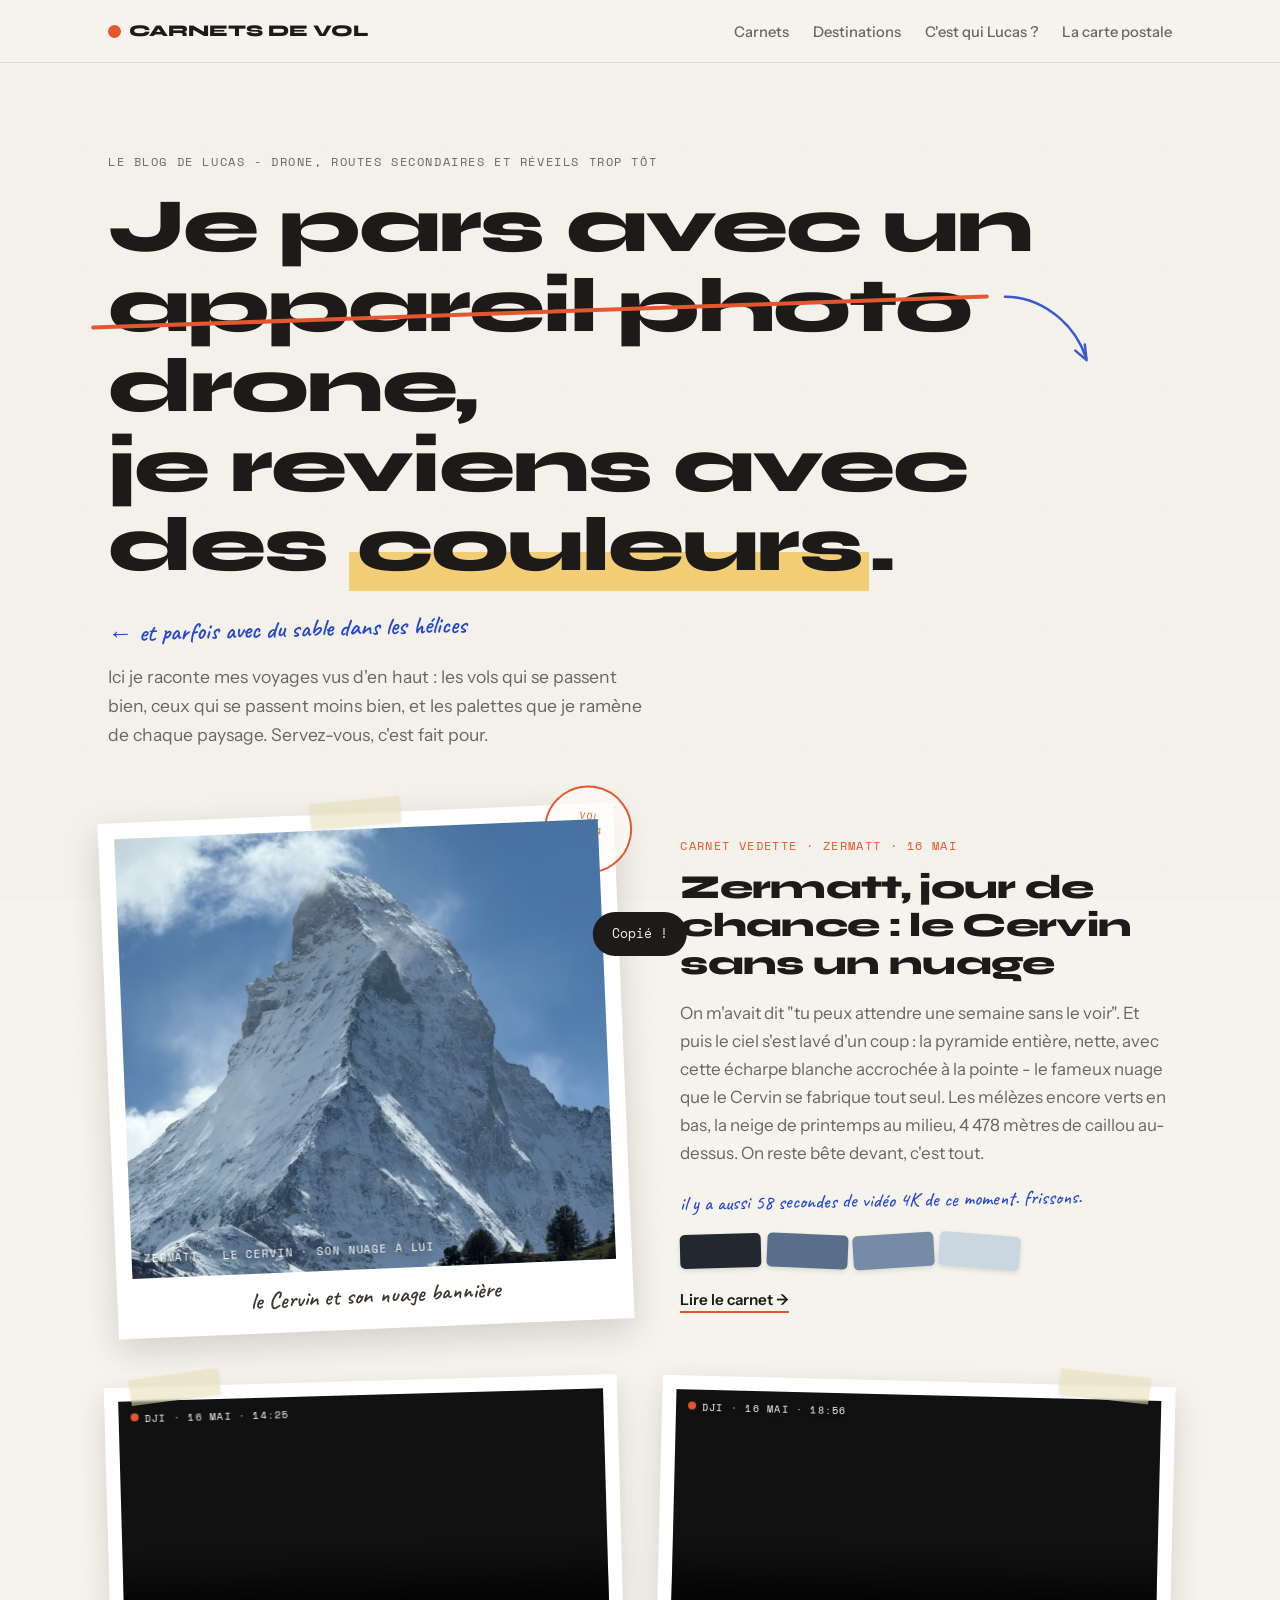
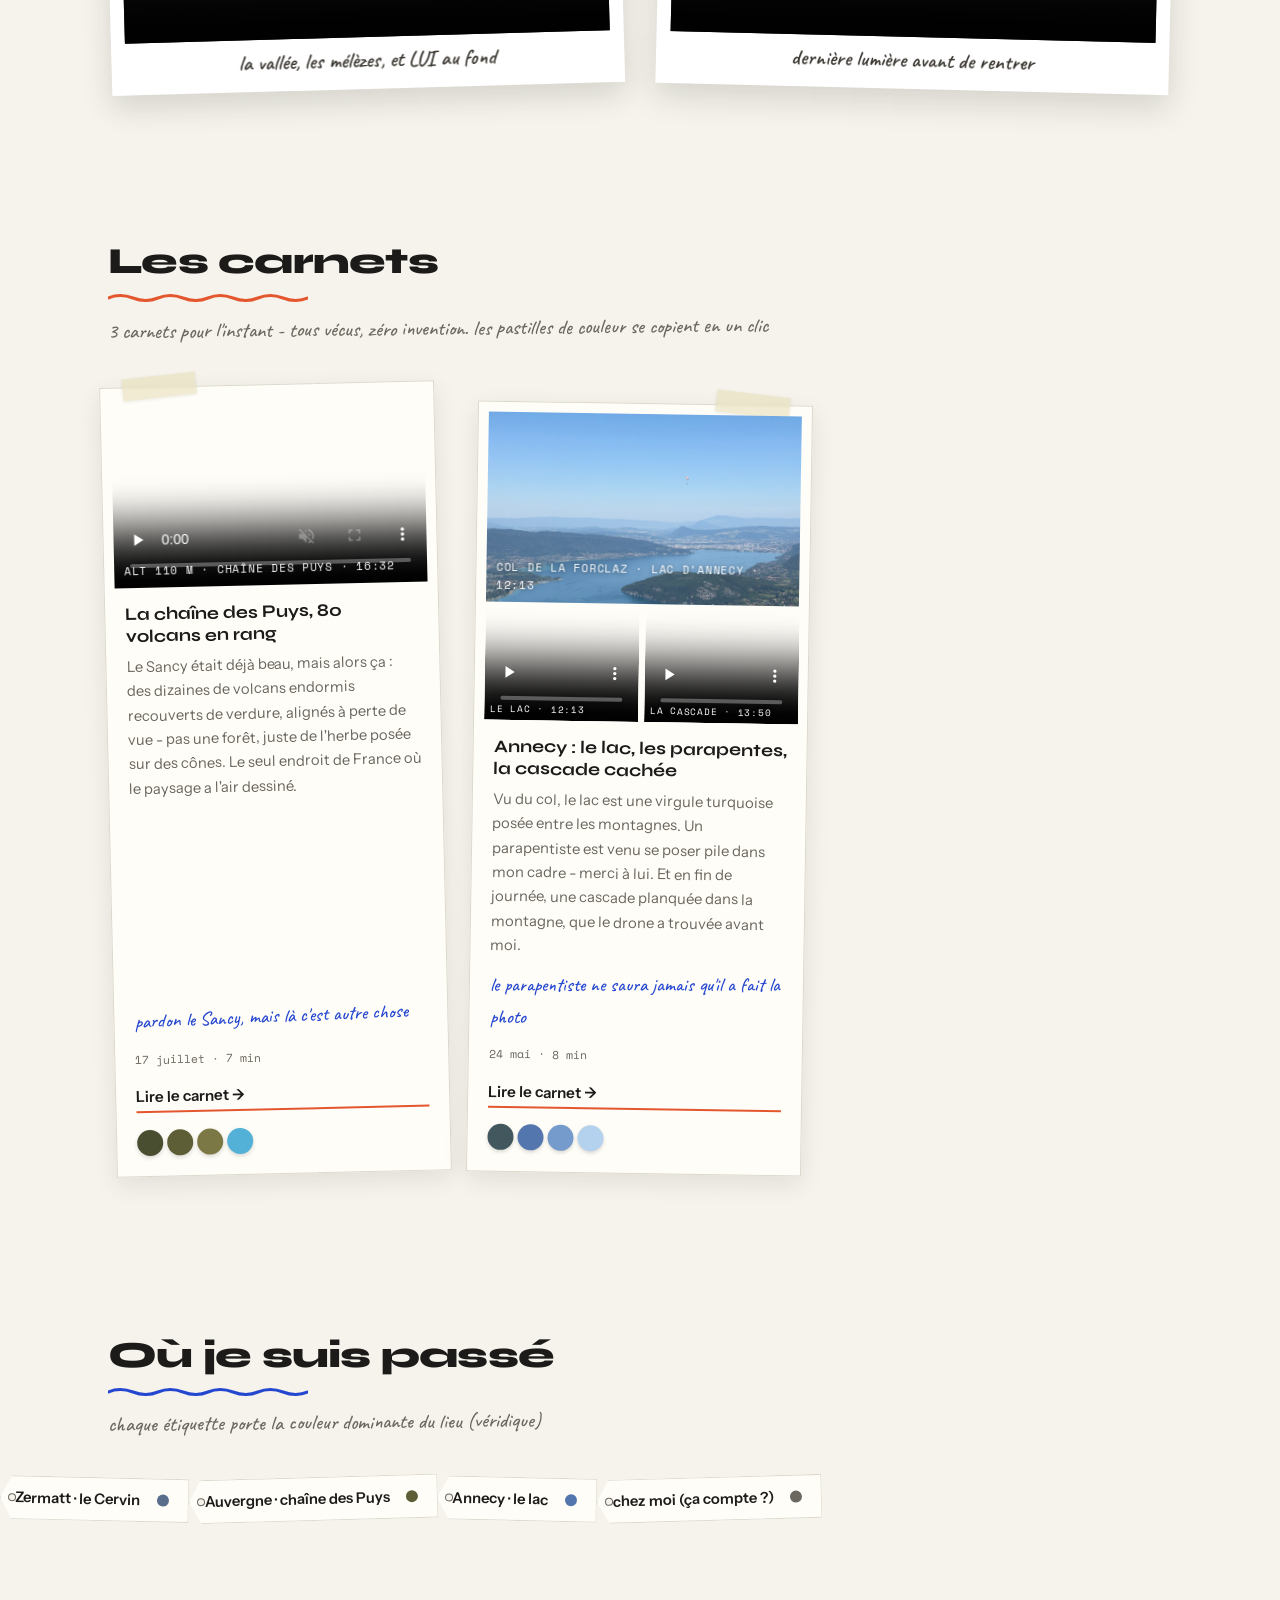
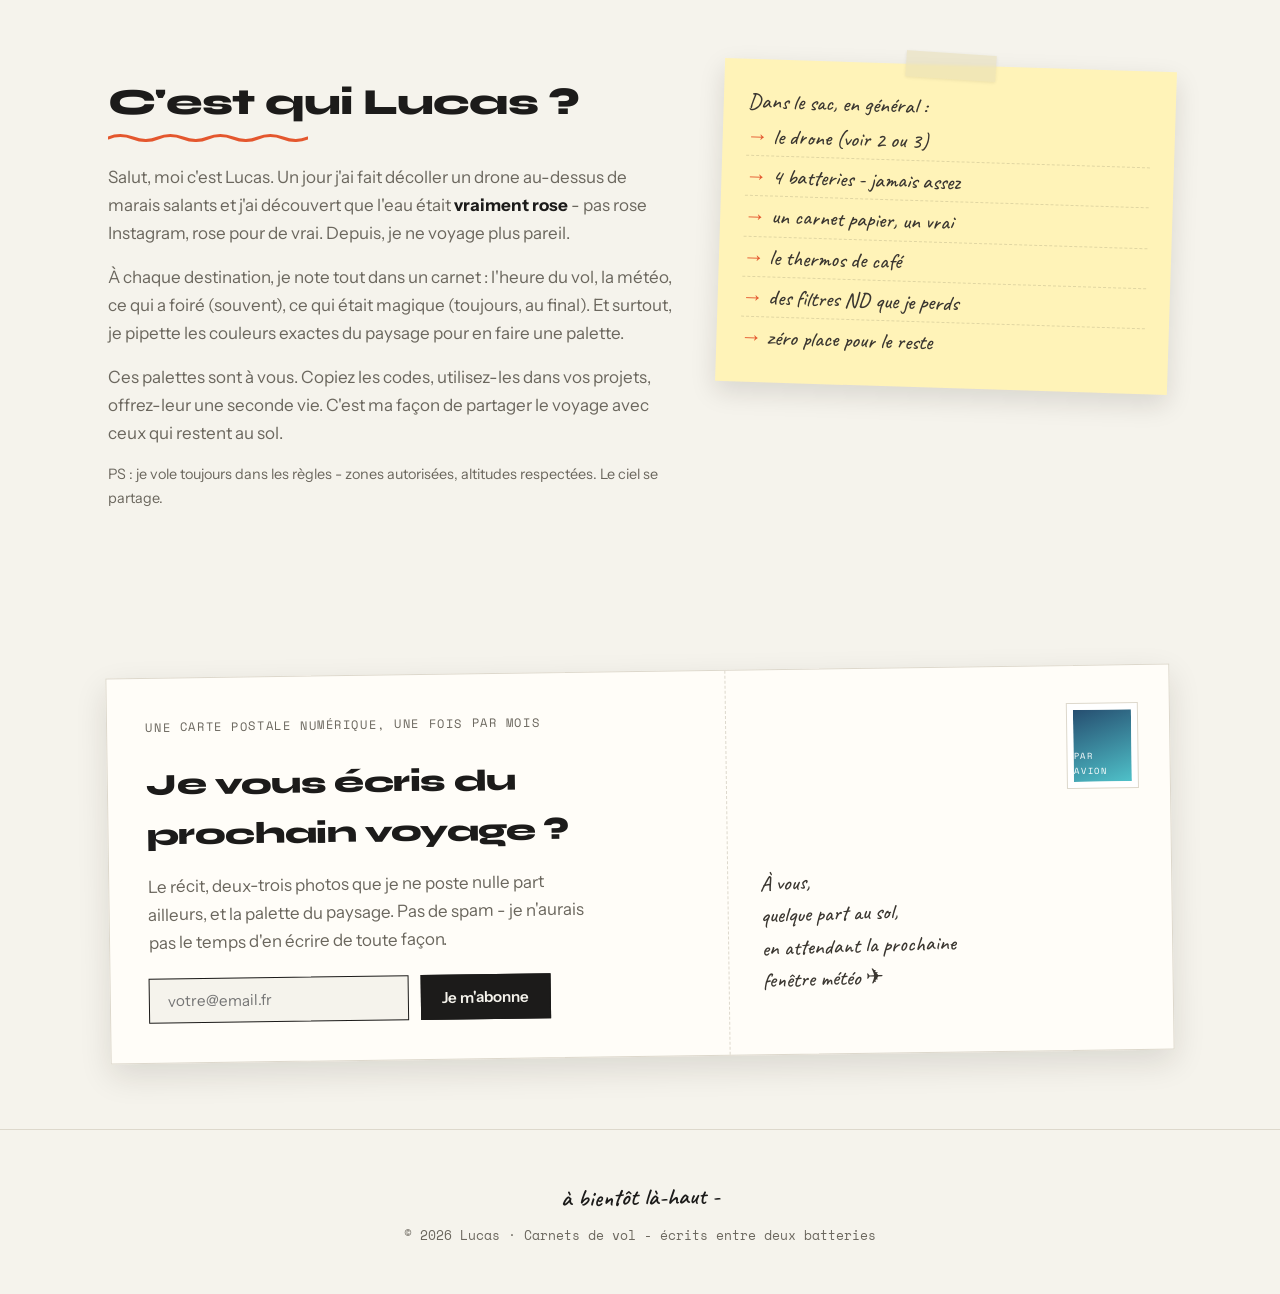
==== index.html @ 752a93aa "Modification des textes" ====
<!DOCTYPE html>
<html lang="fr">
<head>
<meta charset="UTF-8">
<meta name="viewport" content="width=device-width, initial-scale=1.0">
<title>Carnets de vol - Lucas</title>
<link rel="preconnect" href="https://fonts.googleapis.com">
<link rel="preconnect" href="https://fonts.gstatic.com" crossorigin>
<link href="https://fonts.googleapis.com/css2?family=Syne:wght@600;700;800&family=Instrument+Sans:wght@400;500;600&family=Space+Mono:wght@400;700&family=Caveat:wght@500;600&display=swap" rel="stylesheet">
<style>
  :root{
    --paper:#F5F3EC;
    --ink:#1C1B1A;
    --ink-soft:#6B675E;
    --line:#DDD8CC;
    --card:#FFFDF8;
    --accent:#E4572E;
    --blue:#2547D0;
    --maxw:1120px;
  }
  *{margin:0;padding:0;box-sizing:border-box}
  html{scroll-behavior:smooth}
  body{
    background:var(--paper);color:var(--ink);
    font-family:'Instrument Sans',system-ui,sans-serif;
    font-size:17px;line-height:1.65;-webkit-font-smoothing:antialiased;
    overflow-x:hidden;
  }
  /* grain papier */
  body::before{
    content:"";position:fixed;inset:0;pointer-events:none;z-index:1;opacity:.5;
    background-image:url("data:image/svg+xml,%3Csvg xmlns='http://www.w3.org/2000/svg' width='120' height='120'%3E%3Cfilter id='n'%3E%3CfeTurbulence type='fractalNoise' baseFrequency='0.9' numOctaves='2'/%3E%3CfeColorMatrix values='0 0 0 0 0 0 0 0 0 0 0 0 0 0 0 0 0 0 0.03 0'/%3E%3C/filter%3E%3Crect width='120' height='120' filter='url(%23n)'/%3E%3C/svg%3E");
  }
  ::selection{background:var(--ink);color:var(--paper)}
  a{color:inherit}
  .wrap{max-width:var(--maxw);margin:0 auto;padding:0 28px;position:relative;z-index:2}
  a:focus-visible,button:focus-visible{outline:2px solid var(--accent);outline-offset:3px;border-radius:4px}

  .hand{font-family:'Caveat',cursive;font-weight:600}
  .mono{font-family:'Space Mono',monospace}

  /* ---------- morceaux de scotch ---------- */
  .tape{
    position:absolute;width:90px;height:26px;
    background:rgba(230,220,180,.55);
    box-shadow:0 1px 3px rgba(0,0,0,.08);
    backdrop-filter:blur(1px);
  }

  /* ---------- Nav ---------- */
  nav{
    position:sticky;top:0;z-index:50;
    background:color-mix(in srgb, var(--paper) 90%, transparent);
    backdrop-filter:blur(10px);border-bottom:1px solid var(--line);
  }
  .nav-inner{display:flex;align-items:center;justify-content:space-between;height:62px}
  .logo{font-family:'Syne',sans-serif;font-weight:800;font-size:1.02rem;text-decoration:none;display:flex;align-items:center;gap:.5rem}
  .logo .dot{width:13px;height:13px;border-radius:50%;background:var(--accent)}
  .nav-links{display:flex;gap:1.5rem;list-style:none}
  .nav-links a{text-decoration:none;font-size:.92rem;font-weight:500;color:var(--ink-soft)}
  .nav-links a:hover{color:var(--ink)}
  @media(max-width:640px){.nav-links{display:none}}

  /* ---------- Hero ---------- */
  header{padding:5.5rem 0 4rem;position:relative}
  .eyebrow{font-family:'Space Mono',monospace;font-size:.76rem;letter-spacing:.13em;text-transform:uppercase;color:var(--ink-soft)}
  h1{
    font-family:'Syne',sans-serif;font-weight:800;
    font-size:clamp(2.5rem,6.8vw,4.8rem);line-height:1.04;letter-spacing:-.025em;
    margin:1rem 0 1.2rem;max-width:15ch;
  }
  h1 .strike{position:relative;white-space:nowrap}
  h1 .strike::after{
    content:"";position:absolute;left:-2%;right:-2%;top:54%;height:4px;
    background:var(--accent);transform:rotate(-2deg);border-radius:2px;
  }
  h1 .hl{
    background:linear-gradient(transparent 58%, rgba(242,193,78,.75) 58%);
    padding:0 .1em;
  }
  .hero-hand{
    font-family:'Caveat',cursive;font-weight:600;font-size:1.55rem;color:var(--blue);
    transform:rotate(-1.5deg);display:inline-block;margin-top:.2rem;
  }
  .lede{max-width:34rem;color:var(--ink-soft);font-size:1.1rem;margin-top:.8rem}
  .hero-arrow{
    position:absolute;right:8%;top:9rem;width:120px;opacity:.9;
    transform:rotate(12deg);
  }
  @media(max-width:900px){.hero-arrow{display:none}}

  /* ---------- Polaroid à la une ---------- */
  .featured-zone{margin-top:4rem;display:grid;grid-template-columns:1.05fr 1fr;gap:3.5rem;align-items:center}
  @media(max-width:880px){.featured-zone{grid-template-columns:1fr;gap:2.5rem}}
  .polaroid{
    background:#fff;padding:16px 16px 60px;
    box-shadow:0 12px 34px rgba(30,25,15,.16);
    transform:rotate(-2.4deg);position:relative;
    transition:transform .25s;
  }
  .polaroid:hover{transform:rotate(-1deg) scale(1.015)}
  .polaroid .ph{height:440px;background-size:cover;background-position:center;position:relative}
  .polaroid .ph .meta{
    position:absolute;left:12px;bottom:10px;
    font-family:'Space Mono',monospace;font-size:.68rem;letter-spacing:.08em;
    color:#fff;text-shadow:0 1px 6px rgba(0,0,0,.5);
  }
  .polaroid .caption{
    position:absolute;left:0;right:0;bottom:14px;text-align:center;
    font-family:'Caveat',cursive;font-weight:600;font-size:1.45rem;color:#3a3630;
    transform:rotate(-.5deg);
  }
  .polaroid .tape{top:-13px;left:50%;transform:translateX(-50%) rotate(-3deg)}
  .stamp{
    position:absolute;right:-18px;top:-18px;width:88px;height:88px;border-radius:50%;
    border:2.5px solid var(--accent);color:var(--accent);
    display:flex;align-items:center;justify-content:center;text-align:center;
    font-family:'Space Mono',monospace;font-size:.6rem;letter-spacing:.12em;text-transform:uppercase;
    transform:rotate(12deg);background:rgba(255,253,248,.7);
    line-height:1.4;
  }
  .featured-txt .kicker{font-family:'Space Mono',monospace;font-size:.72rem;letter-spacing:.12em;text-transform:uppercase;color:var(--accent)}
  .featured-txt h2{font-family:'Syne',sans-serif;font-weight:800;font-size:clamp(1.5rem,3vw,2.1rem);line-height:1.13;letter-spacing:-.02em;margin:.7rem 0 1rem}
  .featured-txt p{color:var(--ink-soft);margin-bottom:1rem}
  .margin-note{
    font-family:'Caveat',cursive;font-weight:500;font-size:1.25rem;color:var(--blue);
    transform:rotate(-1deg);display:block;margin:.4rem 0 1rem;
  }
  .readmore{text-decoration:none;font-weight:600;font-size:.95rem;border-bottom:2px solid var(--accent);padding-bottom:2px}
  .pal-row{display:flex;height:34px;margin:1.1rem 0;max-width:340px;gap:5px}
  .pal-row button{
    flex:1;border:none;cursor:pointer;border-radius:5px;
    transform:rotate(var(--r,0deg));transition:transform .2s;
    box-shadow:0 2px 5px rgba(0,0,0,.12);
  }
  .pal-row button:hover{transform:rotate(0deg) scale(1.12)}


  /* ---------- extraits de vol (vidéos) ---------- */
  .filmstrip{margin-top:3.2rem;display:grid;grid-template-columns:1fr 1fr;gap:2.4rem}
  @media(max-width:760px){.filmstrip{grid-template-columns:1fr}}
  .filmcard{
    background:#fff;padding:14px 14px 52px;position:relative;
    box-shadow:0 12px 30px rgba(30,25,15,.15);
    transform:rotate(var(--fr,1.4deg));transition:transform .25s;
  }
  .filmcard:hover{transform:rotate(0deg) scale(1.012)}
  .filmcard:first-child{--fr:-1.6deg}
  .filmcard video{display:block;width:100%;height:auto;background:#111}
  .filmcard .tape{top:-12px;right:26px;transform:rotate(5deg)}
  .filmcard:first-child .tape{right:auto;left:26px;transform:rotate(-6deg)}
  .filmcard .caption{
    position:absolute;left:0;right:0;bottom:12px;text-align:center;
    font-family:'Caveat',cursive;font-weight:600;font-size:1.35rem;color:#3a3630;
  }
  .filmcard .rec{
    position:absolute;top:24px;left:26px;
    font-family:'Space Mono',monospace;font-size:.64rem;letter-spacing:.12em;
    color:#fff;text-shadow:0 1px 4px rgba(0,0,0,.6);
  }
  .filmcard .rec::before{
    content:"";display:inline-block;width:8px;height:8px;border-radius:50%;
    background:#E4572E;margin-right:6px;vertical-align:1px;
  }

  /* ---------- Sections ---------- */
  section{padding:4.5rem 0;position:relative}
  .sec-title{
    font-family:'Syne',sans-serif;font-weight:800;
    font-size:clamp(1.7rem,3.4vw,2.3rem);letter-spacing:-.02em;
    margin:.4rem 0 .3rem;display:inline-block;position:relative;
  }
  .sec-title .squiggle{position:absolute;left:0;right:0;bottom:-10px;height:10px}
  .sec-note{font-family:'Caveat',cursive;font-weight:500;font-size:1.3rem;color:var(--ink-soft);margin:.9rem 0 2.4rem;transform:rotate(-.6deg);display:inline-block}

  /* ---------- Carnets : grille irrégulière ---------- */
  .posts{display:grid;grid-template-columns:repeat(auto-fill,minmax(300px,1fr));gap:2.2rem 1.8rem}
  .post{
    background:var(--card);border:1px solid var(--line);
    overflow:visible;display:flex;flex-direction:column;position:relative;
    box-shadow:0 8px 24px rgba(30,25,15,.09);
    transform:rotate(var(--tilt,0deg));
    transition:transform .22s, box-shadow .22s;
  }
  .post:hover{transform:rotate(0deg) translateY(-5px);box-shadow:0 16px 38px rgba(30,25,15,.14);z-index:5}
  .post:nth-child(3n+1){--tilt:-1.3deg}
  .post:nth-child(3n+2){--tilt:.9deg;margin-top:1.2rem}
  .post:nth-child(3n){--tilt:-.6deg;margin-top:.5rem}
  @media(max-width:700px){.post{margin-top:0!important}}
  .post .tape{top:-12px;left:22px;transform:rotate(-5deg);width:74px;height:22px}
  .post:nth-child(even) .tape{left:auto;right:22px;transform:rotate(6deg)}
  .post .shot{height:190px;position:relative;background-size:cover;background-position:center;margin:10px 10px 0}
  .post .shot .meta{
    position:absolute;left:10px;bottom:8px;
    font-family:'Space Mono',monospace;font-size:.66rem;letter-spacing:.07em;
    color:#fff;text-shadow:0 1px 5px rgba(0,0,0,.5);
  }
  .post .duo{display:flex;gap:6px;margin:6px 10px 0}
  .post .duo .cell{flex:1;position:relative}
  .post .duo video{width:100%;height:112px;object-fit:cover;display:block}
  .post .duo .cap{
    position:absolute;left:6px;bottom:4px;
    font-family:'Space Mono',monospace;font-size:.58rem;letter-spacing:.08em;
    color:#fff;text-shadow:0 1px 4px rgba(0,0,0,.6);
  }
  .post .body{padding:1rem 1.25rem 1.3rem;display:flex;flex-direction:column;gap:.45rem;flex:1}
  .post h3{font-family:'Syne',sans-serif;font-size:1.1rem;font-weight:700;line-height:1.25}
  .post .excerpt{font-size:.92rem;color:var(--ink-soft);flex:1}
  .post .hand-note{
    font-family:'Caveat',cursive;font-weight:500;font-size:1.2rem;color:var(--blue);
    transform:rotate(-1deg);margin-top:.2rem;
  }
  .post .postmeta{font-family:'Space Mono',monospace;font-size:.72rem;color:var(--ink-soft);margin-top:.4rem}
  .post .mini-pal{display:flex;gap:4px;margin-top:.6rem}
  .post .mini-pal button{
    width:26px;height:26px;border:none;border-radius:50%;cursor:pointer;
    box-shadow:0 2px 4px rgba(0,0,0,.15);transition:transform .15s;
  }
  .post .mini-pal button:hover{transform:scale(1.25)}

  /* ---------- Destinations : étiquettes bagage ---------- */
  .destinations{display:flex;flex-wrap:wrap;gap:1rem}
  .dest{
    display:inline-flex;align-items:center;gap:.55rem;
    background:var(--card);border:1px solid var(--line);
    padding:.55rem 1.15rem .55rem .9rem;text-decoration:none;font-weight:600;font-size:.92rem;
    transform:rotate(var(--dr,0deg));
    box-shadow:0 3px 10px rgba(30,25,15,.08);
    transition:transform .15s;position:relative;
    clip-path:polygon(12px 0, 100% 0, 100% 100%, 12px 100%, 0 50%);
  }
  .dest::before{
    content:"";width:6px;height:6px;border-radius:50%;
    background:var(--paper);border:1.5px solid var(--ink-soft);
    position:absolute;left:7px;top:50%;transform:translateY(-50%);
  }
  .dest:hover{transform:rotate(0deg) translateY(-3px)}
  .dest:nth-child(odd){--dr:-1.6deg}
  .dest:nth-child(even){--dr:1.3deg}
  .dest .sw{width:12px;height:12px;border-radius:50%;flex:none;margin-left:.5rem}

  /* ---------- À propos ---------- */
  .about{display:grid;grid-template-columns:1.25fr 1fr;gap:3rem;align-items:start}
  @media(max-width:800px){.about{grid-template-columns:1fr}}
  .about p{color:var(--ink-soft);margin-bottom:1rem;max-width:36rem}
  .about p strong{color:var(--ink)}
  .sticky-note{
    background:#FFF3B8;padding:1.6rem 1.5rem;position:relative;
    transform:rotate(1.8deg);
    box-shadow:0 10px 26px rgba(30,25,15,.13);
    font-family:'Caveat',cursive;font-weight:500;font-size:1.35rem;line-height:1.45;color:#3a3630;
  }
  .sticky-note .tape{top:-12px;left:50%;transform:translateX(-50%) rotate(2deg)}
  .sticky-note ul{list-style:none}
  .sticky-note li{padding:.25rem 0;border-bottom:1px dashed rgba(0,0,0,.12)}
  .sticky-note li:last-child{border:none}
  .sticky-note li::before{content:"→ ";color:var(--accent)}

  /* ---------- Newsletter : carte postale ---------- */
  .postcard{
    background:var(--card);border:1px solid var(--line);
    box-shadow:0 12px 32px rgba(30,25,15,.12);
    transform:rotate(-.8deg);position:relative;
    display:grid;grid-template-columns:1.4fr 1fr;
  }
  @media(max-width:760px){.postcard{grid-template-columns:1fr}}
  .postcard .left{padding:2.4rem;border-right:1.5px dashed var(--line)}
  @media(max-width:760px){.postcard .left{border-right:none;border-bottom:1.5px dashed var(--line)}}
  .postcard h2{font-family:'Syne',sans-serif;font-weight:800;font-size:clamp(1.4rem,2.8vw,1.9rem);letter-spacing:-.02em;margin:.4rem 0 .8rem}
  .postcard p{color:var(--ink-soft);margin-bottom:1.4rem;max-width:28rem}
  .newsrow{display:flex;gap:.7rem;flex-wrap:wrap}
  .newsrow input{
    font-family:inherit;font-size:.95rem;padding:.75rem 1.1rem;
    border:1.5px solid var(--ink);background:var(--paper);
    min-width:min(260px,70vw);color:var(--ink);
  }
  .btn{
    display:inline-flex;align-items:center;font-weight:600;font-size:.95rem;
    padding:.75rem 1.3rem;border:1.5px solid var(--ink);
    background:var(--ink);color:var(--paper);cursor:pointer;font-family:inherit;
    transition:transform .15s;
  }
  .btn:hover{transform:translateY(-2px)}
  .postcard .right{
    padding:2.4rem 2rem;display:flex;flex-direction:column;justify-content:space-between;gap:1rem;
  }
  .faux-stamp{
    align-self:flex-end;width:70px;height:84px;
    background:linear-gradient(160deg,#264E70,#4FC1C9);
    border:6px solid #fff;outline:1px solid var(--line);
    display:flex;align-items:flex-end;justify-content:center;padding-bottom:4px;
    font-family:'Space Mono',monospace;font-size:.55rem;color:#fff;letter-spacing:.1em;
  }
  .postcard .addr{font-family:'Caveat',cursive;font-weight:500;font-size:1.35rem;color:#3a3630;line-height:1.5;transform:rotate(-1deg)}

  footer{border-top:1px solid var(--line);padding:3rem 0;text-align:center;position:relative;z-index:2}
  .foot-small{font-size:.8rem;color:var(--ink-soft);font-family:'Space Mono',monospace}
  .foot-hand{font-family:'Caveat',cursive;font-weight:600;font-size:1.5rem;margin-bottom:.5rem;transform:rotate(-1deg);display:inline-block}

  #toast{
    position:fixed;bottom:24px;left:50%;transform:translateX(-50%) translateY(80px);
    background:var(--ink);color:var(--paper);padding:.7rem 1.2rem;border-radius:999px;
    font-family:'Space Mono',monospace;font-size:.82rem;transition:transform .3s;z-index:99;
  }
  #toast.show{transform:translateX(-50%) translateY(0)}

  @media(prefers-reduced-motion:reduce){
    *{transition:none!important;animation:none!important}
    html{scroll-behavior:auto}
  }
</style>
</head>
<body>

<nav>
  <div class="wrap nav-inner">
    <a class="logo" href="#top"><span class="dot"></span>CARNETS DE VOL</a>
    <ul class="nav-links">
      <li><a href="#carnets">Carnets</a></li>
      <li><a href="#destinations">Destinations</a></li>
      <li><a href="#apropos">C'est qui Lucas ?</a></li>
      <li><a href="#newsletter">La carte postale</a></li>
    </ul>
  </div>
</nav>

<header id="top">
  <div class="wrap">
    <p class="eyebrow">Le blog de Lucas - drone, routes secondaires et réveils trop tôt</p>
    <h1>Je pars avec un <span class="strike">appareil photo</span> drone,<br>je reviens avec des <span class="hl">couleurs</span>.</h1>
    <span class="hero-hand">← et parfois avec du sable dans les hélices</span>
    <p class="lede">Ici je raconte mes voyages vus d'en haut : les vols qui se passent bien, ceux qui se passent moins bien, et les palettes que je ramène de chaque paysage. Servez-vous, c'est fait pour.</p>

    <svg class="hero-arrow" viewBox="0 0 120 80" fill="none" aria-hidden="true">
      <path d="M8 12 C 40 5, 80 20, 100 55" stroke="#2547D0" stroke-width="2.5" stroke-linecap="round" fill="none"/>
      <path d="M88 50 L 101 57 L 96 42" stroke="#2547D0" stroke-width="2.5" stroke-linecap="round" stroke-linejoin="round" fill="none"/>
    </svg>

    <div class="featured-zone">
      <!-- Photo à la une : remplacez le dégradé par background-image:url('votre-photo.jpg') -->
      <div class="polaroid">
        <span class="tape"></span>
        <span class="stamp">VOL<br>Nº14<br>·CH·</span>
        <div class="ph"><img src="media/cervin.jpeg" alt="Le Cervin" style="position:absolute;inset:0;width:100%;height:100%;object-fit:cover;object-position:center 22%">
          <span class="meta">ZERMATT · LE CERVIN · SON NUAGE À LUI</span>
        </div>
        <span class="caption">le Cervin et son nuage bannière</span>
      </div>
      <div class="featured-txt">
        <span class="kicker">Carnet vedette · Zermatt · 16 mai</span>
        <h2>Zermatt, jour de chance : le Cervin sans un nuage</h2>
        <p>On m'avait dit "tu peux attendre une semaine sans le voir". Et puis le ciel s'est lavé d'un coup : la pyramide entière, nette, avec cette écharpe blanche accrochée à la pointe - le fameux nuage que le Cervin se fabrique tout seul. Les mélèzes encore verts en bas, la neige de printemps au milieu, 4 478 mètres de caillou au-dessus. On reste bête devant, c'est tout.</p>
        <span class="margin-note">il y a aussi 58 secondes de vidéo 4K de ce moment. frissons.</span>
        <div class="pal-row" data-palette="#212830,#586E8B,#768BA5,#CAD7E0"></div>
        <a class="readmore" href="zermatt.html">Lire le carnet →</a>
      </div>
    </div>

    <div class="filmstrip">
      <div class="filmcard">
        <span class="tape"></span>
        <span class="rec">DJI · 16 MAI · 14:25</span>
        <video controls muted loop playsinline preload="none" poster="media/posters/zermatt-vallee-1425.jpg" src="media/zermatt-vallee-1425.mp4"></video>
        <span class="caption">la vallée, les mélèzes, et LUI au fond</span>
      </div>
      <div class="filmcard">
        <span class="tape"></span>
        <span class="rec">DJI · 16 MAI · 18:56</span>
        <video controls muted loop playsinline preload="none" poster="media/posters/zermatt-soir-1856.jpg" src="media/zermatt-soir-1856.mp4"></video>
        <span class="caption">dernière lumière avant de rentrer</span>
      </div>
    </div>
  </div>
</header>

<section id="carnets">
  <div class="wrap">
    <h2 class="sec-title">Les carnets
      <svg class="squiggle" viewBox="0 0 200 10" preserveAspectRatio="none" aria-hidden="true">
        <path d="M0 6 Q 12 1, 25 6 T 50 6 T 75 6 T 100 6 T 125 6 T 150 6 T 175 6 T 200 6" stroke="#E4572E" stroke-width="3" fill="none" stroke-linecap="round"/>
      </svg>
    </h2>
    <br><span class="sec-note">3 carnets pour l'instant - tous vécus, zéro invention. les pastilles de couleur se copient en un clic</span>
    <div class="posts" id="posts"></div>
  </div>
</section>

<section id="destinations">
  <div class="wrap">
    <h2 class="sec-title">Où je suis passé
      <svg class="squiggle" viewBox="0 0 200 10" preserveAspectRatio="none" aria-hidden="true">
        <path d="M0 6 Q 12 1, 25 6 T 50 6 T 75 6 T 100 6 T 125 6 T 150 6 T 175 6 T 200 6" stroke="#2547D0" stroke-width="3" fill="none" stroke-linecap="round"/>
      </svg>
    </h2>
    <br><span class="sec-note">chaque étiquette porte la couleur dominante du lieu (véridique)</span>
    <div class="destinations" id="destinations"></div>
  </div>
</section>

<section id="apropos">
  <div class="wrap about">
    <div>
      <h2 class="sec-title">C'est qui Lucas ?
        <svg class="squiggle" viewBox="0 0 200 10" preserveAspectRatio="none" aria-hidden="true">
          <path d="M0 6 Q 12 1, 25 6 T 50 6 T 75 6 T 100 6 T 125 6 T 150 6 T 175 6 T 200 6" stroke="#E4572E" stroke-width="3" fill="none" stroke-linecap="round"/>
        </svg>
      </h2>
      <p style="margin-top:1.6rem">Salut, moi c'est Lucas. Un jour j'ai fait décoller un drone au-dessus de marais salants et j'ai découvert que l'eau était <strong>vraiment rose</strong> - pas rose Instagram, rose pour de vrai. Depuis, je ne voyage plus pareil.</p>
      <p>À chaque destination, je note tout dans un carnet : l'heure du vol, la météo, ce qui a foiré (souvent), ce qui était magique (toujours, au final). Et surtout, je pipette les couleurs exactes du paysage pour en faire une palette.</p>
      <p>Ces palettes sont à vous. Copiez les codes, utilisez-les dans vos projets, offrez-leur une seconde vie. C'est ma façon de partager le voyage avec ceux qui restent au sol.</p>
      <p style="font-size:.9rem">PS : je vole toujours dans les règles - zones autorisées, altitudes respectées. Le ciel se partage.</p>
    </div>
    <div class="sticky-note">
      <span class="tape"></span>
      Dans le sac, en général :
      <ul>
        <li>le drone (voir 2 ou 3)</li>
        <li>4 batteries - jamais assez</li>
        <li>un carnet papier, un vrai</li>
        <li>le thermos de café</li>
        <li>des filtres ND que je perds</li>
        <li>zéro place pour le reste</li>
      </ul>
    </div>
  </div>
</section>

<section id="newsletter">
  <div class="wrap">
    <div class="postcard">
      <div class="left">
        <p class="eyebrow">Une carte postale numérique, une fois par mois</p>
        <h2>Je vous écris du prochain voyage ?</h2>
        <p>Le récit, deux-trois photos que je ne poste nulle part ailleurs, et la palette du paysage. Pas de spam - je n'aurais pas le temps d'en écrire de toute façon.</p>
        <div class="newsrow">
          <input type="email" placeholder="votre@email.fr" aria-label="Votre adresse email">
          <button class="btn" onclick="subscribe()">Je m'abonne</button>
        </div>
      </div>
      <div class="right">
        <div class="faux-stamp">PAR AVION</div>
        <p class="addr">À vous,<br>quelque part au sol,<br>en attendant la prochaine<br>fenêtre météo ✈</p>
      </div>
    </div>
  </div>
</section>

<footer>
  <div class="wrap">
    <span class="foot-hand">à bientôt là-haut -</span>
    <p class="foot-small">© 2026 Lucas · Carnets de vol - écrits entre deux batteries</p>
  </div>
</footer>

<div id="toast" role="status">Copié !</div>

<script>
/* ---------- Utilitaires ---------- */
const toast=document.getElementById('toast');
let toastTimer;
function notify(msg){
  toast.textContent=msg;
  toast.classList.add('show');
  clearTimeout(toastTimer);
  toastTimer=setTimeout(()=>toast.classList.remove('show'),1600);
}
function copyHex(hex){
  const done=()=>notify(hex+" copié ! (bon vol)");
  if(navigator.clipboard){navigator.clipboard.writeText(hex).then(done).catch(done);}else{done();}
}
function subscribe(){
  const input=document.querySelector('.newsrow input');
  if(input.value.includes('@')){notify("Reçu 5/5 - à bientôt ✈");input.value='';}
  else{notify("Hmm, cet email a l'air bizarre");}
}

/* Palette de l'article à la une, pastilles légèrement de travers */
document.querySelectorAll('.pal-row').forEach(row=>{
  row.dataset.palette.split(',').forEach((c,i)=>{
    const b=document.createElement('button');
    b.style.background=c;
    b.style.setProperty('--r',((i%2?1:-1)*(1.5+i))+'deg');
    b.setAttribute('aria-label','Copier '+c);
    b.title=c;
    b.addEventListener('click',()=>copyHex(c));
    row.appendChild(b);
  });
});

/* ----------------------------------------------------------------------
   CARNETS - remplacez `img:null` par img:"photos/xxx.jpg" pour vos photos
---------------------------------------------------------------------- */
const posts=[
  {
    title:"La chaîne des Puys, 80 volcans en rang",
    excerpt:"Le Sancy était déjà beau, mais alors ça : des dizaines de volcans endormis recouverts de verdure, alignés à perte de vue - pas une forêt, juste de l'herbe posée sur des cônes. Le seul endroit de France où le paysage a l'air dessiné.",
    note:"pardon le Sancy, mais là c'est autre chose",
    date:"17 juillet", read:"7 min",
    url:"puys.html",
    meta:"ALT 110 M · CHAÎNE DES PUYS · 16:32",
    video:"media/chaine-des-puys.mp4",
    poster:"media/posters/chaine-des-puys.jpg",
    img:null,
    fallback:"linear-gradient(160deg,#4A4E31 0%,#5D5E36 40%,#7B7846 70%,#53B0D6 100%)",
    palette:["#4A4E31","#5D5E36","#7B7846","#53B0D6"]
  },
  {
    title:"Annecy : le lac, les parapentes, la cascade cachée",
    excerpt:"Vu du col, le lac est une virgule turquoise posée entre les montagnes. Un parapentiste est venu se poser pile dans mon cadre - merci à lui. Et en fin de journée, une cascade planquée dans la montagne, que le drone a trouvée avant moi.",
    note:"le parapentiste ne saura jamais qu'il a fait la photo",
    date:"24 mai", read:"8 min",
    url:"annecy.html",
    meta:"COL DE LA FORCLAZ · LAC D'ANNECY · 12:13",
    img:"media/annecy-forclaz.jpeg",
    clips:[
      {src:"media/annecy-lac-1213.mp4",poster:"media/posters/annecy-lac-1213.jpg",cap:"LE LAC · 12:13"},
      {src:"media/annecy-cascade-1350.mp4",poster:"media/posters/annecy-cascade-1350.jpg",cap:"LA CASCADE · 13:50"}
    ],
    fallback:null,
    palette:["#43575E","#5276AD","#759ACC","#B4D1ED"]
  }
];

const grid=document.getElementById('posts');
posts.forEach(p=>{
  const card=document.createElement('article');
  card.className='post';

  const tape=document.createElement('span');
  tape.className='tape';
  card.appendChild(tape);

  const shot=document.createElement('div');
  shot.className='shot';
  if(p.video){
    const vid=document.createElement('video');
    vid.src=p.video;
    vid.controls=true;vid.muted=true;vid.loop=true;vid.playsInline=true;
    vid.preload='none';if(p.poster)vid.poster=p.poster;
    vid.style.cssText='width:100%;height:100%;object-fit:cover;display:block';
    shot.appendChild(vid);
  }else if(p.img){
    const im=document.createElement('img');
    im.src=p.img;im.alt=p.title;
    im.style.cssText='width:100%;height:100%;object-fit:cover;display:block';
    shot.appendChild(im);
  }else{
    shot.style.background=p.fallback;
    shot.style.backgroundSize='cover';
    shot.style.backgroundPosition='center';
  }
  const meta=document.createElement('span');
  meta.className='meta';
  meta.textContent=p.meta;
  shot.appendChild(meta);

  const body=document.createElement('div');
  body.className='body';
  body.innerHTML='<h3><a href="'+(p.url||'#')+'" style="text-decoration:none">'+p.title+'</a></h3>'
    +'<p class="excerpt">'+p.excerpt+'</p>'
    +'<span class="hand-note">'+p.note+'</span>'
    +'<p class="postmeta">'+p.date+' · '+p.read+'</p>'
    +(p.url?'<a class="readmore" href="'+p.url+'" style="margin-top:.5rem">Lire le carnet →</a>':'');

  const pal=document.createElement('div');
  pal.className='mini-pal';
  p.palette.forEach(c=>{
    const b=document.createElement('button');
    b.style.background=c;
    b.setAttribute('aria-label','Copier '+c);
    b.title=c;
    b.addEventListener('click',()=>copyHex(c));
    pal.appendChild(b);
  });
  body.appendChild(pal);

  card.appendChild(shot);
  if(p.clips){
    const duo=document.createElement('div');
    duo.className='duo';
    p.clips.forEach(cl=>{
      const cell=document.createElement('div');
      cell.className='cell';
      const vid=document.createElement('video');
      vid.src=cl.src;vid.controls=true;vid.muted=true;vid.loop=true;vid.playsInline=true;
      vid.preload='none';if(cl.poster)vid.poster=cl.poster;
      cell.appendChild(vid);
      const cap=document.createElement('span');
      cap.className='cap';cap.textContent=cl.cap;
      cell.appendChild(cap);
      duo.appendChild(cell);
    });
    card.appendChild(duo);
  }
  card.appendChild(body);
  grid.appendChild(card);
});

/* ---------- Destinations : étiquettes bagage ---------- */
const destinations=[
  ["Zermatt · le Cervin","#586E8B"],["Auvergne · chaîne des Puys","#5D5E36"],
  ["Annecy · le lac","#5276AD"],["chez moi (ça compte ?)","#6B675E"]
];
const destBox=document.getElementById('destinations');
destinations.forEach(([name,color])=>{
  const a=document.createElement('a');
  a.className='dest';a.href='#carnets';
  a.innerHTML=name+'<span class="sw" style="background:'+color+'"></span>';
  destBox.appendChild(a);
});
</script>
</body>
</html>
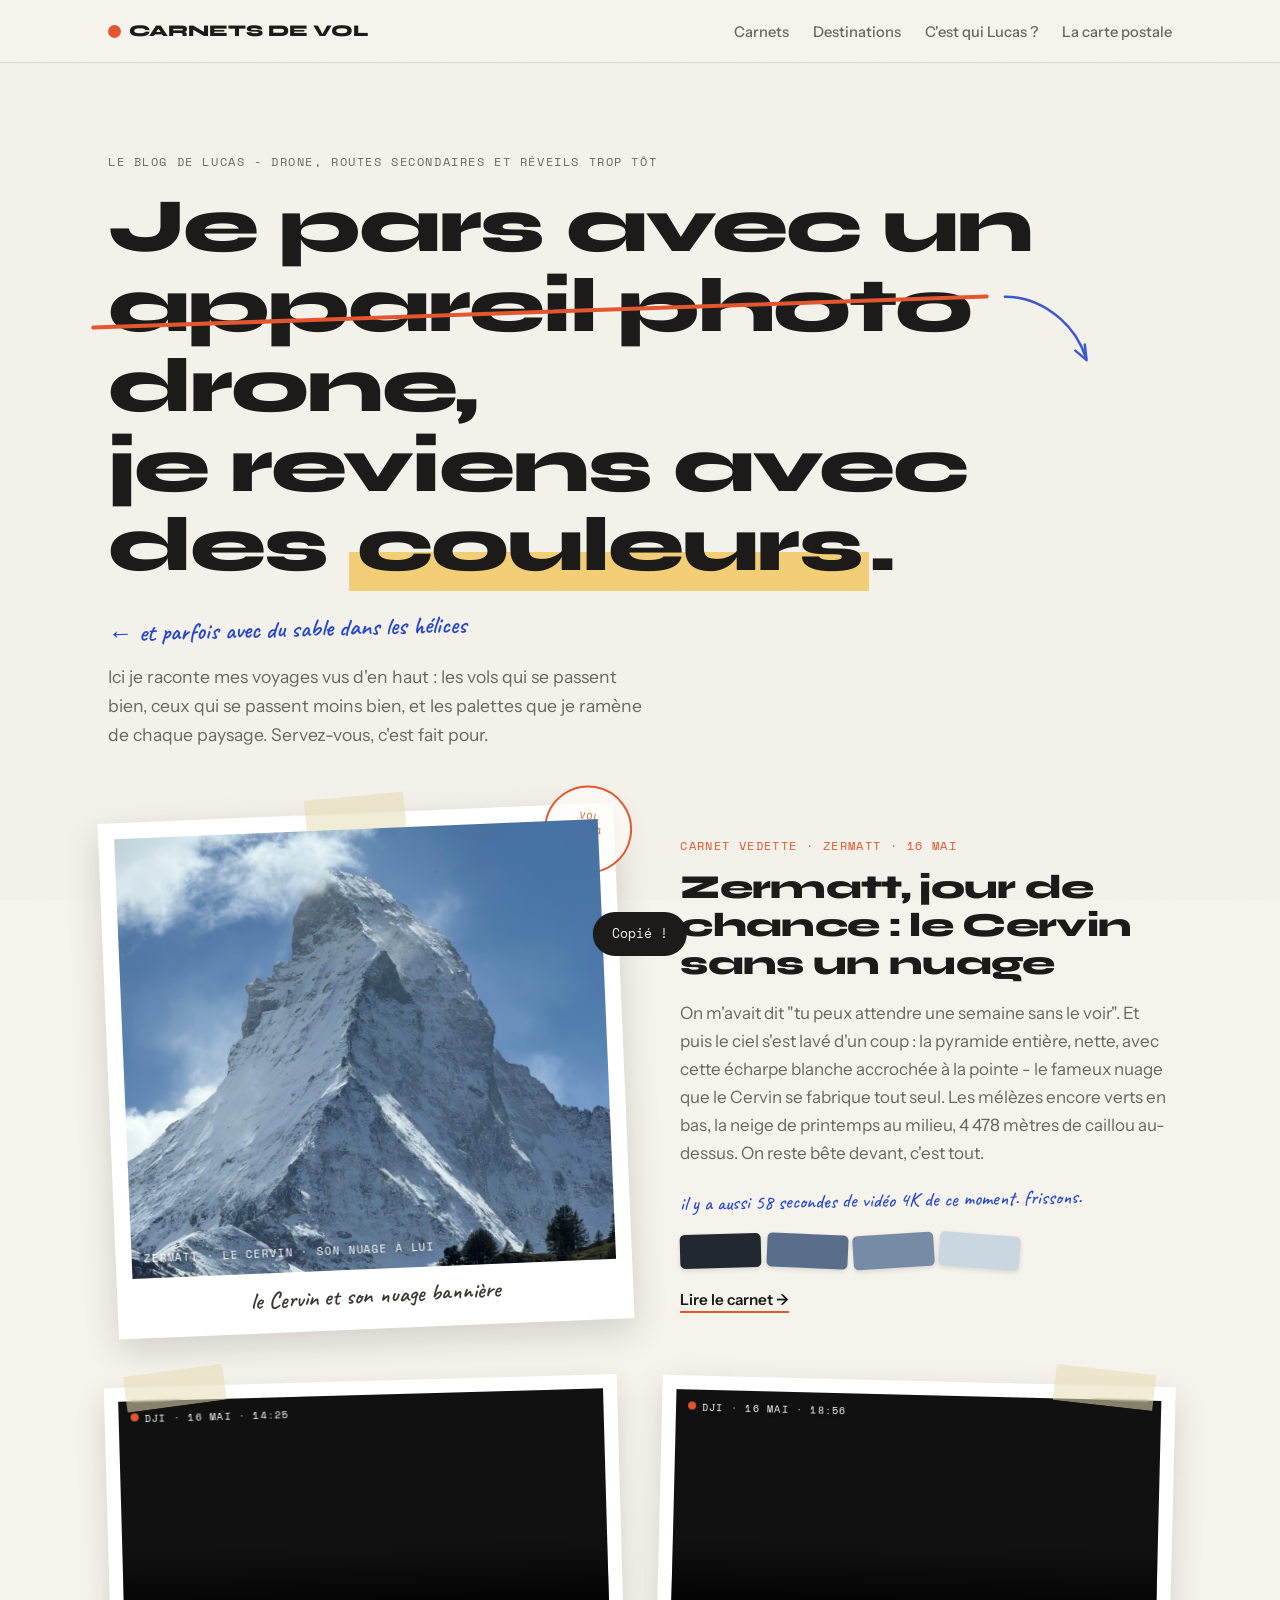
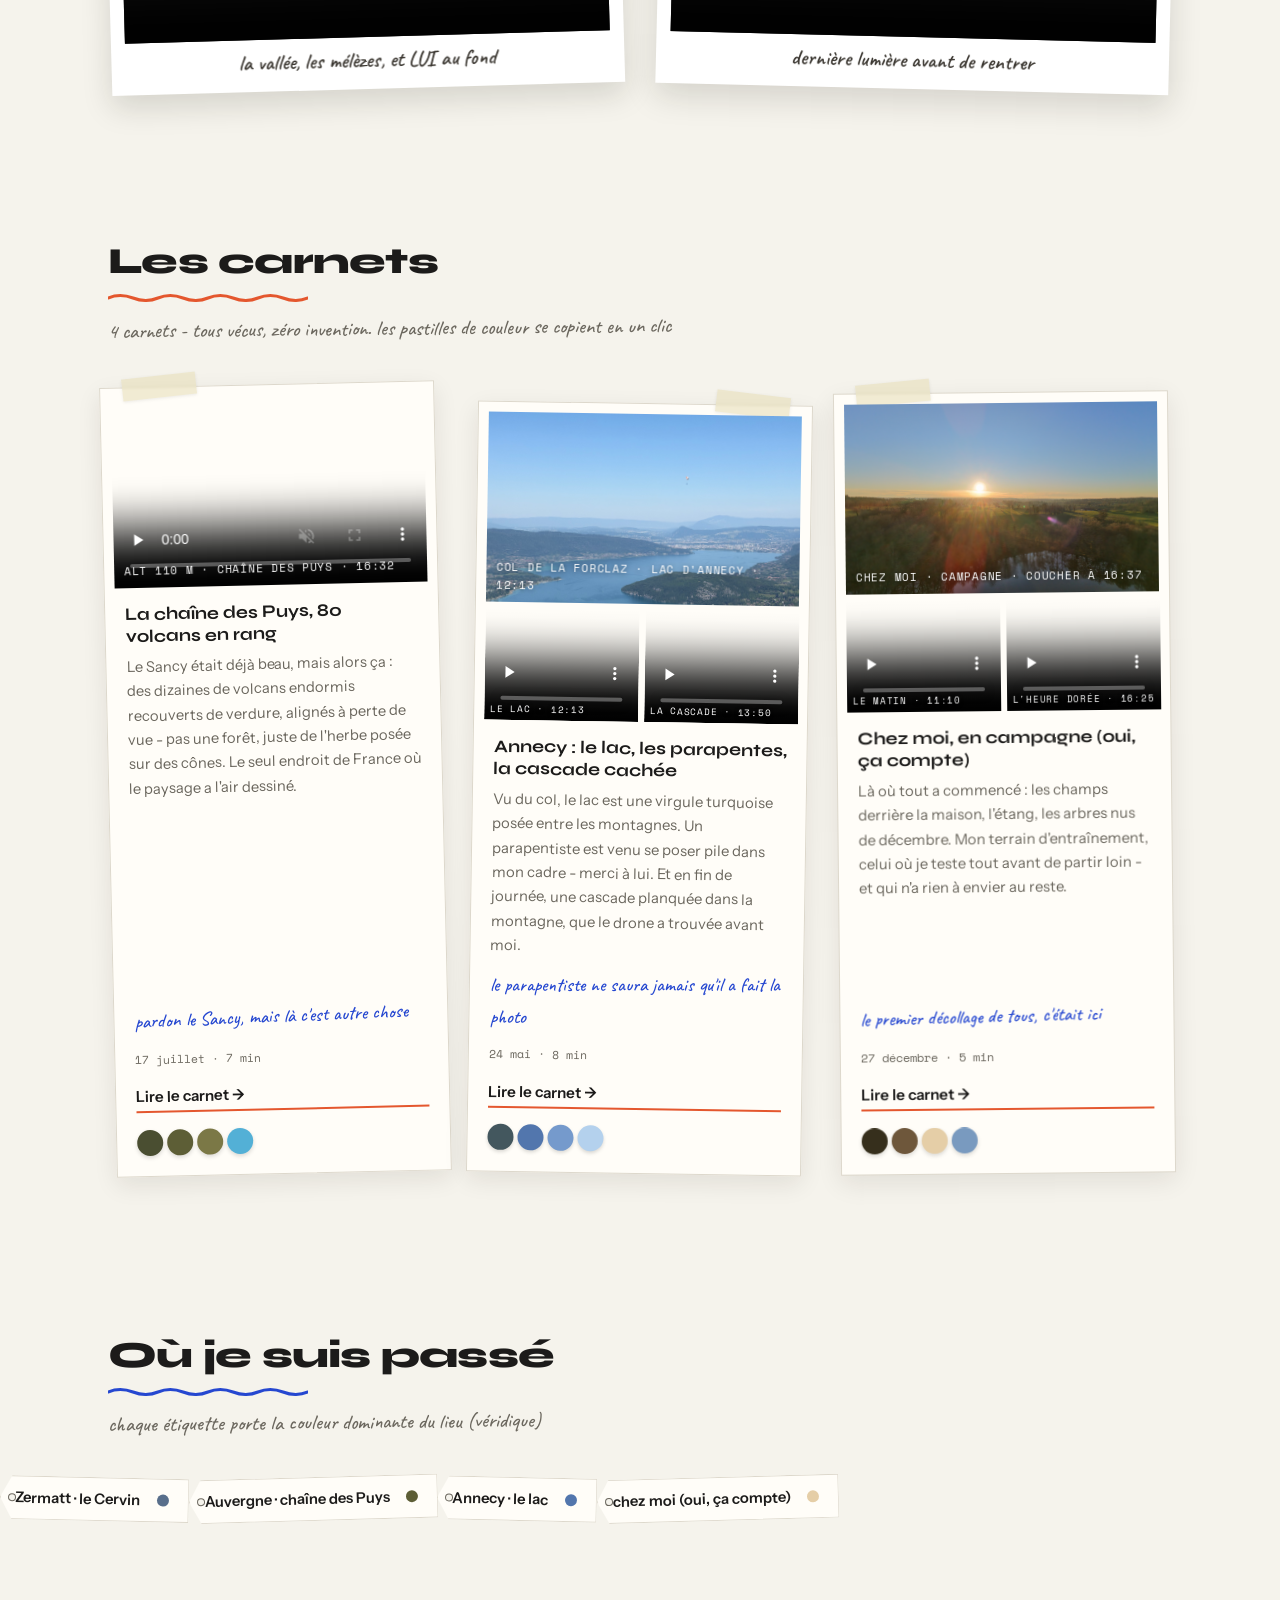
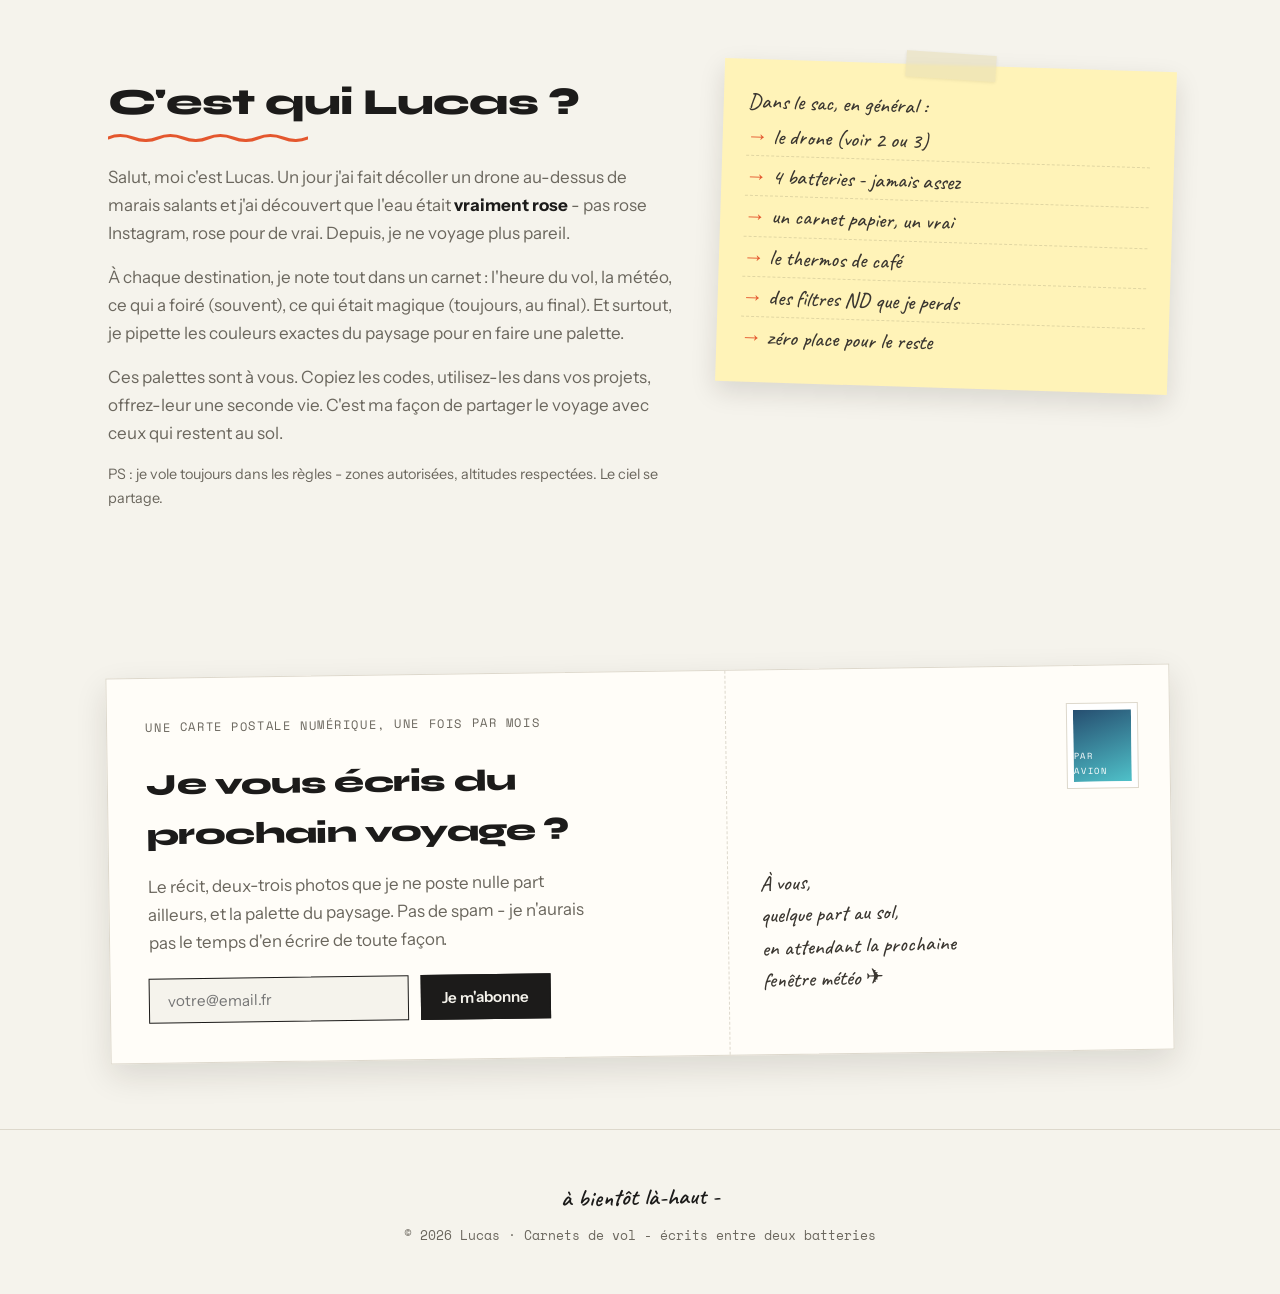
==== commit 95b56d55: "Ajout de chez moi" ====
--- a/index.html
+++ b/index.html
@@ -380,7 +380,7 @@
         <path d="M0 6 Q 12 1, 25 6 T 50 6 T 75 6 T 100 6 T 125 6 T 150 6 T 175 6 T 200 6" stroke="#E4572E" stroke-width="3" fill="none" stroke-linecap="round"/>
       </svg>
     </h2>
-    <br><span class="sec-note">3 carnets pour l'instant - tous vécus, zéro invention. les pastilles de couleur se copient en un clic</span>
+    <br><span class="sec-note">4 carnets - tous vécus, zéro invention. les pastilles de couleur se copient en un clic</span>
     <div class="posts" id="posts"></div>
   </div>
 </section>
@@ -518,6 +518,21 @@
     ],
     fallback:null,
     palette:["#43575E","#5276AD","#759ACC","#B4D1ED"]
+  },
+  {
+    title:"Chez moi, en campagne (oui, ça compte)",
+    excerpt:"Là où tout a commencé : les champs derrière la maison, l'étang, les arbres nus de décembre. Mon terrain d'entraînement, celui où je teste tout avant de partir loin - et qui n'a rien à envier au reste.",
+    note:"le premier décollage de tous, c'était ici",
+    date:"27 décembre", read:"5 min",
+    url:"chez-moi.html",
+    meta:"CHEZ MOI · CAMPAGNE · COUCHER À 16:37",
+    img:"media/chez-moi.jpeg",
+    clips:[
+      {src:"media/chez-moi-matin-1110.mp4",poster:"media/posters/chez-moi-matin-1110.jpg",cap:"LE MATIN · 11:10"},
+      {src:"media/chez-moi-soir-1625.mp4",poster:"media/posters/chez-moi-soir-1625.jpg",cap:"L'HEURE DORÉE · 16:25"}
+    ],
+    fallback:null,
+    palette:["#362F1C","#6E573B","#E5CEA7","#799ABF"]
   }
 ];
 
@@ -599,7 +614,7 @@
 /* ---------- Destinations : étiquettes bagage ---------- */
 const destinations=[
   ["Zermatt · le Cervin","#586E8B"],["Auvergne · chaîne des Puys","#5D5E36"],
-  ["Annecy · le lac","#5276AD"],["chez moi (ça compte ?)","#6B675E"]
+  ["Annecy · le lac","#5276AD"],["chez moi (oui, ça compte)","#E5CEA7"]
 ];
 const destBox=document.getElementById('destinations');
 destinations.forEach(([name,color])=>{
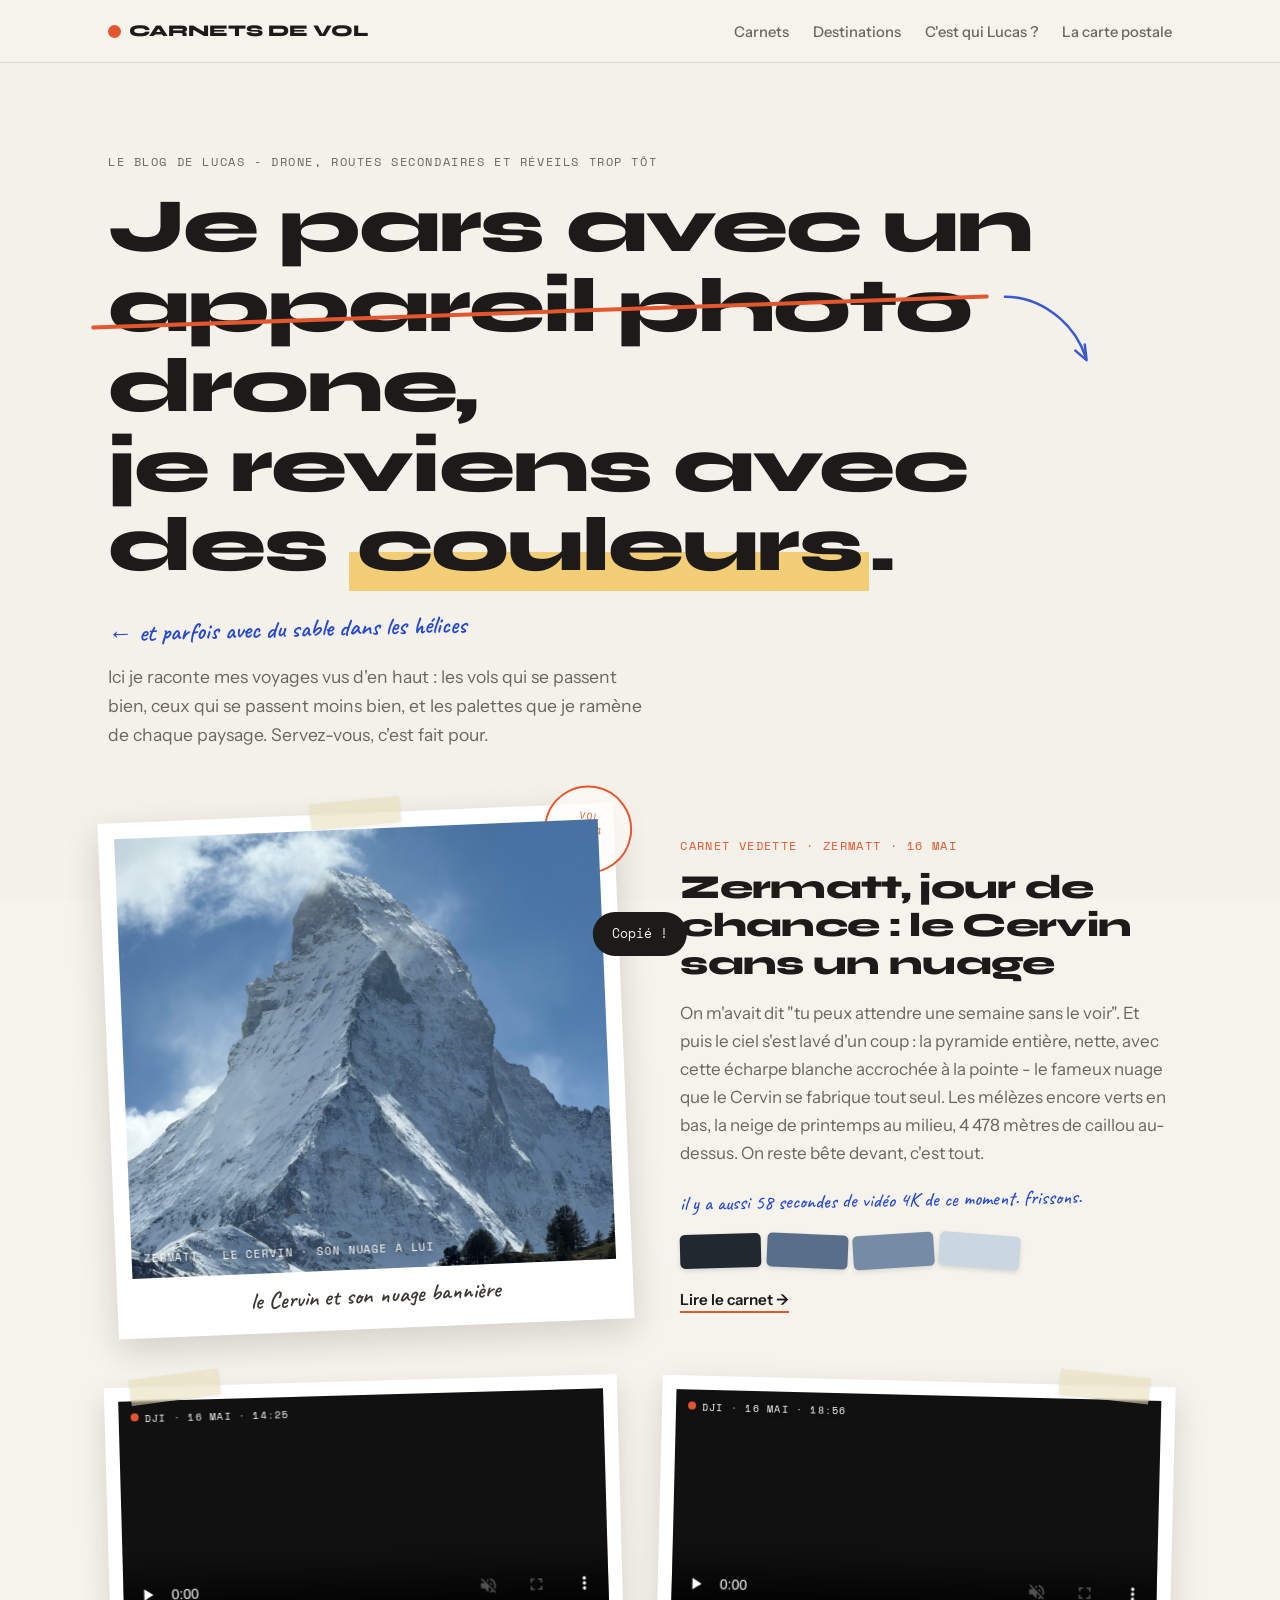
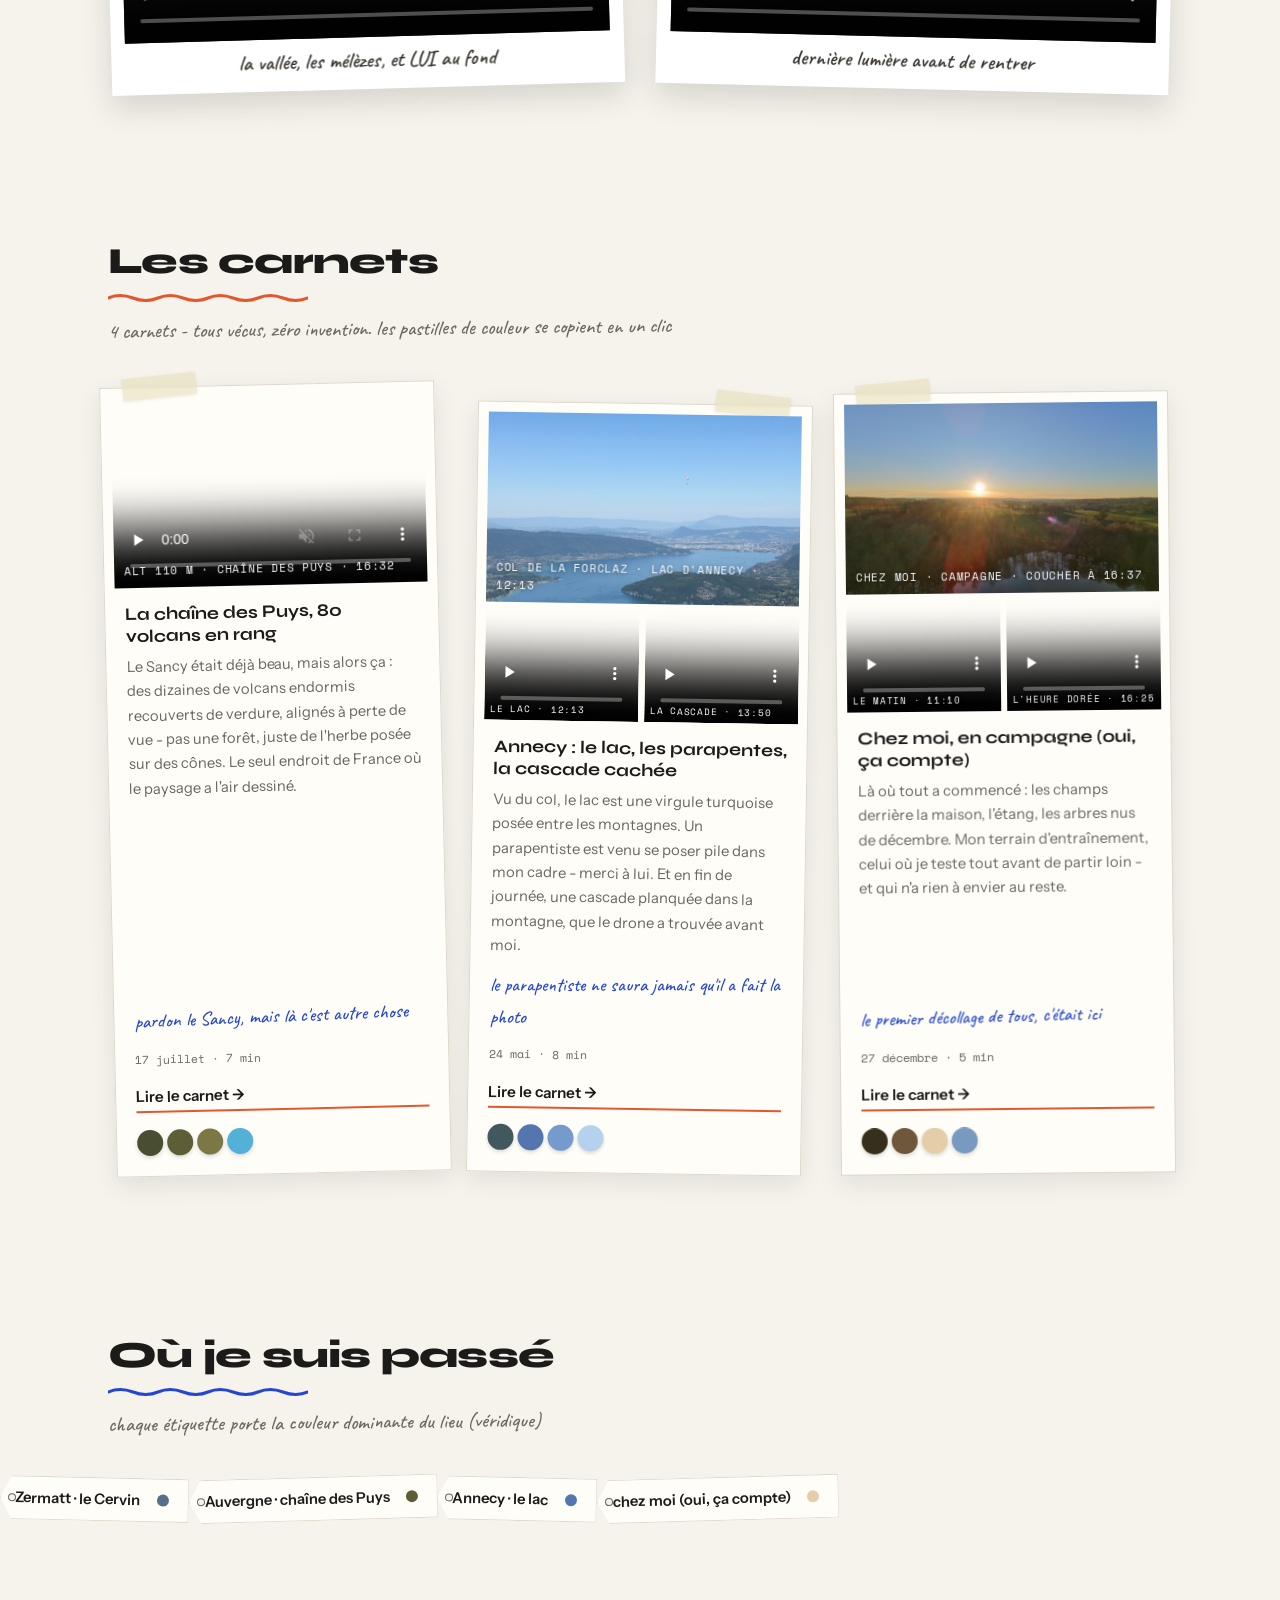
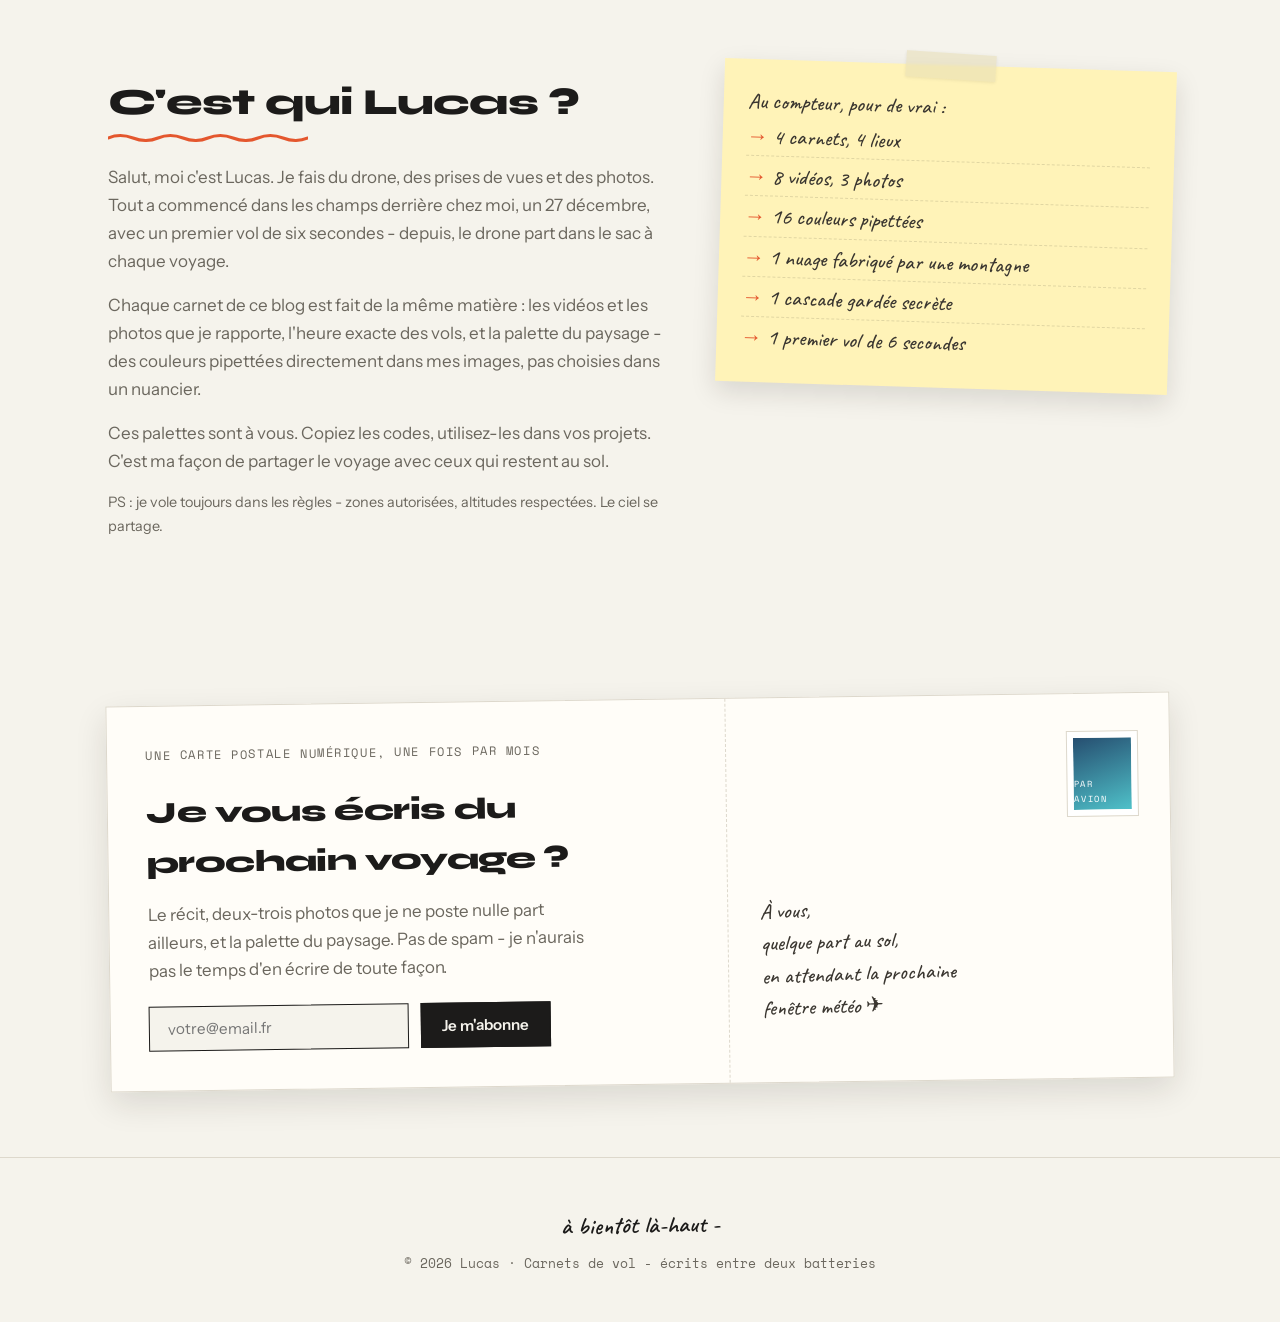
==== commit b1c161d6: "Ajout de choses dans la partie chaine des puys" ====
--- a/index.html
+++ b/index.html
@@ -405,21 +405,21 @@
           <path d="M0 6 Q 12 1, 25 6 T 50 6 T 75 6 T 100 6 T 125 6 T 150 6 T 175 6 T 200 6" stroke="#E4572E" stroke-width="3" fill="none" stroke-linecap="round"/>
         </svg>
       </h2>
-      <p style="margin-top:1.6rem">Salut, moi c'est Lucas. Un jour j'ai fait décoller un drone au-dessus de marais salants et j'ai découvert que l'eau était <strong>vraiment rose</strong> - pas rose Instagram, rose pour de vrai. Depuis, je ne voyage plus pareil.</p>
-      <p>À chaque destination, je note tout dans un carnet : l'heure du vol, la météo, ce qui a foiré (souvent), ce qui était magique (toujours, au final). Et surtout, je pipette les couleurs exactes du paysage pour en faire une palette.</p>
-      <p>Ces palettes sont à vous. Copiez les codes, utilisez-les dans vos projets, offrez-leur une seconde vie. C'est ma façon de partager le voyage avec ceux qui restent au sol.</p>
+      <p style="margin-top:1.6rem">Salut, moi c'est Lucas. Je fais du drone, des prises de vues et des photos. Tout a commencé dans les champs derrière chez moi, un 27 décembre, avec un premier vol de six secondes - depuis, le drone part dans le sac à chaque voyage.</p>
+      <p>Chaque carnet de ce blog est fait de la même matière : les vidéos et les photos que je rapporte, l'heure exacte des vols, et la palette du paysage - des couleurs pipettées directement dans mes images, pas choisies dans un nuancier.</p>
+      <p>Ces palettes sont à vous. Copiez les codes, utilisez-les dans vos projets. C'est ma façon de partager le voyage avec ceux qui restent au sol.</p>
       <p style="font-size:.9rem">PS : je vole toujours dans les règles - zones autorisées, altitudes respectées. Le ciel se partage.</p>
     </div>
     <div class="sticky-note">
       <span class="tape"></span>
-      Dans le sac, en général :
+      Au compteur, pour de vrai :
       <ul>
-        <li>le drone (voir 2 ou 3)</li>
-        <li>4 batteries - jamais assez</li>
-        <li>un carnet papier, un vrai</li>
-        <li>le thermos de café</li>
-        <li>des filtres ND que je perds</li>
-        <li>zéro place pour le reste</li>
+        <li>4 carnets, 4 lieux</li>
+        <li>8 vidéos, 3 photos</li>
+        <li>16 couleurs pipettées</li>
+        <li>1 nuage fabriqué par une montagne</li>
+        <li>1 cascade gardée secrète</li>
+        <li>1 premier vol de 6 secondes</li>
       </ul>
     </div>
   </div>
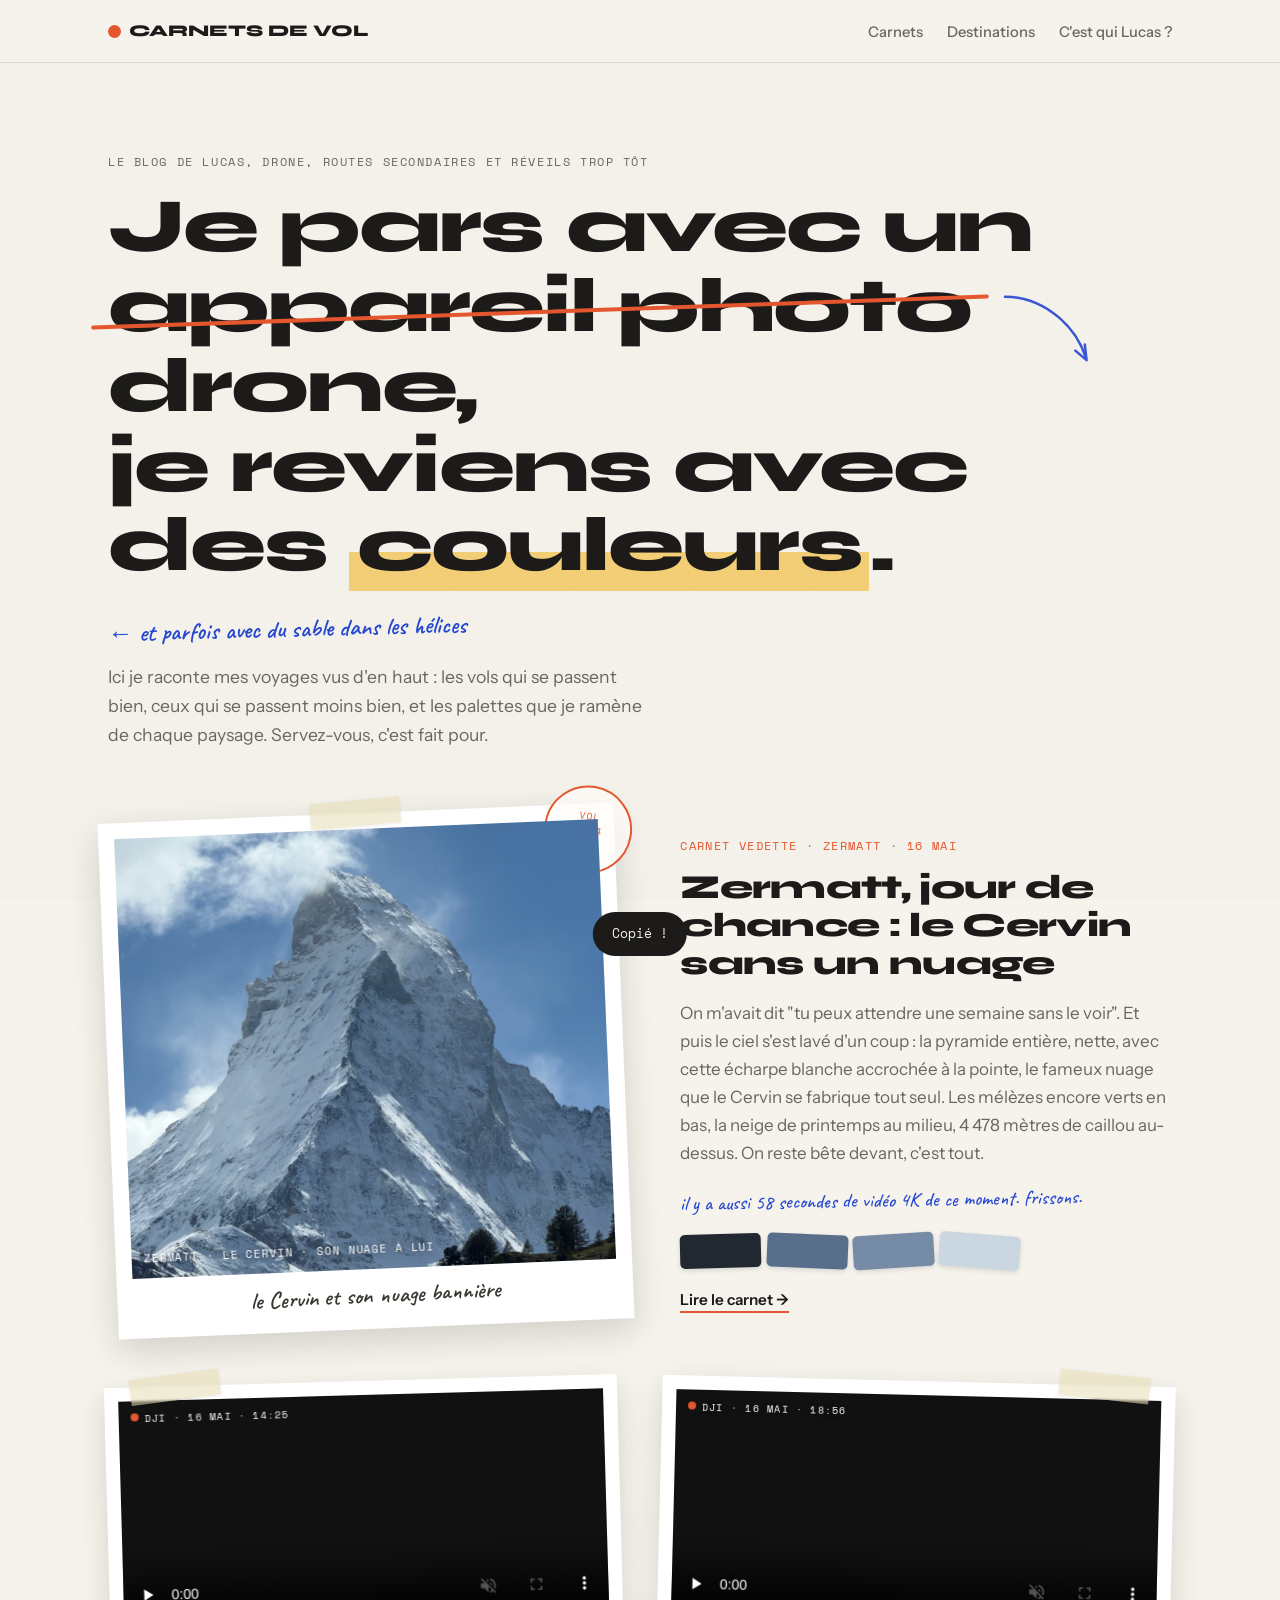
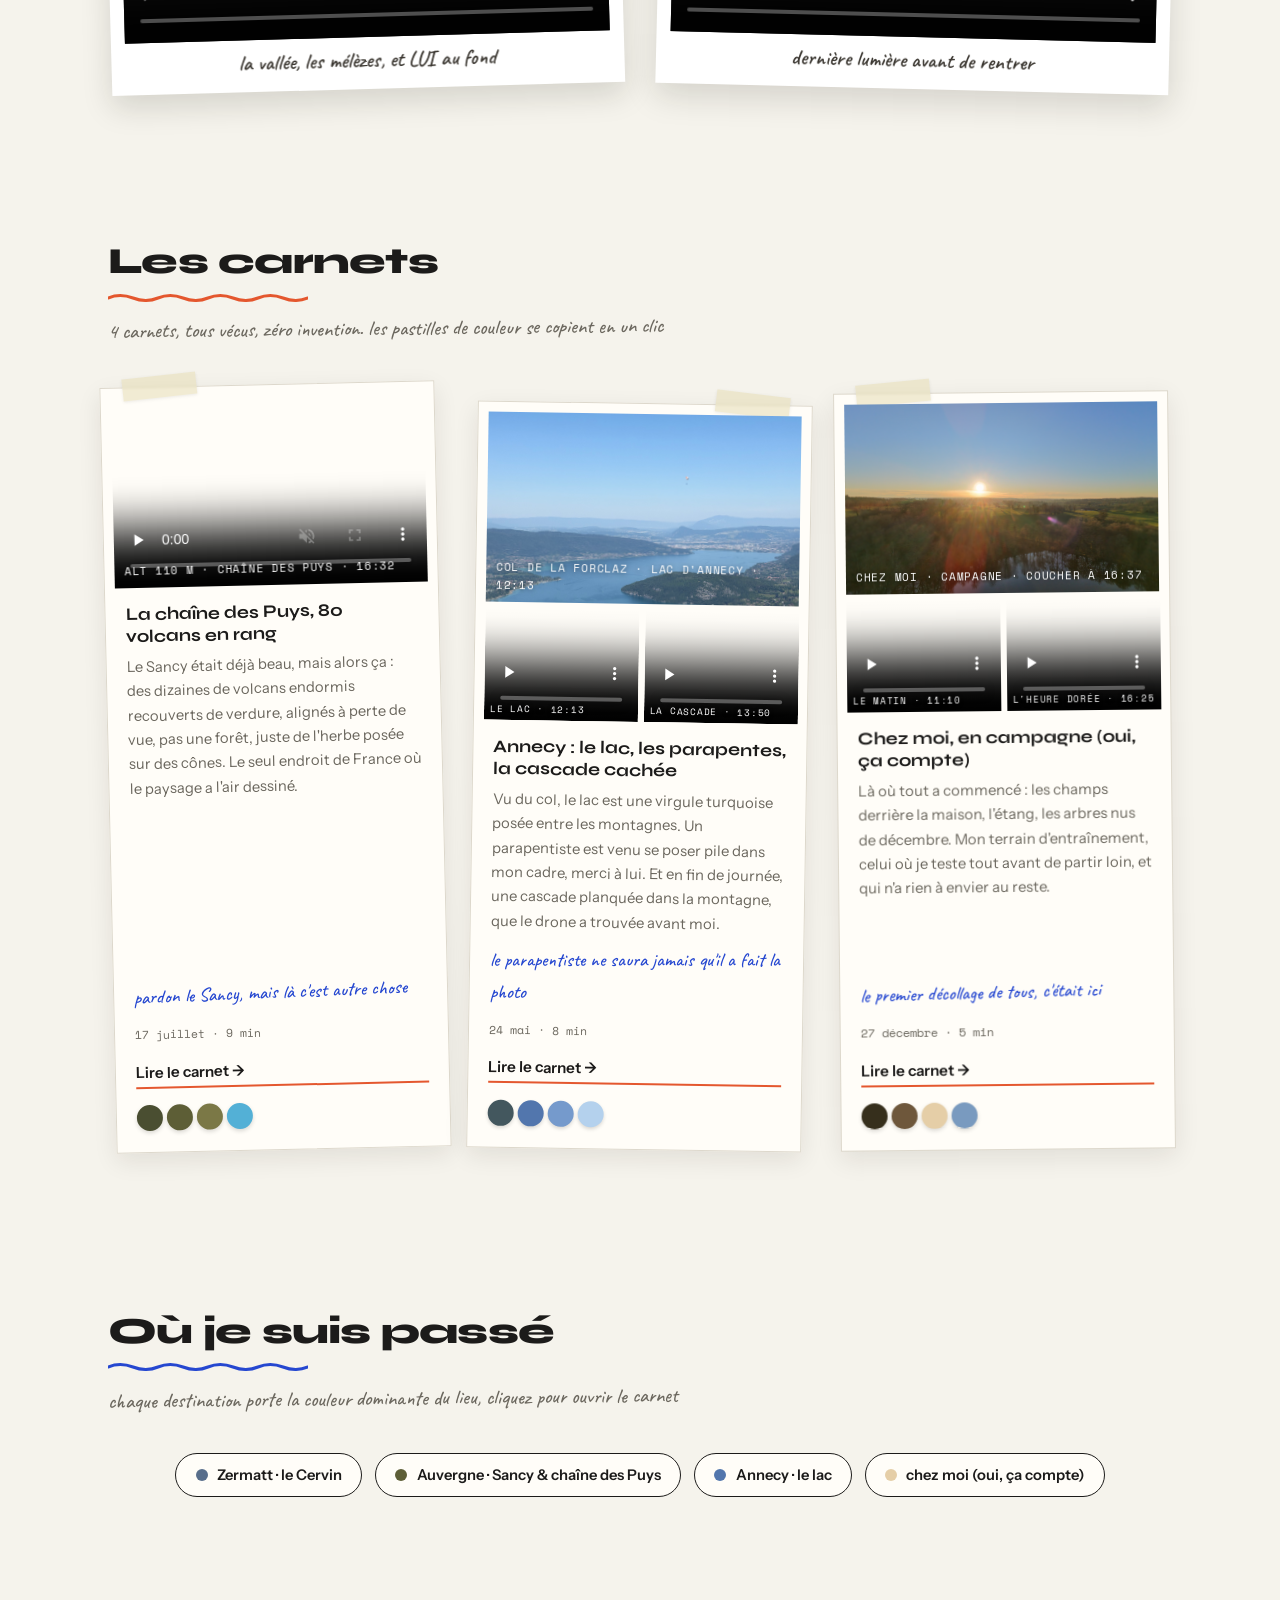
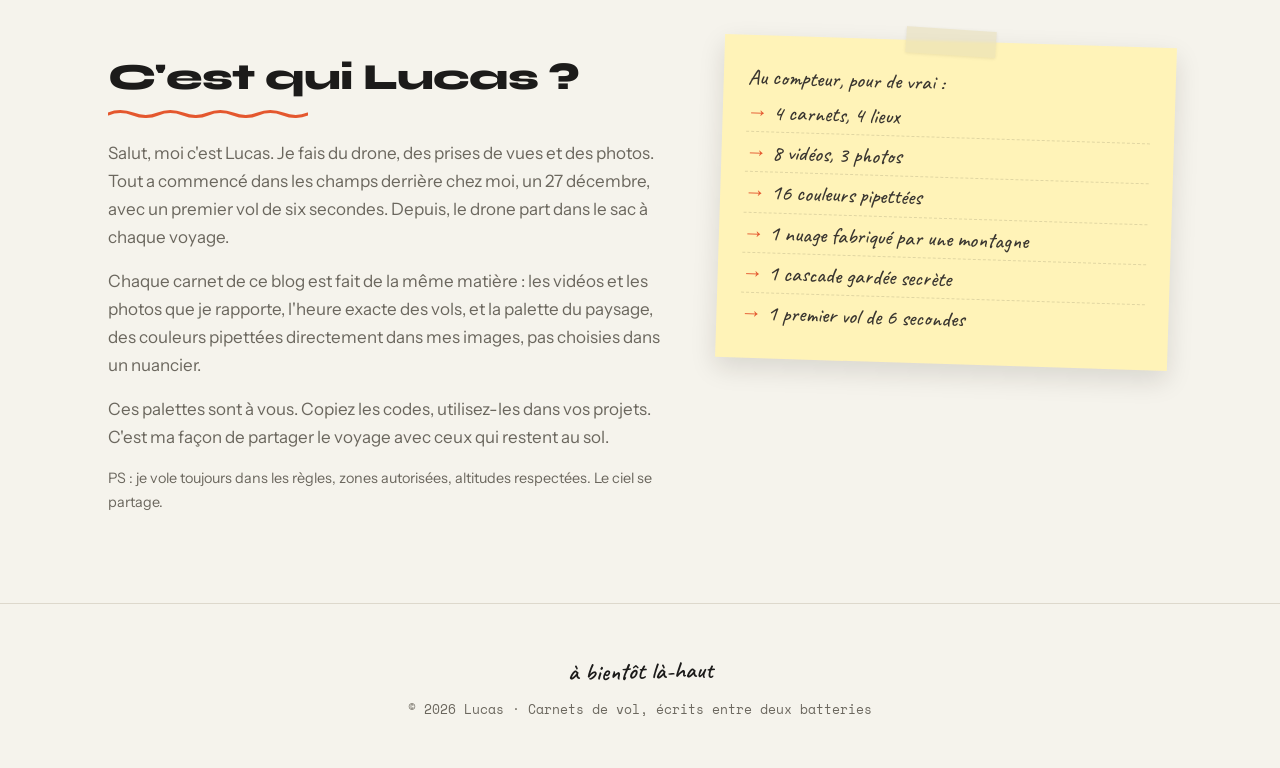
==== commit 148d51ab: "Modification à droite à gauche pour un site plus clean" ====
--- a/index.html
+++ b/index.html
@@ -3,7 +3,7 @@
 <head>
 <meta charset="UTF-8">
 <meta name="viewport" content="width=device-width, initial-scale=1.0">
-<title>Carnets de vol - Lucas</title>
+<title>Carnets de vol, Lucas</title>
 <link rel="preconnect" href="https://fonts.googleapis.com">
 <link rel="preconnect" href="https://fonts.gstatic.com" crossorigin>
 <link href="https://fonts.googleapis.com/css2?family=Syne:wght@600;700;800&family=Instrument+Sans:wght@400;500;600&family=Space+Mono:wght@400;700&family=Caveat:wght@500;600&display=swap" rel="stylesheet">
@@ -218,26 +218,16 @@
   }
   .post .mini-pal button:hover{transform:scale(1.25)}
 
-  /* ---------- Destinations : étiquettes bagage ---------- */
-  .destinations{display:flex;flex-wrap:wrap;gap:1rem}
+  /* ---------- Destinations ---------- */
+  .destinations{display:flex;flex-wrap:wrap;gap:.8rem;justify-content:center;text-align:center;width:100%}
   .dest{
-    display:inline-flex;align-items:center;gap:.55rem;
-    background:var(--card);border:1px solid var(--line);
-    padding:.55rem 1.15rem .55rem .9rem;text-decoration:none;font-weight:600;font-size:.92rem;
-    transform:rotate(var(--dr,0deg));
-    box-shadow:0 3px 10px rgba(30,25,15,.08);
-    transition:transform .15s;position:relative;
-    clip-path:polygon(12px 0, 100% 0, 100% 100%, 12px 100%, 0 50%);
-  }
-  .dest::before{
-    content:"";width:6px;height:6px;border-radius:50%;
-    background:var(--paper);border:1.5px solid var(--ink-soft);
-    position:absolute;left:7px;top:50%;transform:translateY(-50%);
-  }
-  .dest:hover{transform:rotate(0deg) translateY(-3px)}
-  .dest:nth-child(odd){--dr:-1.6deg}
-  .dest:nth-child(even){--dr:1.3deg}
-  .dest .sw{width:12px;height:12px;border-radius:50%;flex:none;margin-left:.5rem}
+    display:inline-flex;align-items:center;gap:.6rem;
+    background:var(--card);border:1.5px solid var(--ink);border-radius:999px;
+    padding:.55rem 1.2rem;text-decoration:none;font-weight:600;font-size:.92rem;
+    transition:transform .15s, background .15s, color .15s;
+  }
+  .dest:hover{transform:translateY(-2px);background:var(--ink);color:var(--paper)}
+  .dest .sw{width:12px;height:12px;border-radius:50%;flex:none}
 
   /* ---------- À propos ---------- */
   .about{display:grid;grid-template-columns:1.25fr 1fr;gap:3rem;align-items:start}
@@ -256,42 +246,6 @@
   .sticky-note li:last-child{border:none}
   .sticky-note li::before{content:"→ ";color:var(--accent)}
 
-  /* ---------- Newsletter : carte postale ---------- */
-  .postcard{
-    background:var(--card);border:1px solid var(--line);
-    box-shadow:0 12px 32px rgba(30,25,15,.12);
-    transform:rotate(-.8deg);position:relative;
-    display:grid;grid-template-columns:1.4fr 1fr;
-  }
-  @media(max-width:760px){.postcard{grid-template-columns:1fr}}
-  .postcard .left{padding:2.4rem;border-right:1.5px dashed var(--line)}
-  @media(max-width:760px){.postcard .left{border-right:none;border-bottom:1.5px dashed var(--line)}}
-  .postcard h2{font-family:'Syne',sans-serif;font-weight:800;font-size:clamp(1.4rem,2.8vw,1.9rem);letter-spacing:-.02em;margin:.4rem 0 .8rem}
-  .postcard p{color:var(--ink-soft);margin-bottom:1.4rem;max-width:28rem}
-  .newsrow{display:flex;gap:.7rem;flex-wrap:wrap}
-  .newsrow input{
-    font-family:inherit;font-size:.95rem;padding:.75rem 1.1rem;
-    border:1.5px solid var(--ink);background:var(--paper);
-    min-width:min(260px,70vw);color:var(--ink);
-  }
-  .btn{
-    display:inline-flex;align-items:center;font-weight:600;font-size:.95rem;
-    padding:.75rem 1.3rem;border:1.5px solid var(--ink);
-    background:var(--ink);color:var(--paper);cursor:pointer;font-family:inherit;
-    transition:transform .15s;
-  }
-  .btn:hover{transform:translateY(-2px)}
-  .postcard .right{
-    padding:2.4rem 2rem;display:flex;flex-direction:column;justify-content:space-between;gap:1rem;
-  }
-  .faux-stamp{
-    align-self:flex-end;width:70px;height:84px;
-    background:linear-gradient(160deg,#264E70,#4FC1C9);
-    border:6px solid #fff;outline:1px solid var(--line);
-    display:flex;align-items:flex-end;justify-content:center;padding-bottom:4px;
-    font-family:'Space Mono',monospace;font-size:.55rem;color:#fff;letter-spacing:.1em;
-  }
-  .postcard .addr{font-family:'Caveat',cursive;font-weight:500;font-size:1.35rem;color:#3a3630;line-height:1.5;transform:rotate(-1deg)}
 
   footer{border-top:1px solid var(--line);padding:3rem 0;text-align:center;position:relative;z-index:2}
   .foot-small{font-size:.8rem;color:var(--ink-soft);font-family:'Space Mono',monospace}
@@ -319,14 +273,13 @@
       <li><a href="#carnets">Carnets</a></li>
       <li><a href="#destinations">Destinations</a></li>
       <li><a href="#apropos">C'est qui Lucas ?</a></li>
-      <li><a href="#newsletter">La carte postale</a></li>
     </ul>
   </div>
 </nav>
 
 <header id="top">
   <div class="wrap">
-    <p class="eyebrow">Le blog de Lucas - drone, routes secondaires et réveils trop tôt</p>
+    <p class="eyebrow">Le blog de Lucas, drone, routes secondaires et réveils trop tôt</p>
     <h1>Je pars avec un <span class="strike">appareil photo</span> drone,<br>je reviens avec des <span class="hl">couleurs</span>.</h1>
     <span class="hero-hand">← et parfois avec du sable dans les hélices</span>
     <p class="lede">Ici je raconte mes voyages vus d'en haut : les vols qui se passent bien, ceux qui se passent moins bien, et les palettes que je ramène de chaque paysage. Servez-vous, c'est fait pour.</p>
@@ -349,7 +302,7 @@
       <div class="featured-txt">
         <span class="kicker">Carnet vedette · Zermatt · 16 mai</span>
         <h2>Zermatt, jour de chance : le Cervin sans un nuage</h2>
-        <p>On m'avait dit "tu peux attendre une semaine sans le voir". Et puis le ciel s'est lavé d'un coup : la pyramide entière, nette, avec cette écharpe blanche accrochée à la pointe - le fameux nuage que le Cervin se fabrique tout seul. Les mélèzes encore verts en bas, la neige de printemps au milieu, 4 478 mètres de caillou au-dessus. On reste bête devant, c'est tout.</p>
+        <p>On m'avait dit "tu peux attendre une semaine sans le voir". Et puis le ciel s'est lavé d'un coup : la pyramide entière, nette, avec cette écharpe blanche accrochée à la pointe, le fameux nuage que le Cervin se fabrique tout seul. Les mélèzes encore verts en bas, la neige de printemps au milieu, 4 478 mètres de caillou au-dessus. On reste bête devant, c'est tout.</p>
         <span class="margin-note">il y a aussi 58 secondes de vidéo 4K de ce moment. frissons.</span>
         <div class="pal-row" data-palette="#212830,#586E8B,#768BA5,#CAD7E0"></div>
         <a class="readmore" href="zermatt.html">Lire le carnet →</a>
@@ -380,7 +333,7 @@
         <path d="M0 6 Q 12 1, 25 6 T 50 6 T 75 6 T 100 6 T 125 6 T 150 6 T 175 6 T 200 6" stroke="#E4572E" stroke-width="3" fill="none" stroke-linecap="round"/>
       </svg>
     </h2>
-    <br><span class="sec-note">4 carnets - tous vécus, zéro invention. les pastilles de couleur se copient en un clic</span>
+    <br><span class="sec-note">4 carnets, tous vécus, zéro invention. les pastilles de couleur se copient en un clic</span>
     <div class="posts" id="posts"></div>
   </div>
 </section>
@@ -392,8 +345,8 @@
         <path d="M0 6 Q 12 1, 25 6 T 50 6 T 75 6 T 100 6 T 125 6 T 150 6 T 175 6 T 200 6" stroke="#2547D0" stroke-width="3" fill="none" stroke-linecap="round"/>
       </svg>
     </h2>
-    <br><span class="sec-note">chaque étiquette porte la couleur dominante du lieu (véridique)</span>
-    <div class="destinations" id="destinations"></div>
+    <br><span class="sec-note">chaque destination porte la couleur dominante du lieu, cliquez pour ouvrir le carnet</span>
+    <div class="destinations" id="dest-list"></div>
   </div>
 </section>
 
@@ -405,10 +358,10 @@
           <path d="M0 6 Q 12 1, 25 6 T 50 6 T 75 6 T 100 6 T 125 6 T 150 6 T 175 6 T 200 6" stroke="#E4572E" stroke-width="3" fill="none" stroke-linecap="round"/>
         </svg>
       </h2>
-      <p style="margin-top:1.6rem">Salut, moi c'est Lucas. Je fais du drone, des prises de vues et des photos. Tout a commencé dans les champs derrière chez moi, un 27 décembre, avec un premier vol de six secondes - depuis, le drone part dans le sac à chaque voyage.</p>
-      <p>Chaque carnet de ce blog est fait de la même matière : les vidéos et les photos que je rapporte, l'heure exacte des vols, et la palette du paysage - des couleurs pipettées directement dans mes images, pas choisies dans un nuancier.</p>
+      <p style="margin-top:1.6rem">Salut, moi c'est Lucas. Je fais du drone, des prises de vues et des photos. Tout a commencé dans les champs derrière chez moi, un 27 décembre, avec un premier vol de six secondes. Depuis, le drone part dans le sac à chaque voyage.</p>
+      <p>Chaque carnet de ce blog est fait de la même matière : les vidéos et les photos que je rapporte, l'heure exacte des vols, et la palette du paysage, des couleurs pipettées directement dans mes images, pas choisies dans un nuancier.</p>
       <p>Ces palettes sont à vous. Copiez les codes, utilisez-les dans vos projets. C'est ma façon de partager le voyage avec ceux qui restent au sol.</p>
-      <p style="font-size:.9rem">PS : je vole toujours dans les règles - zones autorisées, altitudes respectées. Le ciel se partage.</p>
+      <p style="font-size:.9rem">PS : je vole toujours dans les règles, zones autorisées, altitudes respectées. Le ciel se partage.</p>
     </div>
     <div class="sticky-note">
       <span class="tape"></span>
@@ -425,30 +378,11 @@
   </div>
 </section>
 
-<section id="newsletter">
-  <div class="wrap">
-    <div class="postcard">
-      <div class="left">
-        <p class="eyebrow">Une carte postale numérique, une fois par mois</p>
-        <h2>Je vous écris du prochain voyage ?</h2>
-        <p>Le récit, deux-trois photos que je ne poste nulle part ailleurs, et la palette du paysage. Pas de spam - je n'aurais pas le temps d'en écrire de toute façon.</p>
-        <div class="newsrow">
-          <input type="email" placeholder="votre@email.fr" aria-label="Votre adresse email">
-          <button class="btn" onclick="subscribe()">Je m'abonne</button>
-        </div>
-      </div>
-      <div class="right">
-        <div class="faux-stamp">PAR AVION</div>
-        <p class="addr">À vous,<br>quelque part au sol,<br>en attendant la prochaine<br>fenêtre météo ✈</p>
-      </div>
-    </div>
-  </div>
-</section>
 
 <footer>
   <div class="wrap">
-    <span class="foot-hand">à bientôt là-haut -</span>
-    <p class="foot-small">© 2026 Lucas · Carnets de vol - écrits entre deux batteries</p>
+    <span class="foot-hand">à bientôt là-haut</span>
+    <p class="foot-small">© 2026 Lucas · Carnets de vol, écrits entre deux batteries</p>
   </div>
 </footer>
 
@@ -468,11 +402,6 @@
   const done=()=>notify(hex+" copié ! (bon vol)");
   if(navigator.clipboard){navigator.clipboard.writeText(hex).then(done).catch(done);}else{done();}
 }
-function subscribe(){
-  const input=document.querySelector('.newsrow input');
-  if(input.value.includes('@')){notify("Reçu 5/5 - à bientôt ✈");input.value='';}
-  else{notify("Hmm, cet email a l'air bizarre");}
-}
 
 /* Palette de l'article à la une, pastilles légèrement de travers */
 document.querySelectorAll('.pal-row').forEach(row=>{
@@ -488,14 +417,14 @@
 });
 
 /* ----------------------------------------------------------------------
-   CARNETS - remplacez `img:null` par img:"photos/xxx.jpg" pour vos photos
+   CARNETS, remplacez `img:null` par img:"photos/xxx.jpg" pour vos photos
 ---------------------------------------------------------------------- */
 const posts=[
   {
     title:"La chaîne des Puys, 80 volcans en rang",
-    excerpt:"Le Sancy était déjà beau, mais alors ça : des dizaines de volcans endormis recouverts de verdure, alignés à perte de vue - pas une forêt, juste de l'herbe posée sur des cônes. Le seul endroit de France où le paysage a l'air dessiné.",
+    excerpt:"Le Sancy était déjà beau, mais alors ça : des dizaines de volcans endormis recouverts de verdure, alignés à perte de vue, pas une forêt, juste de l'herbe posée sur des cônes. Le seul endroit de France où le paysage a l'air dessiné.",
     note:"pardon le Sancy, mais là c'est autre chose",
-    date:"17 juillet", read:"7 min",
+    date:"17 juillet", read:"9 min",
     url:"puys.html",
     meta:"ALT 110 M · CHAÎNE DES PUYS · 16:32",
     video:"media/chaine-des-puys.mp4",
@@ -506,7 +435,7 @@
   },
   {
     title:"Annecy : le lac, les parapentes, la cascade cachée",
-    excerpt:"Vu du col, le lac est une virgule turquoise posée entre les montagnes. Un parapentiste est venu se poser pile dans mon cadre - merci à lui. Et en fin de journée, une cascade planquée dans la montagne, que le drone a trouvée avant moi.",
+    excerpt:"Vu du col, le lac est une virgule turquoise posée entre les montagnes. Un parapentiste est venu se poser pile dans mon cadre, merci à lui. Et en fin de journée, une cascade planquée dans la montagne, que le drone a trouvée avant moi.",
     note:"le parapentiste ne saura jamais qu'il a fait la photo",
     date:"24 mai", read:"8 min",
     url:"annecy.html",
@@ -521,7 +450,7 @@
   },
   {
     title:"Chez moi, en campagne (oui, ça compte)",
-    excerpt:"Là où tout a commencé : les champs derrière la maison, l'étang, les arbres nus de décembre. Mon terrain d'entraînement, celui où je teste tout avant de partir loin - et qui n'a rien à envier au reste.",
+    excerpt:"Là où tout a commencé : les champs derrière la maison, l'étang, les arbres nus de décembre. Mon terrain d'entraînement, celui où je teste tout avant de partir loin, et qui n'a rien à envier au reste.",
     note:"le premier décollage de tous, c'était ici",
     date:"27 décembre", read:"5 min",
     url:"chez-moi.html",
@@ -613,14 +542,16 @@
 
 /* ---------- Destinations : étiquettes bagage ---------- */
 const destinations=[
-  ["Zermatt · le Cervin","#586E8B"],["Auvergne · chaîne des Puys","#5D5E36"],
-  ["Annecy · le lac","#5276AD"],["chez moi (oui, ça compte)","#E5CEA7"]
+  ["Zermatt · le Cervin","#586E8B","zermatt.html"],
+  ["Auvergne · Sancy & chaîne des Puys","#5D5E36","puys.html"],
+  ["Annecy · le lac","#5276AD","annecy.html"],
+  ["chez moi (oui, ça compte)","#E5CEA7","chez-moi.html"]
 ];
-const destBox=document.getElementById('destinations');
-destinations.forEach(([name,color])=>{
+const destBox=document.getElementById('dest-list');
+destinations.forEach(([name,color,url])=>{
   const a=document.createElement('a');
-  a.className='dest';a.href='#carnets';
-  a.innerHTML=name+'<span class="sw" style="background:'+color+'"></span>';
+  a.className='dest';a.href=url;
+  a.innerHTML='<span class="sw" style="background:'+color+'"></span>'+name;
   destBox.appendChild(a);
 });
 </script>
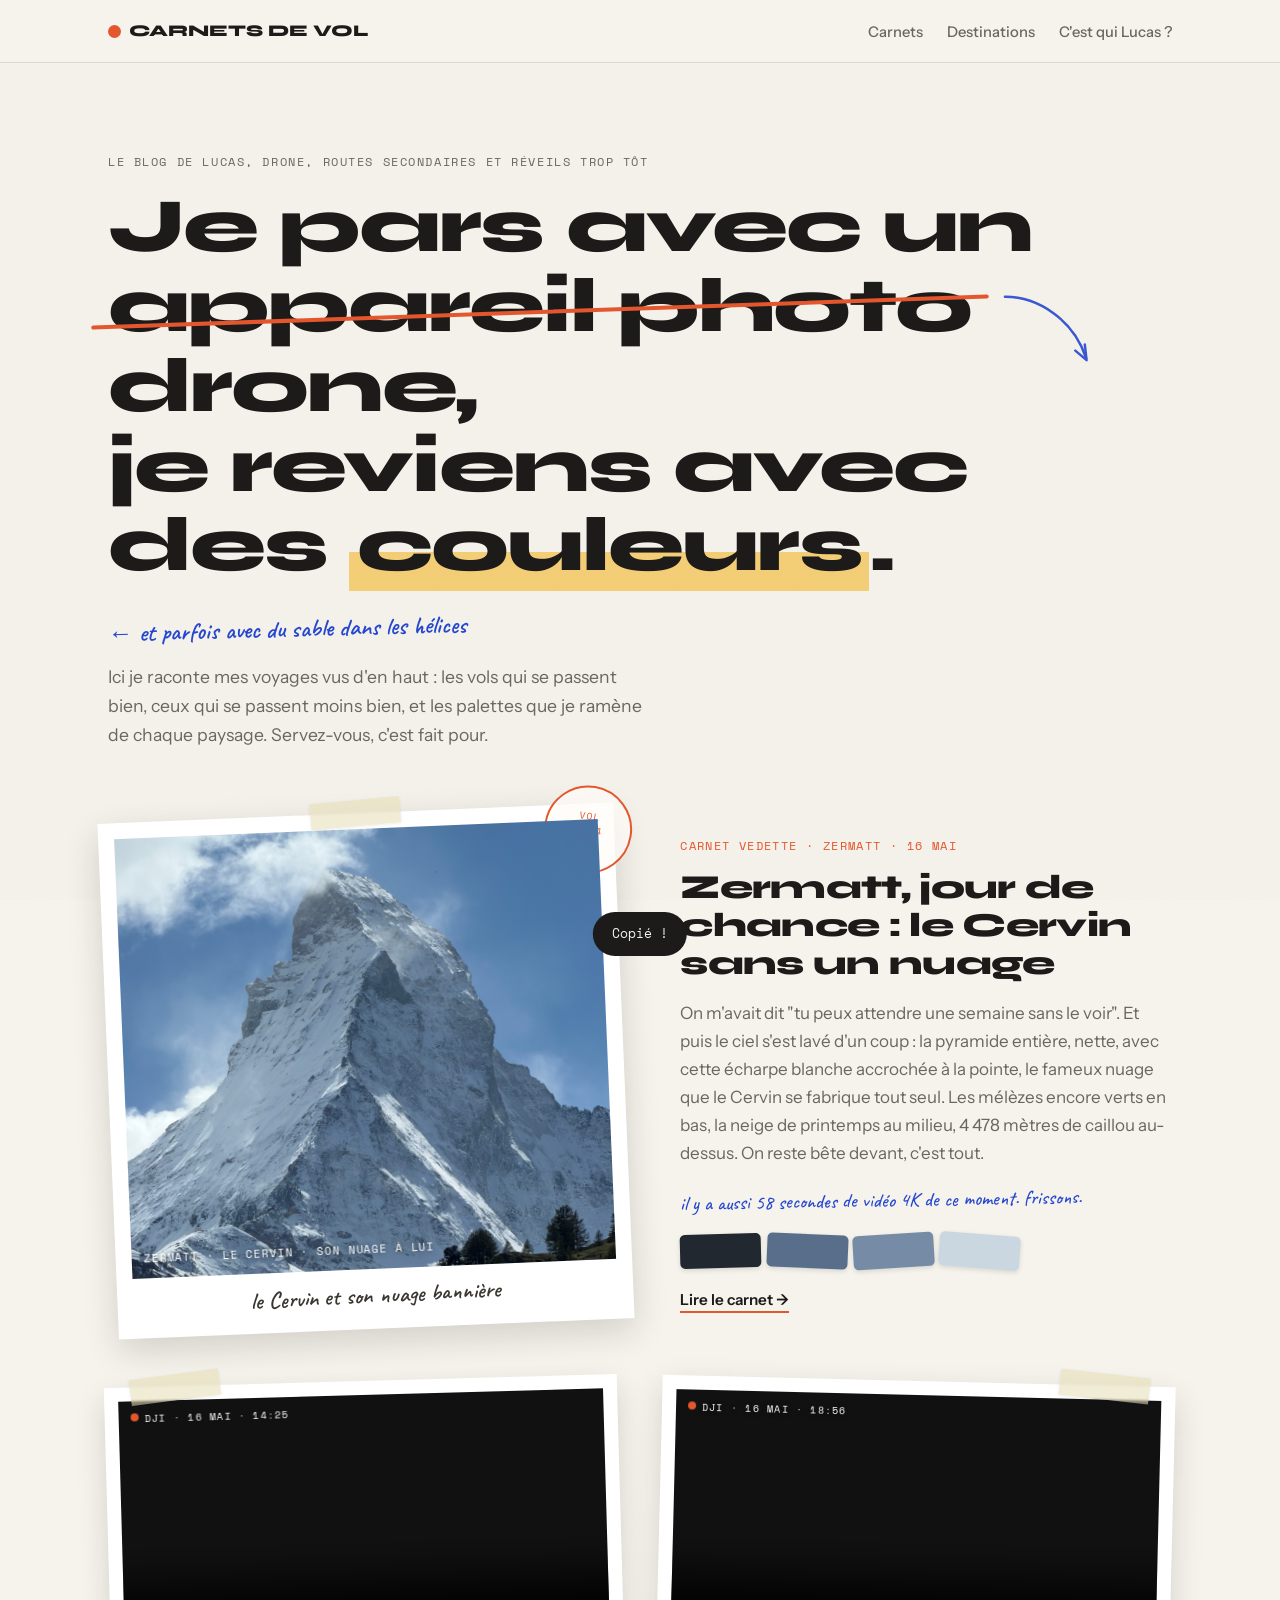
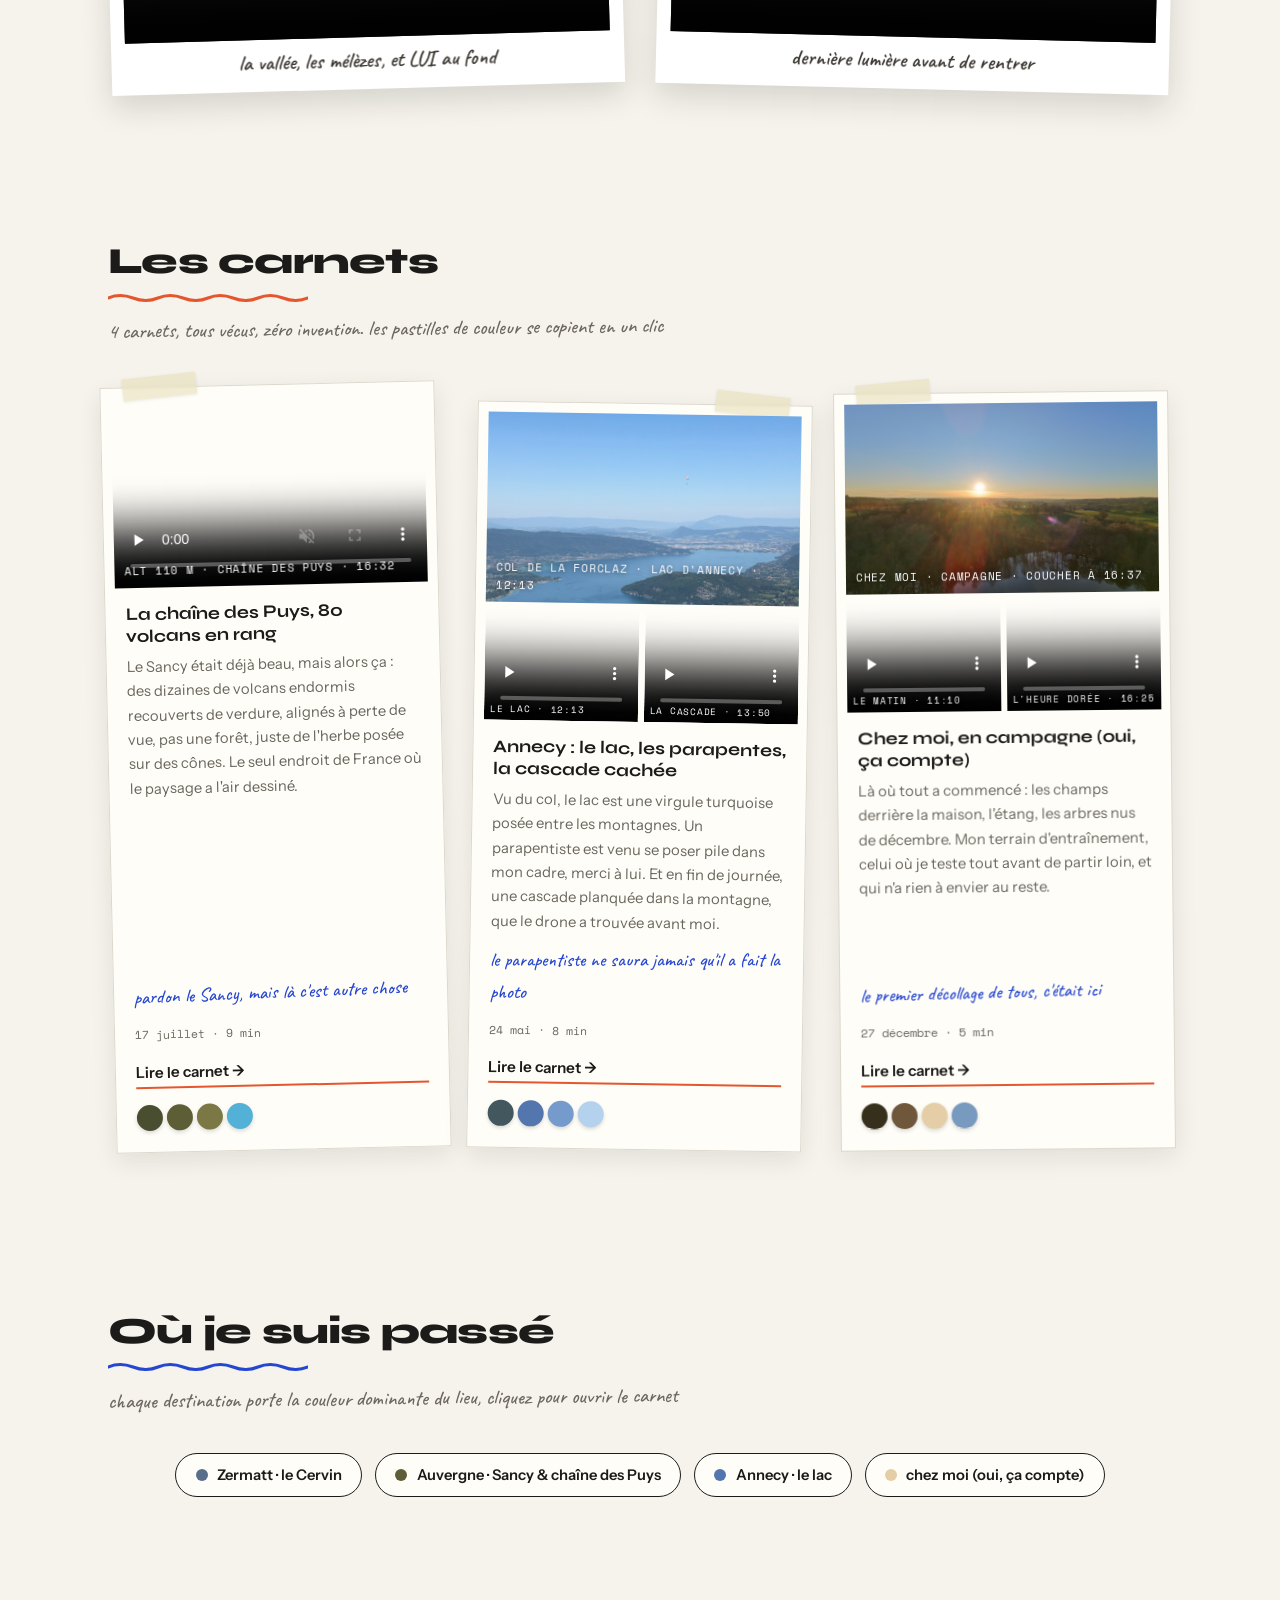
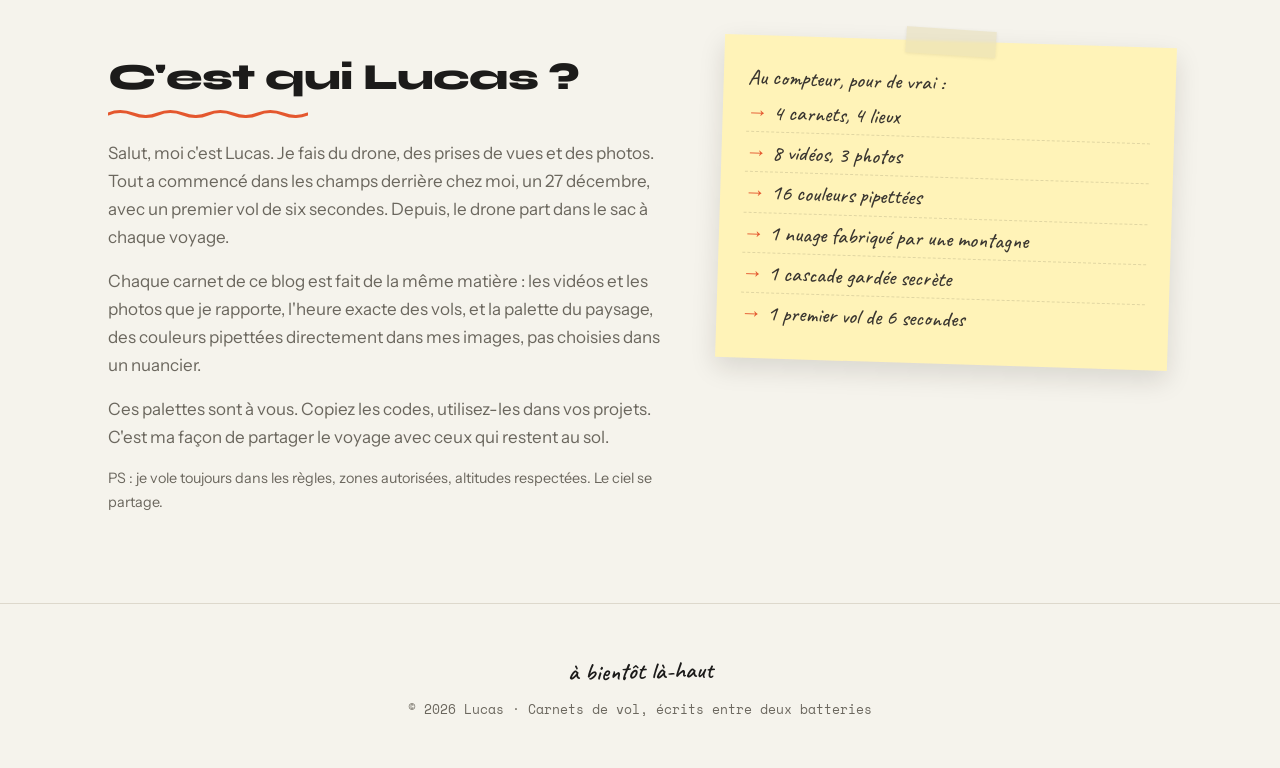
==== commit 02165b7b: "Modification pour extraire le css et l'html" ====
--- a/index.html
+++ b/index.html
@@ -7,265 +7,9 @@
 <link rel="preconnect" href="https://fonts.googleapis.com">
 <link rel="preconnect" href="https://fonts.gstatic.com" crossorigin>
 <link href="https://fonts.googleapis.com/css2?family=Syne:wght@600;700;800&family=Instrument+Sans:wght@400;500;600&family=Space+Mono:wght@400;700&family=Caveat:wght@500;600&display=swap" rel="stylesheet">
-<style>
-  :root{
-    --paper:#F5F3EC;
-    --ink:#1C1B1A;
-    --ink-soft:#6B675E;
-    --line:#DDD8CC;
-    --card:#FFFDF8;
-    --accent:#E4572E;
-    --blue:#2547D0;
-    --maxw:1120px;
-  }
-  *{margin:0;padding:0;box-sizing:border-box}
-  html{scroll-behavior:smooth}
-  body{
-    background:var(--paper);color:var(--ink);
-    font-family:'Instrument Sans',system-ui,sans-serif;
-    font-size:17px;line-height:1.65;-webkit-font-smoothing:antialiased;
-    overflow-x:hidden;
-  }
-  /* grain papier */
-  body::before{
-    content:"";position:fixed;inset:0;pointer-events:none;z-index:1;opacity:.5;
-    background-image:url("data:image/svg+xml,%3Csvg xmlns='http://www.w3.org/2000/svg' width='120' height='120'%3E%3Cfilter id='n'%3E%3CfeTurbulence type='fractalNoise' baseFrequency='0.9' numOctaves='2'/%3E%3CfeColorMatrix values='0 0 0 0 0 0 0 0 0 0 0 0 0 0 0 0 0 0 0.03 0'/%3E%3C/filter%3E%3Crect width='120' height='120' filter='url(%23n)'/%3E%3C/svg%3E");
-  }
-  ::selection{background:var(--ink);color:var(--paper)}
-  a{color:inherit}
-  .wrap{max-width:var(--maxw);margin:0 auto;padding:0 28px;position:relative;z-index:2}
-  a:focus-visible,button:focus-visible{outline:2px solid var(--accent);outline-offset:3px;border-radius:4px}
-
-  .hand{font-family:'Caveat',cursive;font-weight:600}
-  .mono{font-family:'Space Mono',monospace}
-
-  /* ---------- morceaux de scotch ---------- */
-  .tape{
-    position:absolute;width:90px;height:26px;
-    background:rgba(230,220,180,.55);
-    box-shadow:0 1px 3px rgba(0,0,0,.08);
-    backdrop-filter:blur(1px);
-  }
-
-  /* ---------- Nav ---------- */
-  nav{
-    position:sticky;top:0;z-index:50;
-    background:color-mix(in srgb, var(--paper) 90%, transparent);
-    backdrop-filter:blur(10px);border-bottom:1px solid var(--line);
-  }
-  .nav-inner{display:flex;align-items:center;justify-content:space-between;height:62px}
-  .logo{font-family:'Syne',sans-serif;font-weight:800;font-size:1.02rem;text-decoration:none;display:flex;align-items:center;gap:.5rem}
-  .logo .dot{width:13px;height:13px;border-radius:50%;background:var(--accent)}
-  .nav-links{display:flex;gap:1.5rem;list-style:none}
-  .nav-links a{text-decoration:none;font-size:.92rem;font-weight:500;color:var(--ink-soft)}
-  .nav-links a:hover{color:var(--ink)}
-  @media(max-width:640px){.nav-links{display:none}}
-
-  /* ---------- Hero ---------- */
-  header{padding:5.5rem 0 4rem;position:relative}
-  .eyebrow{font-family:'Space Mono',monospace;font-size:.76rem;letter-spacing:.13em;text-transform:uppercase;color:var(--ink-soft)}
-  h1{
-    font-family:'Syne',sans-serif;font-weight:800;
-    font-size:clamp(2.5rem,6.8vw,4.8rem);line-height:1.04;letter-spacing:-.025em;
-    margin:1rem 0 1.2rem;max-width:15ch;
-  }
-  h1 .strike{position:relative;white-space:nowrap}
-  h1 .strike::after{
-    content:"";position:absolute;left:-2%;right:-2%;top:54%;height:4px;
-    background:var(--accent);transform:rotate(-2deg);border-radius:2px;
-  }
-  h1 .hl{
-    background:linear-gradient(transparent 58%, rgba(242,193,78,.75) 58%);
-    padding:0 .1em;
-  }
-  .hero-hand{
-    font-family:'Caveat',cursive;font-weight:600;font-size:1.55rem;color:var(--blue);
-    transform:rotate(-1.5deg);display:inline-block;margin-top:.2rem;
-  }
-  .lede{max-width:34rem;color:var(--ink-soft);font-size:1.1rem;margin-top:.8rem}
-  .hero-arrow{
-    position:absolute;right:8%;top:9rem;width:120px;opacity:.9;
-    transform:rotate(12deg);
-  }
-  @media(max-width:900px){.hero-arrow{display:none}}
-
-  /* ---------- Polaroid à la une ---------- */
-  .featured-zone{margin-top:4rem;display:grid;grid-template-columns:1.05fr 1fr;gap:3.5rem;align-items:center}
-  @media(max-width:880px){.featured-zone{grid-template-columns:1fr;gap:2.5rem}}
-  .polaroid{
-    background:#fff;padding:16px 16px 60px;
-    box-shadow:0 12px 34px rgba(30,25,15,.16);
-    transform:rotate(-2.4deg);position:relative;
-    transition:transform .25s;
-  }
-  .polaroid:hover{transform:rotate(-1deg) scale(1.015)}
-  .polaroid .ph{height:440px;background-size:cover;background-position:center;position:relative}
-  .polaroid .ph .meta{
-    position:absolute;left:12px;bottom:10px;
-    font-family:'Space Mono',monospace;font-size:.68rem;letter-spacing:.08em;
-    color:#fff;text-shadow:0 1px 6px rgba(0,0,0,.5);
-  }
-  .polaroid .caption{
-    position:absolute;left:0;right:0;bottom:14px;text-align:center;
-    font-family:'Caveat',cursive;font-weight:600;font-size:1.45rem;color:#3a3630;
-    transform:rotate(-.5deg);
-  }
-  .polaroid .tape{top:-13px;left:50%;transform:translateX(-50%) rotate(-3deg)}
-  .stamp{
-    position:absolute;right:-18px;top:-18px;width:88px;height:88px;border-radius:50%;
-    border:2.5px solid var(--accent);color:var(--accent);
-    display:flex;align-items:center;justify-content:center;text-align:center;
-    font-family:'Space Mono',monospace;font-size:.6rem;letter-spacing:.12em;text-transform:uppercase;
-    transform:rotate(12deg);background:rgba(255,253,248,.7);
-    line-height:1.4;
-  }
-  .featured-txt .kicker{font-family:'Space Mono',monospace;font-size:.72rem;letter-spacing:.12em;text-transform:uppercase;color:var(--accent)}
-  .featured-txt h2{font-family:'Syne',sans-serif;font-weight:800;font-size:clamp(1.5rem,3vw,2.1rem);line-height:1.13;letter-spacing:-.02em;margin:.7rem 0 1rem}
-  .featured-txt p{color:var(--ink-soft);margin-bottom:1rem}
-  .margin-note{
-    font-family:'Caveat',cursive;font-weight:500;font-size:1.25rem;color:var(--blue);
-    transform:rotate(-1deg);display:block;margin:.4rem 0 1rem;
-  }
-  .readmore{text-decoration:none;font-weight:600;font-size:.95rem;border-bottom:2px solid var(--accent);padding-bottom:2px}
-  .pal-row{display:flex;height:34px;margin:1.1rem 0;max-width:340px;gap:5px}
-  .pal-row button{
-    flex:1;border:none;cursor:pointer;border-radius:5px;
-    transform:rotate(var(--r,0deg));transition:transform .2s;
-    box-shadow:0 2px 5px rgba(0,0,0,.12);
-  }
-  .pal-row button:hover{transform:rotate(0deg) scale(1.12)}
-
-
-  /* ---------- extraits de vol (vidéos) ---------- */
-  .filmstrip{margin-top:3.2rem;display:grid;grid-template-columns:1fr 1fr;gap:2.4rem}
-  @media(max-width:760px){.filmstrip{grid-template-columns:1fr}}
-  .filmcard{
-    background:#fff;padding:14px 14px 52px;position:relative;
-    box-shadow:0 12px 30px rgba(30,25,15,.15);
-    transform:rotate(var(--fr,1.4deg));transition:transform .25s;
-  }
-  .filmcard:hover{transform:rotate(0deg) scale(1.012)}
-  .filmcard:first-child{--fr:-1.6deg}
-  .filmcard video{display:block;width:100%;height:auto;background:#111}
-  .filmcard .tape{top:-12px;right:26px;transform:rotate(5deg)}
-  .filmcard:first-child .tape{right:auto;left:26px;transform:rotate(-6deg)}
-  .filmcard .caption{
-    position:absolute;left:0;right:0;bottom:12px;text-align:center;
-    font-family:'Caveat',cursive;font-weight:600;font-size:1.35rem;color:#3a3630;
-  }
-  .filmcard .rec{
-    position:absolute;top:24px;left:26px;
-    font-family:'Space Mono',monospace;font-size:.64rem;letter-spacing:.12em;
-    color:#fff;text-shadow:0 1px 4px rgba(0,0,0,.6);
-  }
-  .filmcard .rec::before{
-    content:"";display:inline-block;width:8px;height:8px;border-radius:50%;
-    background:#E4572E;margin-right:6px;vertical-align:1px;
-  }
-
-  /* ---------- Sections ---------- */
-  section{padding:4.5rem 0;position:relative}
-  .sec-title{
-    font-family:'Syne',sans-serif;font-weight:800;
-    font-size:clamp(1.7rem,3.4vw,2.3rem);letter-spacing:-.02em;
-    margin:.4rem 0 .3rem;display:inline-block;position:relative;
-  }
-  .sec-title .squiggle{position:absolute;left:0;right:0;bottom:-10px;height:10px}
-  .sec-note{font-family:'Caveat',cursive;font-weight:500;font-size:1.3rem;color:var(--ink-soft);margin:.9rem 0 2.4rem;transform:rotate(-.6deg);display:inline-block}
-
-  /* ---------- Carnets : grille irrégulière ---------- */
-  .posts{display:grid;grid-template-columns:repeat(auto-fill,minmax(300px,1fr));gap:2.2rem 1.8rem}
-  .post{
-    background:var(--card);border:1px solid var(--line);
-    overflow:visible;display:flex;flex-direction:column;position:relative;
-    box-shadow:0 8px 24px rgba(30,25,15,.09);
-    transform:rotate(var(--tilt,0deg));
-    transition:transform .22s, box-shadow .22s;
-  }
-  .post:hover{transform:rotate(0deg) translateY(-5px);box-shadow:0 16px 38px rgba(30,25,15,.14);z-index:5}
-  .post:nth-child(3n+1){--tilt:-1.3deg}
-  .post:nth-child(3n+2){--tilt:.9deg;margin-top:1.2rem}
-  .post:nth-child(3n){--tilt:-.6deg;margin-top:.5rem}
-  @media(max-width:700px){.post{margin-top:0!important}}
-  .post .tape{top:-12px;left:22px;transform:rotate(-5deg);width:74px;height:22px}
-  .post:nth-child(even) .tape{left:auto;right:22px;transform:rotate(6deg)}
-  .post .shot{height:190px;position:relative;background-size:cover;background-position:center;margin:10px 10px 0}
-  .post .shot .meta{
-    position:absolute;left:10px;bottom:8px;
-    font-family:'Space Mono',monospace;font-size:.66rem;letter-spacing:.07em;
-    color:#fff;text-shadow:0 1px 5px rgba(0,0,0,.5);
-  }
-  .post .duo{display:flex;gap:6px;margin:6px 10px 0}
-  .post .duo .cell{flex:1;position:relative}
-  .post .duo video{width:100%;height:112px;object-fit:cover;display:block}
-  .post .duo .cap{
-    position:absolute;left:6px;bottom:4px;
-    font-family:'Space Mono',monospace;font-size:.58rem;letter-spacing:.08em;
-    color:#fff;text-shadow:0 1px 4px rgba(0,0,0,.6);
-  }
-  .post .body{padding:1rem 1.25rem 1.3rem;display:flex;flex-direction:column;gap:.45rem;flex:1}
-  .post h3{font-family:'Syne',sans-serif;font-size:1.1rem;font-weight:700;line-height:1.25}
-  .post .excerpt{font-size:.92rem;color:var(--ink-soft);flex:1}
-  .post .hand-note{
-    font-family:'Caveat',cursive;font-weight:500;font-size:1.2rem;color:var(--blue);
-    transform:rotate(-1deg);margin-top:.2rem;
-  }
-  .post .postmeta{font-family:'Space Mono',monospace;font-size:.72rem;color:var(--ink-soft);margin-top:.4rem}
-  .post .mini-pal{display:flex;gap:4px;margin-top:.6rem}
-  .post .mini-pal button{
-    width:26px;height:26px;border:none;border-radius:50%;cursor:pointer;
-    box-shadow:0 2px 4px rgba(0,0,0,.15);transition:transform .15s;
-  }
-  .post .mini-pal button:hover{transform:scale(1.25)}
-
-  /* ---------- Destinations ---------- */
-  .destinations{display:flex;flex-wrap:wrap;gap:.8rem;justify-content:center;text-align:center;width:100%}
-  .dest{
-    display:inline-flex;align-items:center;gap:.6rem;
-    background:var(--card);border:1.5px solid var(--ink);border-radius:999px;
-    padding:.55rem 1.2rem;text-decoration:none;font-weight:600;font-size:.92rem;
-    transition:transform .15s, background .15s, color .15s;
-  }
-  .dest:hover{transform:translateY(-2px);background:var(--ink);color:var(--paper)}
-  .dest .sw{width:12px;height:12px;border-radius:50%;flex:none}
-
-  /* ---------- À propos ---------- */
-  .about{display:grid;grid-template-columns:1.25fr 1fr;gap:3rem;align-items:start}
-  @media(max-width:800px){.about{grid-template-columns:1fr}}
-  .about p{color:var(--ink-soft);margin-bottom:1rem;max-width:36rem}
-  .about p strong{color:var(--ink)}
-  .sticky-note{
-    background:#FFF3B8;padding:1.6rem 1.5rem;position:relative;
-    transform:rotate(1.8deg);
-    box-shadow:0 10px 26px rgba(30,25,15,.13);
-    font-family:'Caveat',cursive;font-weight:500;font-size:1.35rem;line-height:1.45;color:#3a3630;
-  }
-  .sticky-note .tape{top:-12px;left:50%;transform:translateX(-50%) rotate(2deg)}
-  .sticky-note ul{list-style:none}
-  .sticky-note li{padding:.25rem 0;border-bottom:1px dashed rgba(0,0,0,.12)}
-  .sticky-note li:last-child{border:none}
-  .sticky-note li::before{content:"→ ";color:var(--accent)}
-
-
-  footer{border-top:1px solid var(--line);padding:3rem 0;text-align:center;position:relative;z-index:2}
-  .foot-small{font-size:.8rem;color:var(--ink-soft);font-family:'Space Mono',monospace}
-  .foot-hand{font-family:'Caveat',cursive;font-weight:600;font-size:1.5rem;margin-bottom:.5rem;transform:rotate(-1deg);display:inline-block}
-
-  #toast{
-    position:fixed;bottom:24px;left:50%;transform:translateX(-50%) translateY(80px);
-    background:var(--ink);color:var(--paper);padding:.7rem 1.2rem;border-radius:999px;
-    font-family:'Space Mono',monospace;font-size:.82rem;transition:transform .3s;z-index:99;
-  }
-  #toast.show{transform:translateX(-50%) translateY(0)}
-
-  @media(prefers-reduced-motion:reduce){
-    *{transition:none!important;animation:none!important}
-    html{scroll-behavior:auto}
-  }
-</style>
+<link rel="stylesheet" href="assets/site.css">
 </head>
-<body>
-
+<body class="home-page">
 <nav>
   <div class="wrap nav-inner">
     <a class="logo" href="#top"><span class="dot"></span>CARNETS DE VOL</a>
@@ -276,56 +20,20 @@
     </ul>
   </div>
 </nav>
-
 <header id="top">
   <div class="wrap">
     <p class="eyebrow">Le blog de Lucas, drone, routes secondaires et réveils trop tôt</p>
     <h1>Je pars avec un <span class="strike">appareil photo</span> drone,<br>je reviens avec des <span class="hl">couleurs</span>.</h1>
     <span class="hero-hand">← et parfois avec du sable dans les hélices</span>
     <p class="lede">Ici je raconte mes voyages vus d'en haut : les vols qui se passent bien, ceux qui se passent moins bien, et les palettes que je ramène de chaque paysage. Servez-vous, c'est fait pour.</p>
-
     <svg class="hero-arrow" viewBox="0 0 120 80" fill="none" aria-hidden="true">
       <path d="M8 12 C 40 5, 80 20, 100 55" stroke="#2547D0" stroke-width="2.5" stroke-linecap="round" fill="none"/>
       <path d="M88 50 L 101 57 L 96 42" stroke="#2547D0" stroke-width="2.5" stroke-linecap="round" stroke-linejoin="round" fill="none"/>
     </svg>
-
-    <div class="featured-zone">
-      <!-- Photo à la une : remplacez le dégradé par background-image:url('votre-photo.jpg') -->
-      <div class="polaroid">
-        <span class="tape"></span>
-        <span class="stamp">VOL<br>Nº14<br>·CH·</span>
-        <div class="ph"><img src="media/cervin.jpeg" alt="Le Cervin" style="position:absolute;inset:0;width:100%;height:100%;object-fit:cover;object-position:center 22%">
-          <span class="meta">ZERMATT · LE CERVIN · SON NUAGE À LUI</span>
-        </div>
-        <span class="caption">le Cervin et son nuage bannière</span>
-      </div>
-      <div class="featured-txt">
-        <span class="kicker">Carnet vedette · Zermatt · 16 mai</span>
-        <h2>Zermatt, jour de chance : le Cervin sans un nuage</h2>
-        <p>On m'avait dit "tu peux attendre une semaine sans le voir". Et puis le ciel s'est lavé d'un coup : la pyramide entière, nette, avec cette écharpe blanche accrochée à la pointe, le fameux nuage que le Cervin se fabrique tout seul. Les mélèzes encore verts en bas, la neige de printemps au milieu, 4 478 mètres de caillou au-dessus. On reste bête devant, c'est tout.</p>
-        <span class="margin-note">il y a aussi 58 secondes de vidéo 4K de ce moment. frissons.</span>
-        <div class="pal-row" data-palette="#212830,#586E8B,#768BA5,#CAD7E0"></div>
-        <a class="readmore" href="zermatt.html">Lire le carnet →</a>
-      </div>
-    </div>
-
-    <div class="filmstrip">
-      <div class="filmcard">
-        <span class="tape"></span>
-        <span class="rec">DJI · 16 MAI · 14:25</span>
-        <video controls muted loop playsinline preload="none" poster="media/posters/zermatt-vallee-1425.jpg" src="media/zermatt-vallee-1425.mp4"></video>
-        <span class="caption">la vallée, les mélèzes, et LUI au fond</span>
-      </div>
-      <div class="filmcard">
-        <span class="tape"></span>
-        <span class="rec">DJI · 16 MAI · 18:56</span>
-        <video controls muted loop playsinline preload="none" poster="media/posters/zermatt-soir-1856.jpg" src="media/zermatt-soir-1856.mp4"></video>
-        <span class="caption">dernière lumière avant de rentrer</span>
-      </div>
-    </div>
+    <div class="featured-zone" id="featured"></div>
+    <div class="filmstrip" id="featured-clips"></div>
   </div>
 </header>
-
 <section id="carnets">
   <div class="wrap">
     <h2 class="sec-title">Les carnets
@@ -333,11 +41,10 @@
         <path d="M0 6 Q 12 1, 25 6 T 50 6 T 75 6 T 100 6 T 125 6 T 150 6 T 175 6 T 200 6" stroke="#E4572E" stroke-width="3" fill="none" stroke-linecap="round"/>
       </svg>
     </h2>
-    <br><span class="sec-note">4 carnets, tous vécus, zéro invention. les pastilles de couleur se copient en un clic</span>
+    <br><span class="sec-note"><span data-carnet-count>4</span> carnets, tous vécus, zéro invention. les pastilles de couleur se copient en un clic</span>
     <div class="posts" id="posts"></div>
   </div>
 </section>
-
 <section id="destinations">
   <div class="wrap">
     <h2 class="sec-title">Où je suis passé
@@ -349,7 +56,6 @@
     <div class="destinations" id="dest-list"></div>
   </div>
 </section>
-
 <section id="apropos">
   <div class="wrap about">
     <div>
@@ -367,7 +73,7 @@
       <span class="tape"></span>
       Au compteur, pour de vrai :
       <ul>
-        <li>4 carnets, 4 lieux</li>
+        <li><span data-carnet-count>4</span> carnets, <span data-carnet-count>4</span> lieux</li>
         <li>8 vidéos, 3 photos</li>
         <li>16 couleurs pipettées</li>
         <li>1 nuage fabriqué par une montagne</li>
@@ -377,183 +83,15 @@
     </div>
   </div>
 </section>
-
-
 <footer>
   <div class="wrap">
     <span class="foot-hand">à bientôt là-haut</span>
     <p class="foot-small">© 2026 Lucas · Carnets de vol, écrits entre deux batteries</p>
   </div>
 </footer>
-
 <div id="toast" role="status">Copié !</div>
-
-<script>
-/* ---------- Utilitaires ---------- */
-const toast=document.getElementById('toast');
-let toastTimer;
-function notify(msg){
-  toast.textContent=msg;
-  toast.classList.add('show');
-  clearTimeout(toastTimer);
-  toastTimer=setTimeout(()=>toast.classList.remove('show'),1600);
-}
-function copyHex(hex){
-  const done=()=>notify(hex+" copié ! (bon vol)");
-  if(navigator.clipboard){navigator.clipboard.writeText(hex).then(done).catch(done);}else{done();}
-}
-
-/* Palette de l'article à la une, pastilles légèrement de travers */
-document.querySelectorAll('.pal-row').forEach(row=>{
-  row.dataset.palette.split(',').forEach((c,i)=>{
-    const b=document.createElement('button');
-    b.style.background=c;
-    b.style.setProperty('--r',((i%2?1:-1)*(1.5+i))+'deg');
-    b.setAttribute('aria-label','Copier '+c);
-    b.title=c;
-    b.addEventListener('click',()=>copyHex(c));
-    row.appendChild(b);
-  });
-});
-
-/* ----------------------------------------------------------------------
-   CARNETS, remplacez `img:null` par img:"photos/xxx.jpg" pour vos photos
----------------------------------------------------------------------- */
-const posts=[
-  {
-    title:"La chaîne des Puys, 80 volcans en rang",
-    excerpt:"Le Sancy était déjà beau, mais alors ça : des dizaines de volcans endormis recouverts de verdure, alignés à perte de vue, pas une forêt, juste de l'herbe posée sur des cônes. Le seul endroit de France où le paysage a l'air dessiné.",
-    note:"pardon le Sancy, mais là c'est autre chose",
-    date:"17 juillet", read:"9 min",
-    url:"puys.html",
-    meta:"ALT 110 M · CHAÎNE DES PUYS · 16:32",
-    video:"media/chaine-des-puys.mp4",
-    poster:"media/posters/chaine-des-puys.jpg",
-    img:null,
-    fallback:"linear-gradient(160deg,#4A4E31 0%,#5D5E36 40%,#7B7846 70%,#53B0D6 100%)",
-    palette:["#4A4E31","#5D5E36","#7B7846","#53B0D6"]
-  },
-  {
-    title:"Annecy : le lac, les parapentes, la cascade cachée",
-    excerpt:"Vu du col, le lac est une virgule turquoise posée entre les montagnes. Un parapentiste est venu se poser pile dans mon cadre, merci à lui. Et en fin de journée, une cascade planquée dans la montagne, que le drone a trouvée avant moi.",
-    note:"le parapentiste ne saura jamais qu'il a fait la photo",
-    date:"24 mai", read:"8 min",
-    url:"annecy.html",
-    meta:"COL DE LA FORCLAZ · LAC D'ANNECY · 12:13",
-    img:"media/annecy-forclaz.jpeg",
-    clips:[
-      {src:"media/annecy-lac-1213.mp4",poster:"media/posters/annecy-lac-1213.jpg",cap:"LE LAC · 12:13"},
-      {src:"media/annecy-cascade-1350.mp4",poster:"media/posters/annecy-cascade-1350.jpg",cap:"LA CASCADE · 13:50"}
-    ],
-    fallback:null,
-    palette:["#43575E","#5276AD","#759ACC","#B4D1ED"]
-  },
-  {
-    title:"Chez moi, en campagne (oui, ça compte)",
-    excerpt:"Là où tout a commencé : les champs derrière la maison, l'étang, les arbres nus de décembre. Mon terrain d'entraînement, celui où je teste tout avant de partir loin, et qui n'a rien à envier au reste.",
-    note:"le premier décollage de tous, c'était ici",
-    date:"27 décembre", read:"5 min",
-    url:"chez-moi.html",
-    meta:"CHEZ MOI · CAMPAGNE · COUCHER À 16:37",
-    img:"media/chez-moi.jpeg",
-    clips:[
-      {src:"media/chez-moi-matin-1110.mp4",poster:"media/posters/chez-moi-matin-1110.jpg",cap:"LE MATIN · 11:10"},
-      {src:"media/chez-moi-soir-1625.mp4",poster:"media/posters/chez-moi-soir-1625.jpg",cap:"L'HEURE DORÉE · 16:25"}
-    ],
-    fallback:null,
-    palette:["#362F1C","#6E573B","#E5CEA7","#799ABF"]
-  }
-];
-
-const grid=document.getElementById('posts');
-posts.forEach(p=>{
-  const card=document.createElement('article');
-  card.className='post';
-
-  const tape=document.createElement('span');
-  tape.className='tape';
-  card.appendChild(tape);
-
-  const shot=document.createElement('div');
-  shot.className='shot';
-  if(p.video){
-    const vid=document.createElement('video');
-    vid.src=p.video;
-    vid.controls=true;vid.muted=true;vid.loop=true;vid.playsInline=true;
-    vid.preload='none';if(p.poster)vid.poster=p.poster;
-    vid.style.cssText='width:100%;height:100%;object-fit:cover;display:block';
-    shot.appendChild(vid);
-  }else if(p.img){
-    const im=document.createElement('img');
-    im.src=p.img;im.alt=p.title;
-    im.style.cssText='width:100%;height:100%;object-fit:cover;display:block';
-    shot.appendChild(im);
-  }else{
-    shot.style.background=p.fallback;
-    shot.style.backgroundSize='cover';
-    shot.style.backgroundPosition='center';
-  }
-  const meta=document.createElement('span');
-  meta.className='meta';
-  meta.textContent=p.meta;
-  shot.appendChild(meta);
-
-  const body=document.createElement('div');
-  body.className='body';
-  body.innerHTML='<h3><a href="'+(p.url||'#')+'" style="text-decoration:none">'+p.title+'</a></h3>'
-    +'<p class="excerpt">'+p.excerpt+'</p>'
-    +'<span class="hand-note">'+p.note+'</span>'
-    +'<p class="postmeta">'+p.date+' · '+p.read+'</p>'
-    +(p.url?'<a class="readmore" href="'+p.url+'" style="margin-top:.5rem">Lire le carnet →</a>':'');
-
-  const pal=document.createElement('div');
-  pal.className='mini-pal';
-  p.palette.forEach(c=>{
-    const b=document.createElement('button');
-    b.style.background=c;
-    b.setAttribute('aria-label','Copier '+c);
-    b.title=c;
-    b.addEventListener('click',()=>copyHex(c));
-    pal.appendChild(b);
-  });
-  body.appendChild(pal);
-
-  card.appendChild(shot);
-  if(p.clips){
-    const duo=document.createElement('div');
-    duo.className='duo';
-    p.clips.forEach(cl=>{
-      const cell=document.createElement('div');
-      cell.className='cell';
-      const vid=document.createElement('video');
-      vid.src=cl.src;vid.controls=true;vid.muted=true;vid.loop=true;vid.playsInline=true;
-      vid.preload='none';if(cl.poster)vid.poster=cl.poster;
-      cell.appendChild(vid);
-      const cap=document.createElement('span');
-      cap.className='cap';cap.textContent=cl.cap;
-      cell.appendChild(cap);
-      duo.appendChild(cell);
-    });
-    card.appendChild(duo);
-  }
-  card.appendChild(body);
-  grid.appendChild(card);
-});
-
-/* ---------- Destinations : étiquettes bagage ---------- */
-const destinations=[
-  ["Zermatt · le Cervin","#586E8B","zermatt.html"],
-  ["Auvergne · Sancy & chaîne des Puys","#5D5E36","puys.html"],
-  ["Annecy · le lac","#5276AD","annecy.html"],
-  ["chez moi (oui, ça compte)","#E5CEA7","chez-moi.html"]
-];
-const destBox=document.getElementById('dest-list');
-destinations.forEach(([name,color,url])=>{
-  const a=document.createElement('a');
-  a.className='dest';a.href=url;
-  a.innerHTML='<span class="sw" style="background:'+color+'"></span>'+name;
-  destBox.appendChild(a);
-});
-</script>
+<script src="assets/carnets.js" defer></script>
+<script src="assets/site.js" defer></script>
+<script src="assets/home.js" defer></script>
 </body>
 </html>
--- a/assets/site.css
+++ b/assets/site.css
@@ -0,0 +1,593 @@
+:root {
+  --paper: #F5F3EC;
+  --ink: #1C1B1A;
+  --ink-soft: #6B675E;
+  --line: #DDD8CC;
+  --card: #FFFDF8;
+  --accent: #E4572E;
+  --blue: #2547D0;
+}
+
+* { margin: 0; padding: 0; box-sizing: border-box; }
+html { scroll-behavior: smooth; }
+body {
+  background: var(--paper);
+  color: var(--ink);
+  font-family: 'Instrument Sans', system-ui, sans-serif;
+  -webkit-font-smoothing: antialiased;
+  overflow-x: hidden;
+}
+body::before {
+  content: "";
+  position: fixed;
+  inset: 0;
+  pointer-events: none;
+  z-index: 1;
+  opacity: .5;
+  background-image: url("data:image/svg+xml,%3Csvg xmlns='http://www.w3.org/2000/svg' width='120' height='120'%3E%3Cfilter id='n'%3E%3CfeTurbulence type='fractalNoise' baseFrequency='0.9' numOctaves='2'/%3E%3CfeColorMatrix values='0 0 0 0 0 0 0 0 0 0 0 0 0 0 0 0 0 0 0.03 0'/%3E%3C/filter%3E%3Crect width='120' height='120' filter='url(%23n)'/%3E%3C/svg%3E");
+}
+::selection { background: var(--ink); color: var(--paper); }
+a { color: inherit; }
+a:focus-visible,
+button:focus-visible { outline: 2px solid var(--accent); outline-offset: 3px; border-radius: 4px; }
+
+.home-page { font-size: 17px; line-height: 1.65; }
+.article-page { font-size: 17.5px; line-height: 1.75; }
+.home-page .wrap { max-width: 1120px; margin: 0 auto; padding: 0 28px; position: relative; z-index: 2; }
+.article-page .wrap { max-width: 820px; margin: 0 auto; padding: 0 24px; position: relative; z-index: 2; }
+.hand { font-family: 'Caveat', cursive; font-weight: 600; }
+.mono { font-family: 'Space Mono', monospace; }
+.tape {
+  position: absolute;
+  width: 90px;
+  height: 26px;
+  background: rgba(230, 220, 180, .55);
+  box-shadow: 0 1px 3px rgba(0, 0, 0, .08);
+  backdrop-filter: blur(1px);
+}
+
+nav {
+  position: sticky;
+  top: 0;
+  z-index: 50;
+  background: color-mix(in srgb, var(--paper) 90%, transparent);
+  backdrop-filter: blur(10px);
+  border-bottom: 1px solid var(--line);
+}
+.home-page .nav-inner { display: flex; align-items: center; justify-content: space-between; height: 62px; }
+.article-page .nav-inner {
+  display: flex;
+  align-items: center;
+  justify-content: space-between;
+  height: 60px;
+  max-width: 1120px;
+  margin: 0 auto;
+  padding: 0 24px;
+}
+.logo {
+  font-family: 'Syne', sans-serif;
+  font-weight: 800;
+  font-size: 1.02rem;
+  text-decoration: none;
+  display: flex;
+  align-items: center;
+  gap: .5rem;
+}
+.logo .dot { width: 13px; height: 13px; border-radius: 50%; background: var(--accent); }
+.nav-links { display: flex; gap: 1.5rem; list-style: none; }
+.nav-links a { text-decoration: none; font-size: .92rem; font-weight: 500; color: var(--ink-soft); }
+.nav-links a:hover { color: var(--ink); }
+.back { text-decoration: none; font-size: .9rem; font-weight: 600; color: var(--ink-soft); }
+.back:hover { color: var(--ink); }
+
+/* Accueil */
+.home-page header { padding: 5.5rem 0 4rem; position: relative; }
+.home-page .eyebrow {
+  font-family: 'Space Mono', monospace;
+  font-size: .76rem;
+  letter-spacing: .13em;
+  text-transform: uppercase;
+  color: var(--ink-soft);
+}
+.home-page h1 {
+  font-family: 'Syne', sans-serif;
+  font-weight: 800;
+  font-size: clamp(2.5rem, 6.8vw, 4.8rem);
+  line-height: 1.04;
+  letter-spacing: -.025em;
+  margin: 1rem 0 1.2rem;
+  max-width: 15ch;
+}
+.home-page h1 .strike { position: relative; white-space: nowrap; }
+.home-page h1 .strike::after {
+  content: "";
+  position: absolute;
+  left: -2%;
+  right: -2%;
+  top: 54%;
+  height: 4px;
+  background: var(--accent);
+  transform: rotate(-2deg);
+  border-radius: 2px;
+}
+.home-page h1 .hl { background: linear-gradient(transparent 58%, rgba(242, 193, 78, .75) 58%); padding: 0 .1em; }
+.hero-hand {
+  font-family: 'Caveat', cursive;
+  font-weight: 600;
+  font-size: 1.55rem;
+  color: var(--blue);
+  transform: rotate(-1.5deg);
+  display: inline-block;
+  margin-top: .2rem;
+}
+.lede { max-width: 34rem; color: var(--ink-soft); font-size: 1.1rem; margin-top: .8rem; }
+.hero-arrow { position: absolute; right: 8%; top: 9rem; width: 120px; opacity: .9; transform: rotate(12deg); }
+.featured-zone {
+  margin-top: 4rem;
+  display: grid;
+  grid-template-columns: 1.05fr 1fr;
+  gap: 3.5rem;
+  align-items: center;
+}
+.home-page .polaroid {
+  background: #fff;
+  padding: 16px 16px 60px;
+  box-shadow: 0 12px 34px rgba(30, 25, 15, .16);
+  transform: rotate(-2.4deg);
+  position: relative;
+  transition: transform .25s;
+}
+.home-page .polaroid:hover { transform: rotate(-1deg) scale(1.015); }
+.home-page .polaroid .ph { height: 440px; background-size: cover; background-position: center; position: relative; }
+.home-page .polaroid .ph img { position: absolute; inset: 0; width: 100%; height: 100%; object-fit: cover; }
+.home-page .polaroid .ph .meta {
+  position: absolute;
+  left: 12px;
+  bottom: 10px;
+  font-family: 'Space Mono', monospace;
+  font-size: .68rem;
+  letter-spacing: .08em;
+  color: #fff;
+  text-shadow: 0 1px 6px rgba(0, 0, 0, .5);
+}
+.home-page .polaroid .caption {
+  position: absolute;
+  left: 0;
+  right: 0;
+  bottom: 14px;
+  text-align: center;
+  font-family: 'Caveat', cursive;
+  font-weight: 600;
+  font-size: 1.45rem;
+  color: #3a3630;
+  transform: rotate(-.5deg);
+}
+.home-page .polaroid .tape { top: -13px; left: 50%; transform: translateX(-50%) rotate(-3deg); }
+.stamp {
+  position: absolute;
+  right: -18px;
+  top: -18px;
+  width: 88px;
+  height: 88px;
+  border-radius: 50%;
+  border: 2.5px solid var(--accent);
+  color: var(--accent);
+  display: flex;
+  align-items: center;
+  justify-content: center;
+  text-align: center;
+  font-family: 'Space Mono', monospace;
+  font-size: .6rem;
+  letter-spacing: .12em;
+  text-transform: uppercase;
+  transform: rotate(12deg);
+  background: rgba(255, 253, 248, .7);
+  line-height: 1.4;
+}
+.featured-txt .kicker {
+  font-family: 'Space Mono', monospace;
+  font-size: .72rem;
+  letter-spacing: .12em;
+  text-transform: uppercase;
+  color: var(--accent);
+}
+.featured-txt h2 {
+  font-family: 'Syne', sans-serif;
+  font-weight: 800;
+  font-size: clamp(1.5rem, 3vw, 2.1rem);
+  line-height: 1.13;
+  letter-spacing: -.02em;
+  margin: .7rem 0 1rem;
+}
+.featured-txt p { color: var(--ink-soft); margin-bottom: 1rem; }
+.home-page .margin-note {
+  font-family: 'Caveat', cursive;
+  font-weight: 500;
+  font-size: 1.25rem;
+  color: var(--blue);
+  transform: rotate(-1deg);
+  display: block;
+  margin: .4rem 0 1rem;
+}
+.readmore { text-decoration: none; font-weight: 600; font-size: .95rem; border-bottom: 2px solid var(--accent); padding-bottom: 2px; }
+.pal-row { display: flex; height: 34px; margin: 1.1rem 0; max-width: 340px; gap: 5px; }
+.pal-row button {
+  flex: 1;
+  border: none;
+  cursor: pointer;
+  border-radius: 5px;
+  transform: rotate(var(--r, 0deg));
+  transition: transform .2s;
+  box-shadow: 0 2px 5px rgba(0, 0, 0, .12);
+}
+.pal-row button:hover { transform: rotate(0deg) scale(1.12); }
+.filmstrip { margin-top: 3.2rem; display: grid; grid-template-columns: 1fr 1fr; gap: 2.4rem; }
+.filmcard {
+  background: #fff;
+  padding: 14px 14px 52px;
+  position: relative;
+  box-shadow: 0 12px 30px rgba(30, 25, 15, .15);
+  transform: rotate(var(--fr, 1.4deg));
+  transition: transform .25s;
+}
+.filmcard:hover { transform: rotate(0deg) scale(1.012); }
+.filmcard:first-child { --fr: -1.6deg; }
+.filmcard video { display: block; width: 100%; height: auto; background: #111; }
+.filmcard .tape { top: -12px; right: 26px; transform: rotate(5deg); }
+.filmcard:first-child .tape { right: auto; left: 26px; transform: rotate(-6deg); }
+.filmcard .caption {
+  position: absolute;
+  left: 0;
+  right: 0;
+  bottom: 12px;
+  text-align: center;
+  font-family: 'Caveat', cursive;
+  font-weight: 600;
+  font-size: 1.35rem;
+  color: #3a3630;
+}
+.filmcard .rec {
+  position: absolute;
+  top: 24px;
+  left: 26px;
+  font-family: 'Space Mono', monospace;
+  font-size: .64rem;
+  letter-spacing: .12em;
+  color: #fff;
+  text-shadow: 0 1px 4px rgba(0, 0, 0, .6);
+}
+.filmcard .rec::before {
+  content: "";
+  display: inline-block;
+  width: 8px;
+  height: 8px;
+  border-radius: 50%;
+  background: var(--accent);
+  margin-right: 6px;
+  vertical-align: 1px;
+}
+.home-page section { padding: 4.5rem 0; position: relative; }
+.sec-title {
+  font-family: 'Syne', sans-serif;
+  font-weight: 800;
+  font-size: clamp(1.7rem, 3.4vw, 2.3rem);
+  letter-spacing: -.02em;
+  margin: .4rem 0 .3rem;
+  display: inline-block;
+  position: relative;
+}
+.sec-title .squiggle { position: absolute; left: 0; right: 0; bottom: -10px; height: 10px; }
+.sec-note {
+  font-family: 'Caveat', cursive;
+  font-weight: 500;
+  font-size: 1.3rem;
+  color: var(--ink-soft);
+  margin: .9rem 0 2.4rem;
+  transform: rotate(-.6deg);
+  display: inline-block;
+}
+.posts { display: grid; grid-template-columns: repeat(auto-fill, minmax(300px, 1fr)); gap: 2.2rem 1.8rem; }
+.post {
+  background: var(--card);
+  border: 1px solid var(--line);
+  overflow: visible;
+  display: flex;
+  flex-direction: column;
+  position: relative;
+  box-shadow: 0 8px 24px rgba(30, 25, 15, .09);
+  transform: rotate(var(--tilt, 0deg));
+  transition: transform .22s, box-shadow .22s;
+}
+.post:hover { transform: rotate(0deg) translateY(-5px); box-shadow: 0 16px 38px rgba(30, 25, 15, .14); z-index: 5; }
+.post:nth-child(3n+1) { --tilt: -1.3deg; }
+.post:nth-child(3n+2) { --tilt: .9deg; margin-top: 1.2rem; }
+.post:nth-child(3n) { --tilt: -.6deg; margin-top: .5rem; }
+.post .tape { top: -12px; left: 22px; transform: rotate(-5deg); width: 74px; height: 22px; }
+.post:nth-child(even) .tape { left: auto; right: 22px; transform: rotate(6deg); }
+.post .shot { height: 190px; position: relative; background-size: cover; background-position: center; margin: 10px 10px 0; }
+.post .shot > img,
+.post .shot > video { width: 100%; height: 100%; object-fit: cover; display: block; }
+.post .shot .meta {
+  position: absolute;
+  left: 10px;
+  bottom: 8px;
+  font-family: 'Space Mono', monospace;
+  font-size: .66rem;
+  letter-spacing: .07em;
+  color: #fff;
+  text-shadow: 0 1px 5px rgba(0, 0, 0, .5);
+}
+.post .duo { display: flex; gap: 6px; margin: 6px 10px 0; }
+.post .duo .cell { flex: 1; position: relative; }
+.post .duo video { width: 100%; height: 112px; object-fit: cover; display: block; }
+.post .duo .cap {
+  position: absolute;
+  left: 6px;
+  bottom: 4px;
+  font-family: 'Space Mono', monospace;
+  font-size: .58rem;
+  letter-spacing: .08em;
+  color: #fff;
+  text-shadow: 0 1px 4px rgba(0, 0, 0, .6);
+}
+.post .body { padding: 1rem 1.25rem 1.3rem; display: flex; flex-direction: column; gap: .45rem; flex: 1; }
+.post h3 { font-family: 'Syne', sans-serif; font-size: 1.1rem; font-weight: 700; line-height: 1.25; }
+.post h3 a { text-decoration: none; }
+.post .excerpt { font-size: .92rem; color: var(--ink-soft); flex: 1; }
+.post .hand-note {
+  font-family: 'Caveat', cursive;
+  font-weight: 500;
+  font-size: 1.2rem;
+  color: var(--blue);
+  transform: rotate(-1deg);
+  margin-top: .2rem;
+}
+.post .postmeta { font-family: 'Space Mono', monospace; font-size: .72rem; color: var(--ink-soft); margin-top: .4rem; }
+.post .mini-pal { display: flex; gap: 4px; margin-top: .6rem; }
+.post .mini-pal button {
+  width: 26px;
+  height: 26px;
+  border: none;
+  border-radius: 50%;
+  cursor: pointer;
+  box-shadow: 0 2px 4px rgba(0, 0, 0, .15);
+  transition: transform .15s;
+}
+.post .mini-pal button:hover { transform: scale(1.25); }
+.destinations { display: flex; flex-wrap: wrap; gap: .8rem; justify-content: center; text-align: center; width: 100%; }
+.dest {
+  display: inline-flex;
+  align-items: center;
+  gap: .6rem;
+  background: var(--card);
+  border: 1.5px solid var(--ink);
+  border-radius: 999px;
+  padding: .55rem 1.2rem;
+  text-decoration: none;
+  font-weight: 600;
+  font-size: .92rem;
+  transition: transform .15s, background .15s, color .15s;
+}
+.dest:hover { transform: translateY(-2px); background: var(--ink); color: var(--paper); }
+.dest .sw { width: 12px; height: 12px; border-radius: 50%; flex: none; }
+.about { display: grid; grid-template-columns: 1.25fr 1fr; gap: 3rem; align-items: start; }
+.about p { color: var(--ink-soft); margin-bottom: 1rem; max-width: 36rem; }
+.about p strong { color: var(--ink); }
+.sticky-note {
+  background: #FFF3B8;
+  padding: 1.6rem 1.5rem;
+  position: relative;
+  transform: rotate(1.8deg);
+  box-shadow: 0 10px 26px rgba(30, 25, 15, .13);
+  font-family: 'Caveat', cursive;
+  font-weight: 500;
+  font-size: 1.35rem;
+  line-height: 1.45;
+  color: #3a3630;
+}
+.sticky-note .tape { top: -12px; left: 50%; transform: translateX(-50%) rotate(2deg); }
+.sticky-note ul { list-style: none; }
+.sticky-note li { padding: .25rem 0; border-bottom: 1px dashed rgba(0, 0, 0, .12); }
+.sticky-note li:last-child { border: none; }
+.sticky-note li::before { content: "→ "; color: var(--accent); }
+.home-page footer { border-top: 1px solid var(--line); padding: 3rem 0; text-align: center; position: relative; z-index: 2; }
+.foot-small { font-size: .8rem; color: var(--ink-soft); font-family: 'Space Mono', monospace; }
+.foot-hand {
+  font-family: 'Caveat', cursive;
+  font-weight: 600;
+  font-size: 1.5rem;
+  margin-bottom: .5rem;
+  transform: rotate(-1deg);
+  display: inline-block;
+}
+
+/* Pages de carnet */
+.article-page header { padding: 4.5rem 0 2.5rem; }
+.article-page .kicker {
+  font-family: 'Space Mono', monospace;
+  font-size: .74rem;
+  letter-spacing: .13em;
+  text-transform: uppercase;
+  color: var(--accent);
+}
+.article-page h1 {
+  font-family: 'Syne', sans-serif;
+  font-weight: 800;
+  font-size: clamp(2rem, 5.5vw, 3.3rem);
+  line-height: 1.08;
+  letter-spacing: -.02em;
+  margin: .8rem 0 .6rem;
+}
+.subtitle {
+  font-family: 'Caveat', cursive;
+  font-weight: 600;
+  font-size: 1.5rem;
+  color: var(--blue);
+  transform: rotate(-1deg);
+  display: inline-block;
+}
+.logbook {
+  background: var(--card);
+  border: 1px solid var(--line);
+  box-shadow: 0 8px 24px rgba(30, 25, 15, .08);
+  padding: 1.4rem 1.6rem;
+  margin: 2.2rem 0;
+  transform: rotate(-.4deg);
+  position: relative;
+}
+.logbook .tape { width: 80px; height: 24px; top: -12px; left: 28px; transform: rotate(-4deg); }
+.logbook h2 {
+  font-family: 'Space Mono', monospace;
+  font-size: .72rem;
+  letter-spacing: .14em;
+  text-transform: uppercase;
+  color: var(--ink-soft);
+  margin-bottom: .7rem;
+}
+.logbook ul { list-style: none; display: grid; grid-template-columns: 1fr 1fr; gap: .2rem 2rem; }
+.logbook li { font-size: .92rem; padding: .3rem 0; border-bottom: 1px dashed var(--line); }
+.logbook li b {
+  font-family: 'Space Mono', monospace;
+  font-weight: 400;
+  font-size: .76rem;
+  color: var(--ink-soft);
+  display: block;
+}
+.article-page article { padding-bottom: 2rem; }
+.article-page article p { margin: 1.3rem 0; color: #33312C; }
+.article-page article p.big:first-letter {
+  font-family: 'Syne', sans-serif;
+  font-weight: 800;
+  font-size: 3.2em;
+  float: left;
+  line-height: .85;
+  padding-right: .12em;
+  color: var(--accent);
+}
+.article-page .margin-note {
+  font-family: 'Caveat', cursive;
+  font-weight: 500;
+  font-size: 1.35rem;
+  color: var(--blue);
+  transform: rotate(-1deg);
+  display: block;
+  margin: 1rem 0;
+}
+.article-page .polaroid {
+  background: #fff;
+  padding: 14px 14px 54px;
+  box-shadow: 0 12px 32px rgba(30, 25, 15, .15);
+  transform: rotate(-1.6deg);
+  position: relative;
+  margin: 2.4rem 0;
+  transition: transform .25s;
+}
+.article-page .polaroid:hover { transform: rotate(-.4deg); }
+.article-page .polaroid img,
+.article-page .polaroid video { display: block; width: 100%; height: auto; }
+.article-page .polaroid .tape { width: 88px; height: 25px; top: -13px; left: 50%; transform: translateX(-50%) rotate(-3deg); }
+.article-page .polaroid .caption {
+  position: absolute;
+  left: 0;
+  right: 0;
+  bottom: 12px;
+  text-align: center;
+  font-family: 'Caveat', cursive;
+  font-weight: 600;
+  font-size: 1.4rem;
+  color: #3a3630;
+}
+.article-page .polaroid .rec {
+  position: absolute;
+  top: 26px;
+  left: 28px;
+  font-family: 'Space Mono', monospace;
+  font-size: .64rem;
+  letter-spacing: .12em;
+  color: #fff;
+  text-shadow: 0 1px 4px rgba(0, 0, 0, .6);
+}
+.article-page .polaroid .rec::before {
+  content: "";
+  display: inline-block;
+  width: 8px;
+  height: 8px;
+  border-radius: 50%;
+  background: var(--accent);
+  margin-right: 6px;
+  vertical-align: 1px;
+}
+.article-page .polaroid.tilt-r { transform: rotate(1.4deg); }
+.article-page .polaroid.tilt-r:hover { transform: rotate(.3deg); }
+.pal-section {
+  margin: 3rem 0;
+  background: var(--card);
+  border: 1px solid var(--line);
+  padding: 1.8rem;
+  transform: rotate(.5deg);
+  box-shadow: 0 8px 24px rgba(30, 25, 15, .08);
+}
+.pal-section h2 { font-family: 'Syne', sans-serif; font-weight: 700; font-size: 1.2rem; margin-bottom: .4rem; }
+.pal-section .note {
+  font-family: 'Caveat', cursive;
+  font-weight: 500;
+  font-size: 1.25rem;
+  color: var(--ink-soft);
+  margin-bottom: 1rem;
+  display: block;
+}
+.swatches { display: flex; gap: 8px; height: 110px; }
+.swatches button {
+  flex: 1;
+  border: none;
+  cursor: pointer;
+  border-radius: 8px;
+  position: relative;
+  box-shadow: 0 3px 8px rgba(0, 0, 0, .14);
+  transform: rotate(var(--r, 0deg));
+  transition: transform .2s;
+}
+.swatches button:hover { transform: rotate(0deg) scale(1.05); }
+.swatches button b {
+  position: absolute;
+  left: 50%;
+  bottom: 8px;
+  transform: translateX(-50%);
+  font-family: 'Space Mono', monospace;
+  font-weight: 400;
+  font-size: .66rem;
+  color: #fff;
+  mix-blend-mode: difference;
+}
+.pager { display: flex; justify-content: space-between; gap: 1rem; margin: 3rem 0 4rem; flex-wrap: wrap; }
+.pager a { text-decoration: none; font-weight: 600; border-bottom: 2px solid var(--accent); padding-bottom: 2px; }
+.article-page footer { border-top: 1px solid var(--line); padding: 2.5rem 0; text-align: center; position: relative; z-index: 2; }
+.article-page .foot-small { font-size: .78rem; }
+
+#toast {
+  position: fixed;
+  bottom: 24px;
+  left: 50%;
+  transform: translateX(-50%) translateY(80px);
+  background: var(--ink);
+  color: var(--paper);
+  padding: .7rem 1.2rem;
+  border-radius: 999px;
+  font-family: 'Space Mono', monospace;
+  font-size: .82rem;
+  transition: transform .3s;
+  z-index: 99;
+}
+#toast.show { transform: translateX(-50%) translateY(0); }
+
+@media (max-width: 900px) { .hero-arrow { display: none; } }
+@media (max-width: 880px) { .featured-zone { grid-template-columns: 1fr; gap: 2.5rem; } }
+@media (max-width: 800px) { .about { grid-template-columns: 1fr; } }
+@media (max-width: 760px) { .filmstrip { grid-template-columns: 1fr; } }
+@media (max-width: 700px) { .post { margin-top: 0 !important; } }
+@media (max-width: 640px) { .nav-links { display: none; } }
+@media (max-width: 560px) { .logbook ul { grid-template-columns: 1fr; } }
+@media (prefers-reduced-motion: reduce) {
+  * { transition: none !important; animation: none !important; }
+  html { scroll-behavior: auto; }
+}
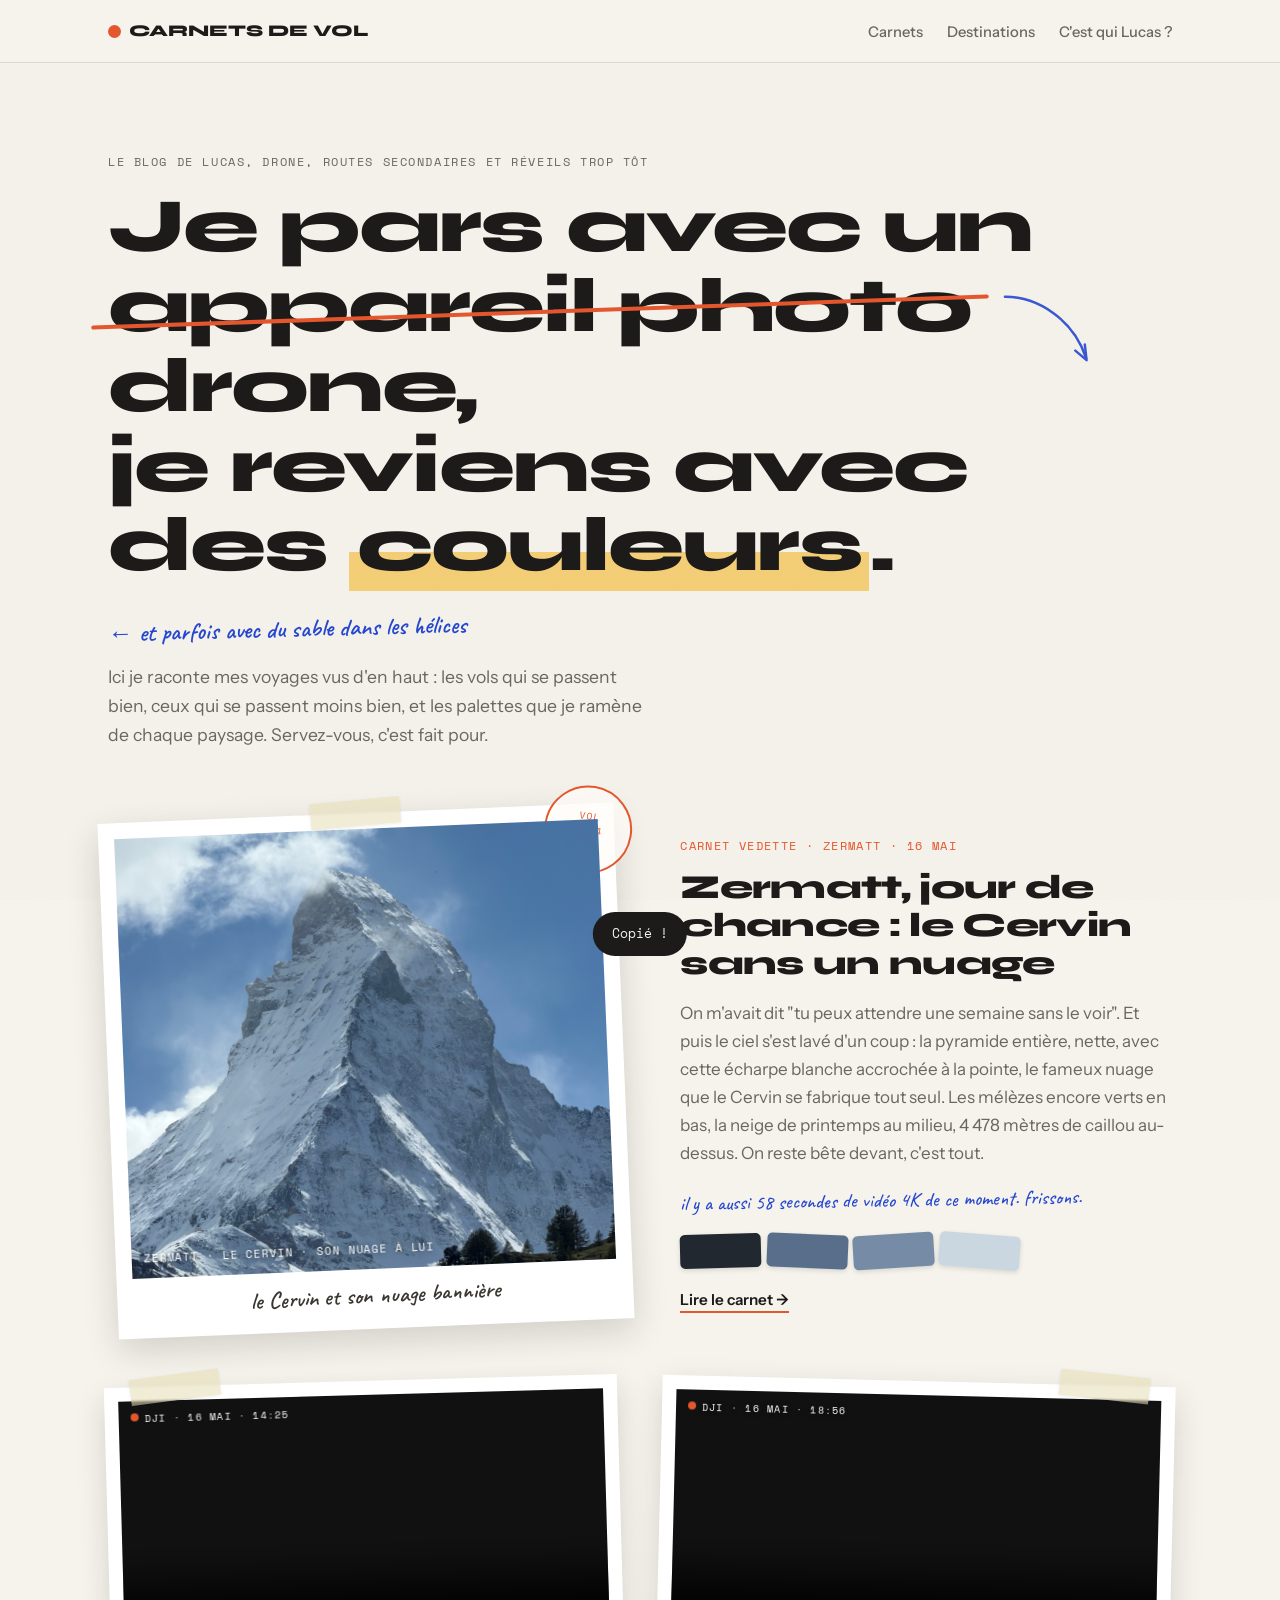
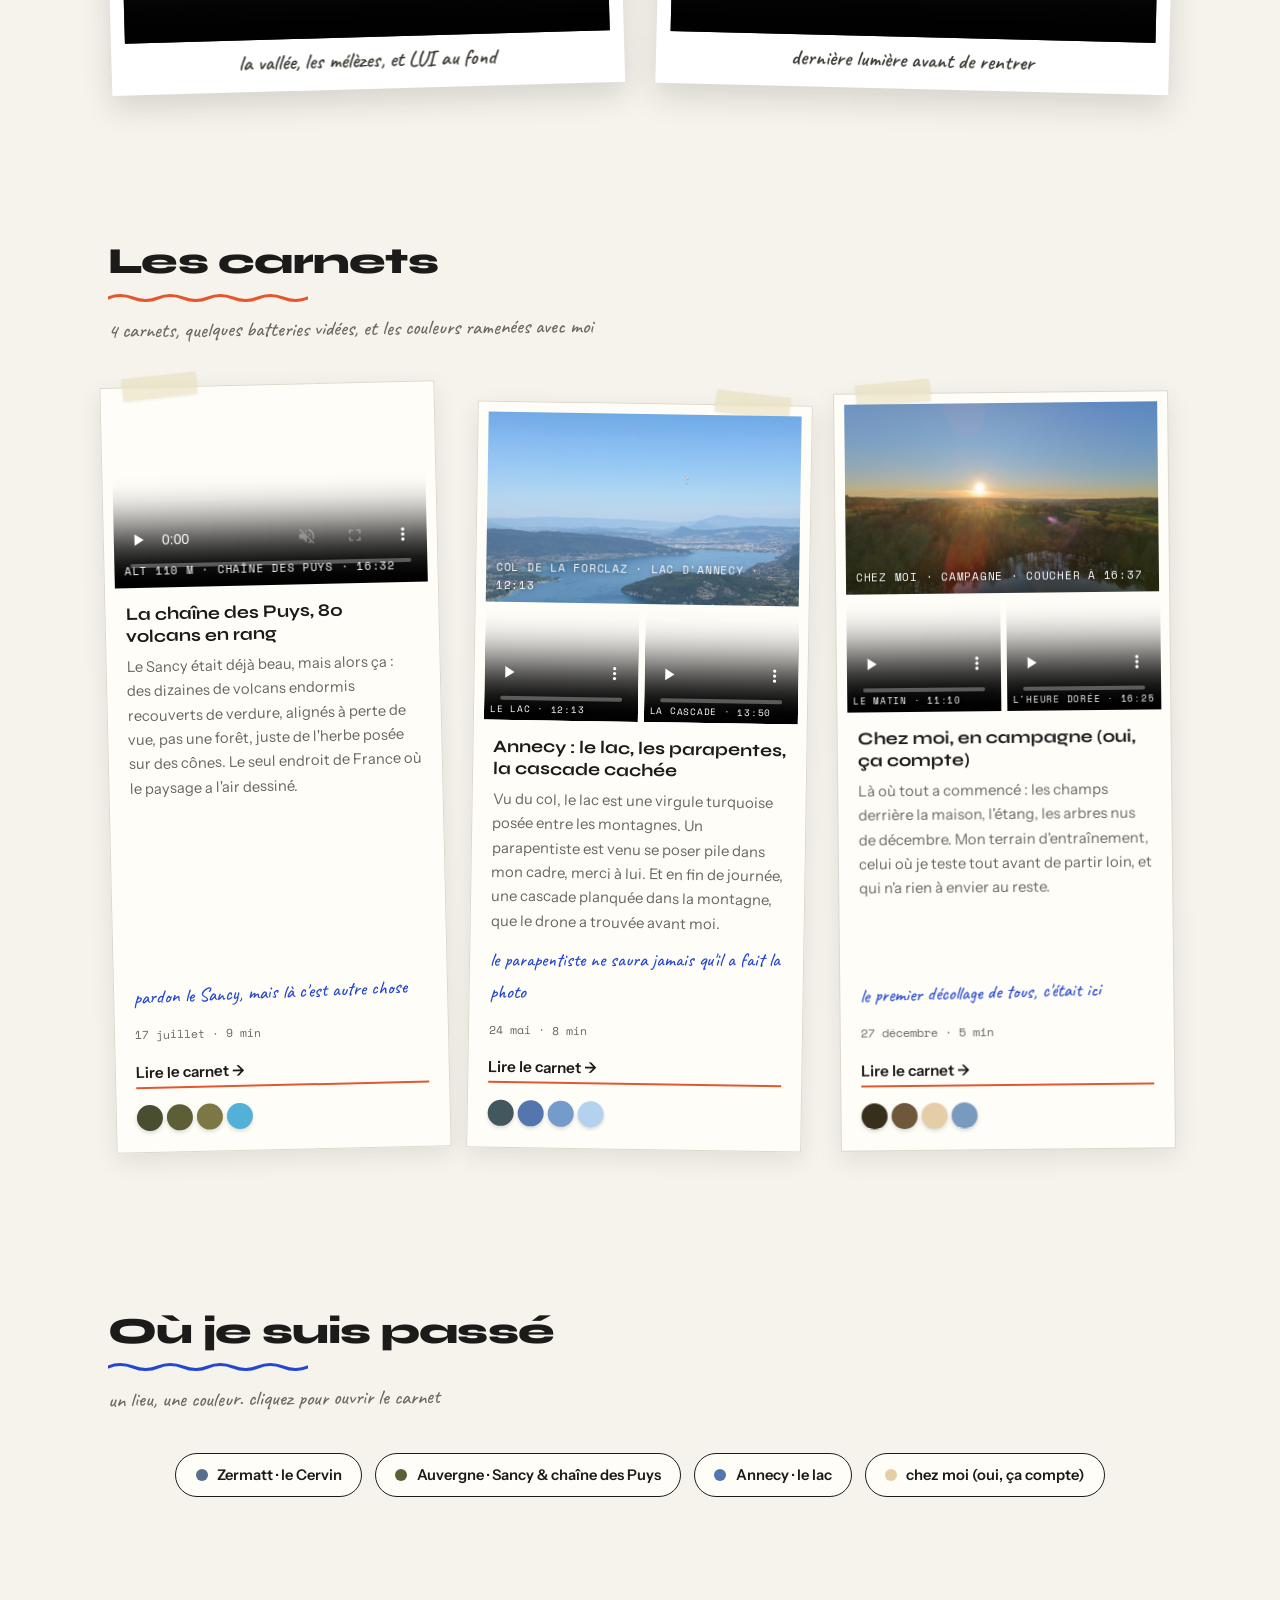
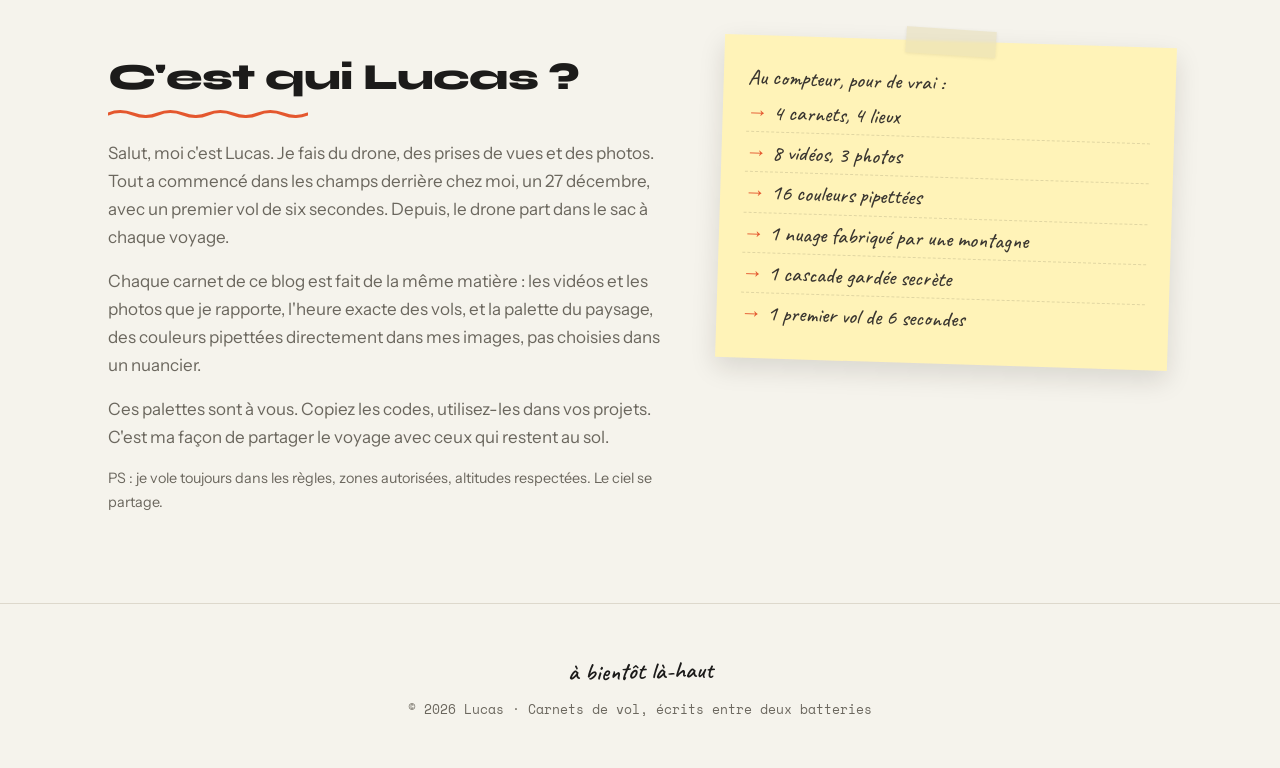
==== commit ea2677f3: "Ménage" ====
--- a/index.html
+++ b/index.html
@@ -41,7 +41,7 @@
         <path d="M0 6 Q 12 1, 25 6 T 50 6 T 75 6 T 100 6 T 125 6 T 150 6 T 175 6 T 200 6" stroke="#E4572E" stroke-width="3" fill="none" stroke-linecap="round"/>
       </svg>
     </h2>
-    <br><span class="sec-note"><span data-carnet-count>4</span> carnets, tous vécus, zéro invention. les pastilles de couleur se copient en un clic</span>
+    <br><span class="sec-note"><span data-carnet-count>4</span> carnets, quelques batteries vidées, et les couleurs ramenées avec moi</span>
     <div class="posts" id="posts"></div>
   </div>
 </section>
@@ -52,7 +52,7 @@
         <path d="M0 6 Q 12 1, 25 6 T 50 6 T 75 6 T 100 6 T 125 6 T 150 6 T 175 6 T 200 6" stroke="#2547D0" stroke-width="3" fill="none" stroke-linecap="round"/>
       </svg>
     </h2>
-    <br><span class="sec-note">chaque destination porte la couleur dominante du lieu, cliquez pour ouvrir le carnet</span>
+    <br><span class="sec-note">un lieu, une couleur. cliquez pour ouvrir le carnet</span>
     <div class="destinations" id="dest-list"></div>
   </div>
 </section>
@@ -91,7 +91,7 @@
 </footer>
 <div id="toast" role="status">Copié !</div>
 <script src="assets/carnets.js" defer></script>
+<script src="assets/home.js" defer></script>
 <script src="assets/site.js" defer></script>
-<script src="assets/home.js" defer></script>
 </body>
 </html>
--- a/assets/site.css
+++ b/assets/site.css
@@ -35,8 +35,6 @@
 .article-page { font-size: 17.5px; line-height: 1.75; }
 .home-page .wrap { max-width: 1120px; margin: 0 auto; padding: 0 28px; position: relative; z-index: 2; }
 .article-page .wrap { max-width: 820px; margin: 0 auto; padding: 0 24px; position: relative; z-index: 2; }
-.hand { font-family: 'Caveat', cursive; font-weight: 600; }
-.mono { font-family: 'Space Mono', monospace; }
 .tape {
   position: absolute;
   width: 90px;
@@ -80,7 +78,6 @@
 .back { text-decoration: none; font-size: .9rem; font-weight: 600; color: var(--ink-soft); }
 .back:hover { color: var(--ink); }
 
-/* Accueil */
 .home-page header { padding: 5.5rem 0 4rem; position: relative; }
 .home-page .eyebrow {
   font-family: 'Space Mono', monospace;
@@ -401,7 +398,6 @@
   display: inline-block;
 }
 
-/* Pages de carnet */
 .article-page header { padding: 4.5rem 0 2.5rem; }
 .article-page .kicker {
   font-family: 'Space Mono', monospace;
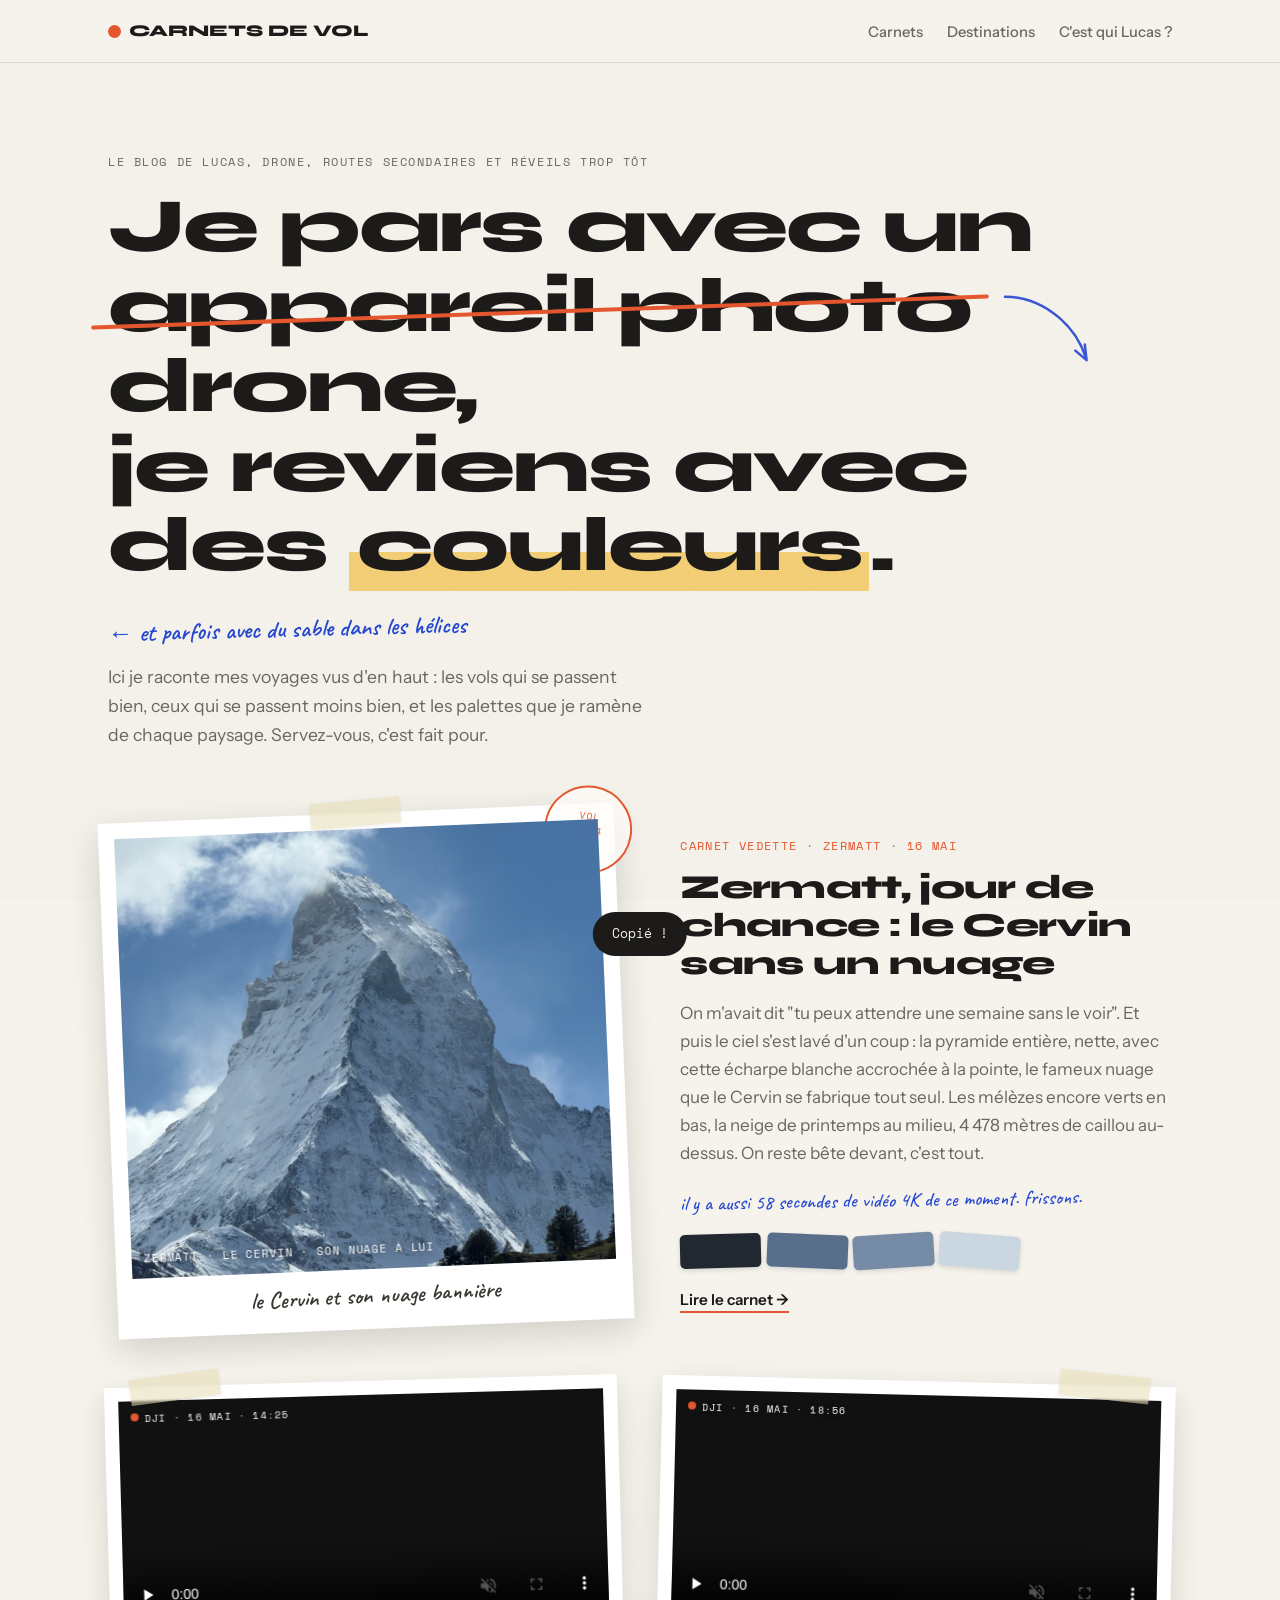
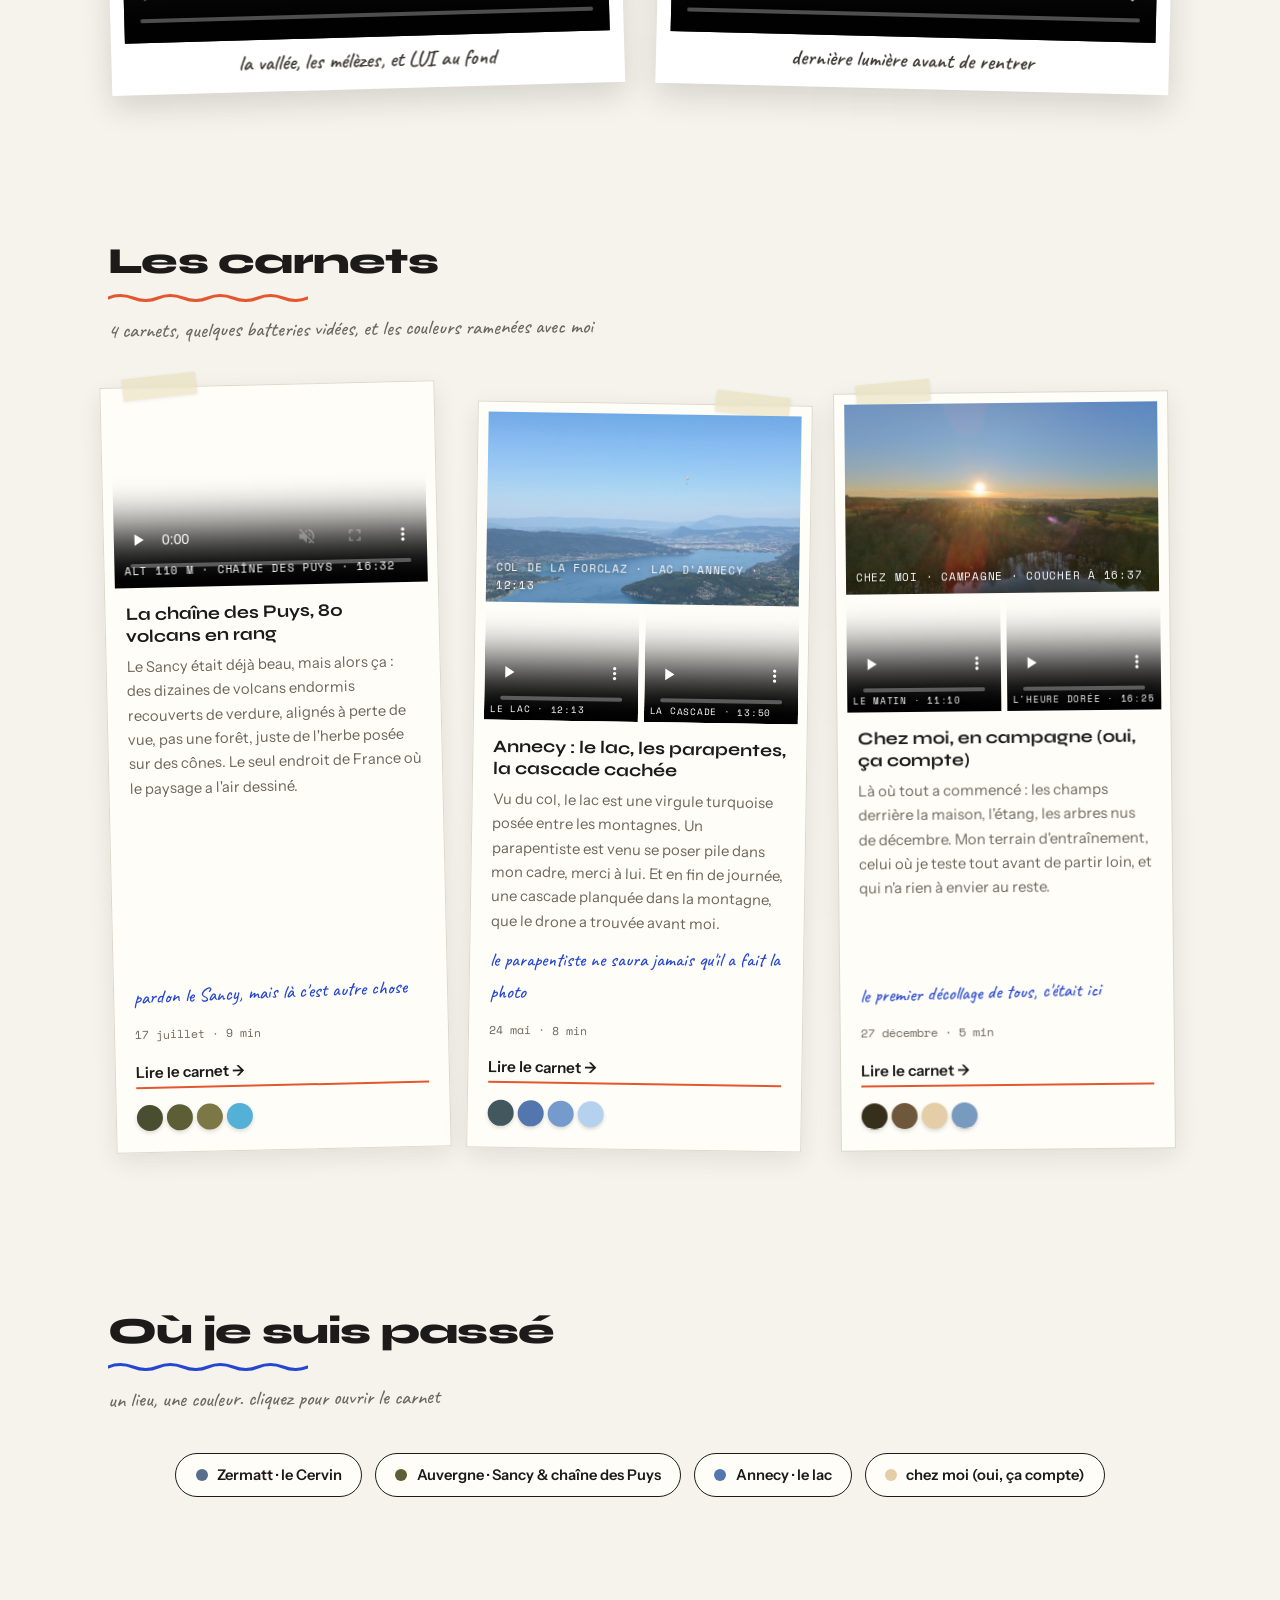
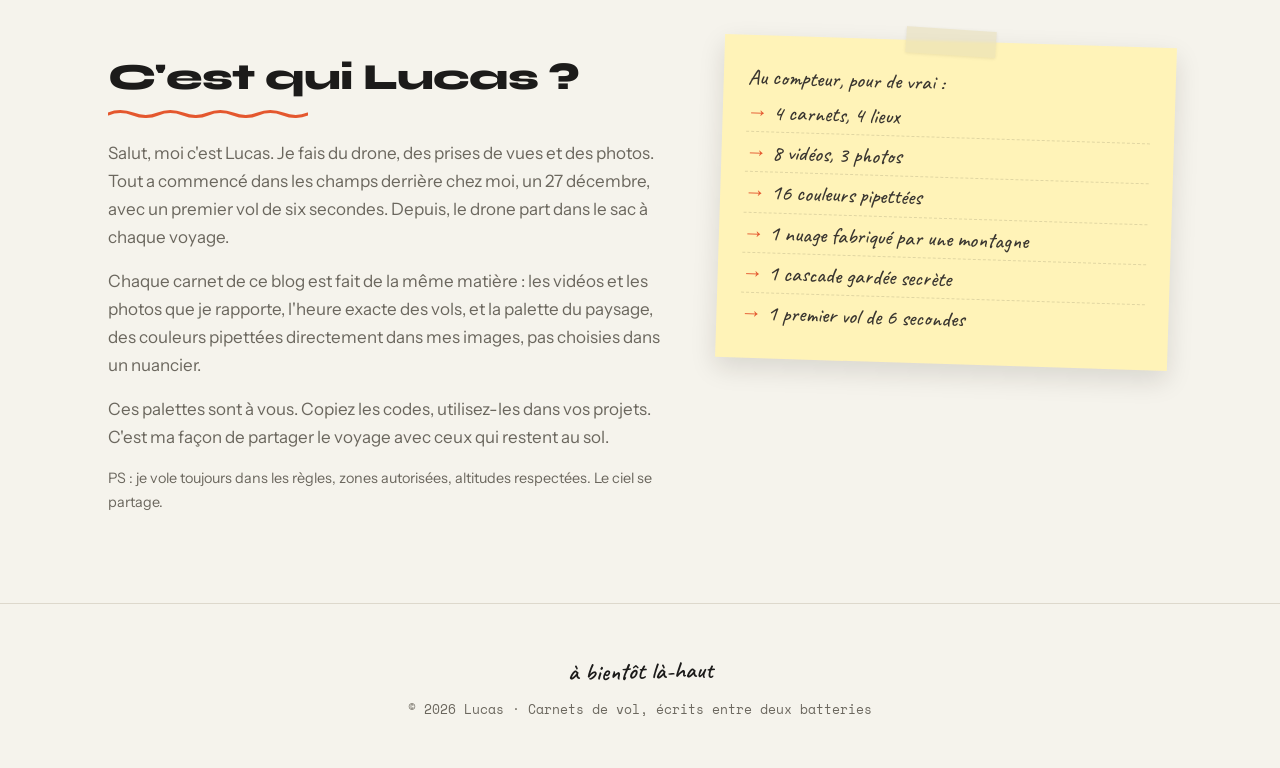
==== commit 82f516ce: "amélioration intégration mobile" ====
--- a/index.html
+++ b/index.html
@@ -13,7 +13,8 @@
 <nav>
   <div class="wrap nav-inner">
     <a class="logo" href="#top"><span class="dot"></span>CARNETS DE VOL</a>
-    <ul class="nav-links">
+    <button class="menu-toggle" type="button" aria-expanded="false" aria-controls="main-navigation">Menu</button>
+    <ul class="nav-links" id="main-navigation">
       <li><a href="#carnets">Carnets</a></li>
       <li><a href="#destinations">Destinations</a></li>
       <li><a href="#apropos">C'est qui Lucas ?</a></li>
--- a/assets/site.css
+++ b/assets/site.css
@@ -75,6 +75,18 @@
 .nav-links { display: flex; gap: 1.5rem; list-style: none; }
 .nav-links a { text-decoration: none; font-size: .92rem; font-weight: 500; color: var(--ink-soft); }
 .nav-links a:hover { color: var(--ink); }
+.menu-toggle {
+  display: none;
+  border: 1.5px solid var(--ink);
+  border-radius: 999px;
+  background: transparent;
+  color: var(--ink);
+  padding: .42rem .8rem;
+  font: 600 .78rem 'Space Mono', monospace;
+  text-transform: uppercase;
+  letter-spacing: .06em;
+  cursor: pointer;
+}
 .back { text-decoration: none; font-size: .9rem; font-weight: 600; color: var(--ink-soft); }
 .back:hover { color: var(--ink); }
 
@@ -581,7 +593,47 @@
 @media (max-width: 800px) { .about { grid-template-columns: 1fr; } }
 @media (max-width: 760px) { .filmstrip { grid-template-columns: 1fr; } }
 @media (max-width: 700px) { .post { margin-top: 0 !important; } }
-@media (max-width: 640px) { .nav-links { display: none; } }
+@media (max-width: 640px) {
+  .home-page .nav-inner { position: relative; }
+  .menu-toggle { display: block; }
+  .home-page .nav-links {
+    display: none;
+    position: absolute;
+    top: calc(100% + 1px);
+    left: 0;
+    right: 0;
+    flex-direction: column;
+    gap: 0;
+    padding: .35rem 0;
+    background: color-mix(in srgb, var(--paper) 97%, transparent);
+    border: 1px solid var(--line);
+    border-top: 0;
+    box-shadow: 0 12px 24px rgba(30, 25, 15, .12);
+  }
+  .home-page .nav-links.open { display: flex; }
+  .home-page .nav-links li + li { border-top: 1px dashed var(--line); }
+  .home-page .nav-links a {
+    display: block;
+    padding: .8rem 1rem;
+    color: var(--ink);
+  }
+}
+@media (max-width: 520px) {
+  .home-page h1 .strike {
+    white-space: normal;
+    text-decoration-line: line-through;
+    text-decoration-color: var(--accent);
+    text-decoration-thickness: 4px;
+    text-decoration-skip-ink: none;
+  }
+  .home-page h1 .strike::after { display: none; }
+}
+@media (max-width: 420px) {
+  .home-page h1 {
+    max-width: none;
+    font-size: clamp(2.15rem, 11vw, 2.8rem);
+  }
+}
 @media (max-width: 560px) { .logbook ul { grid-template-columns: 1fr; } }
 @media (prefers-reduced-motion: reduce) {
   * { transition: none !important; animation: none !important; }
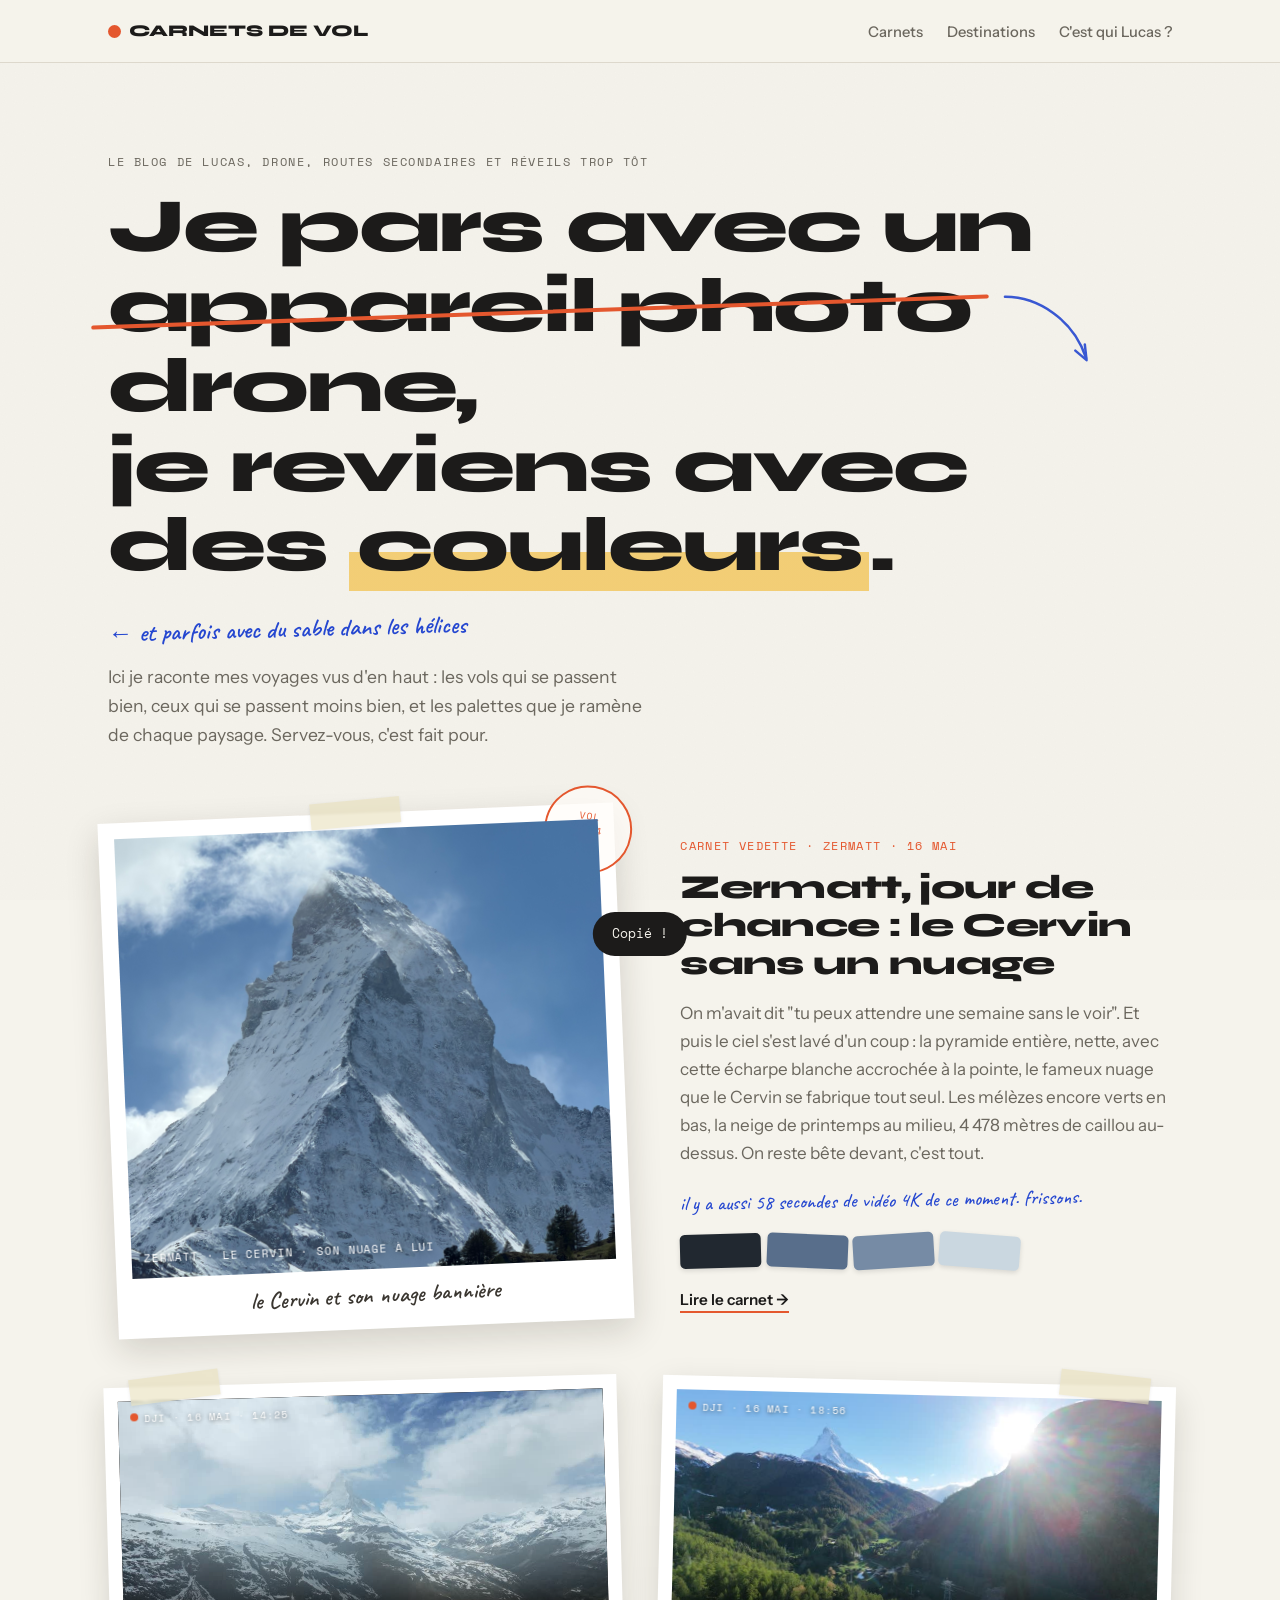
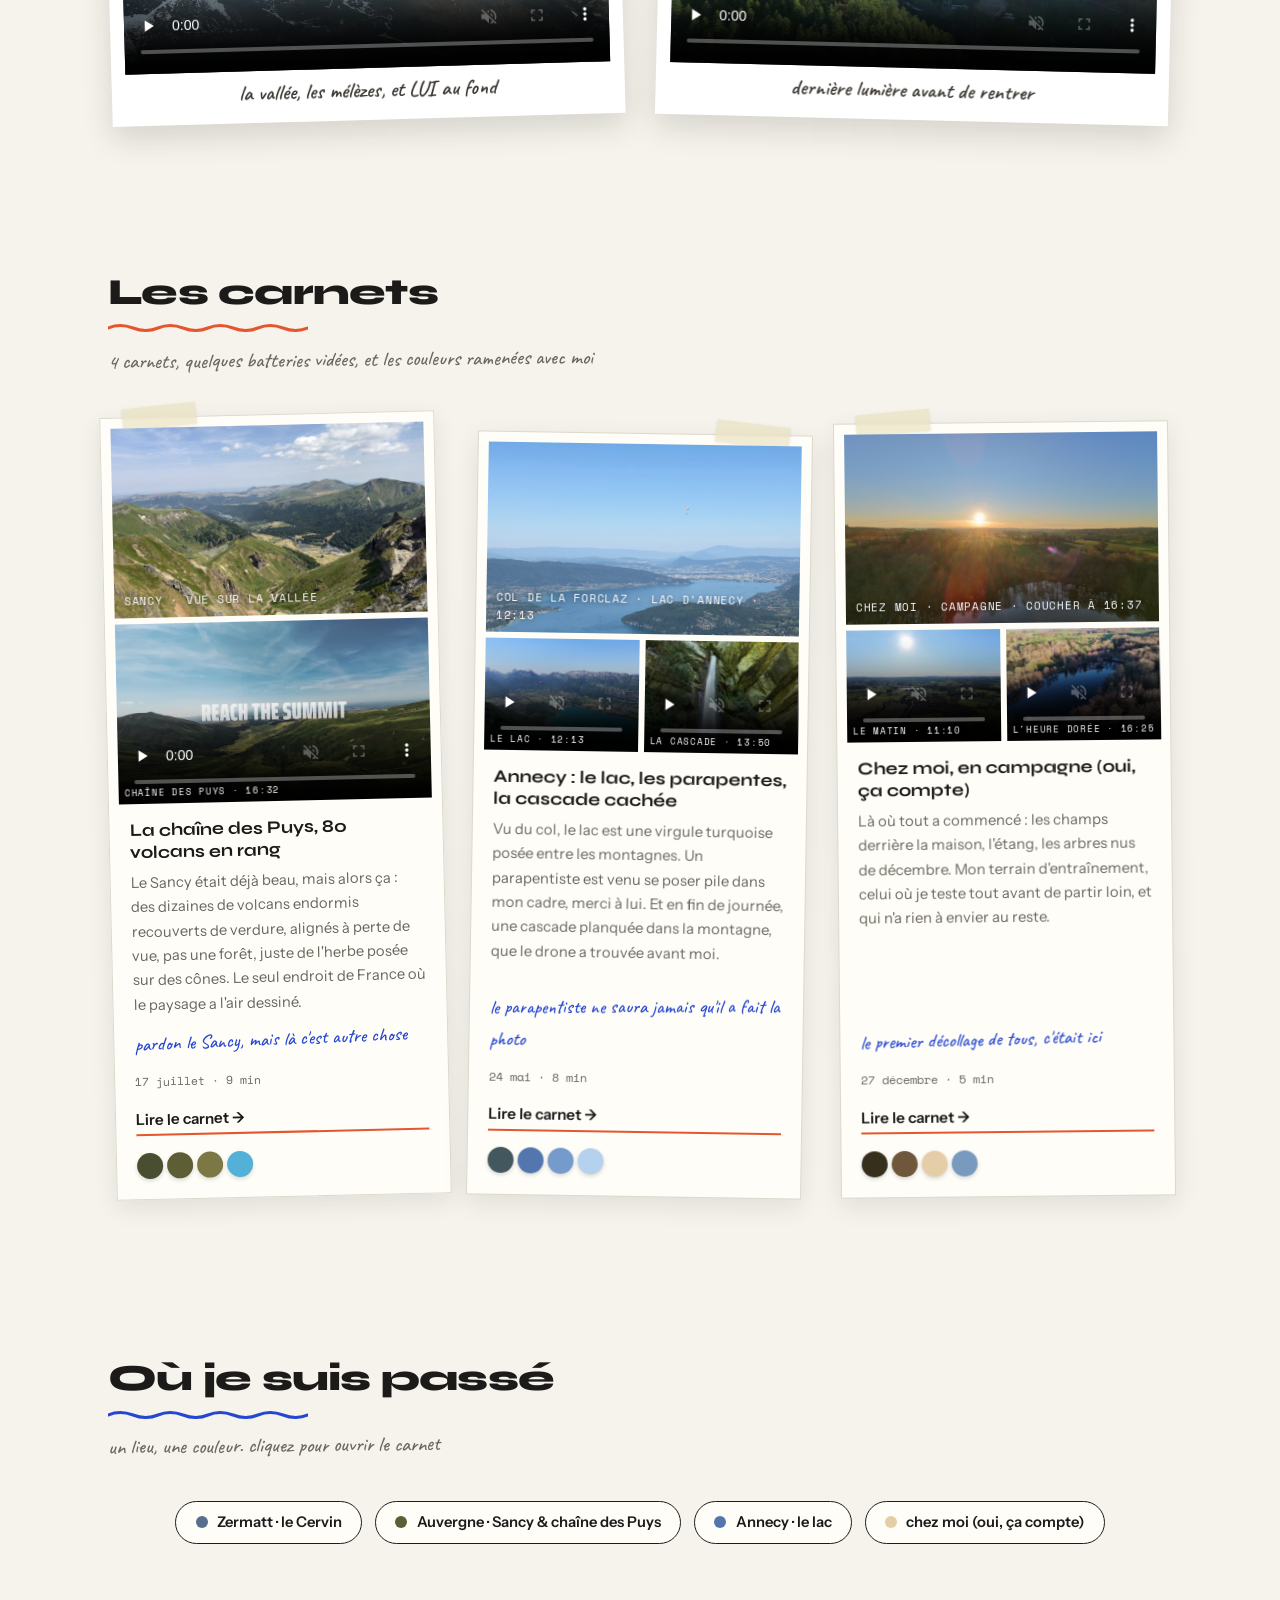
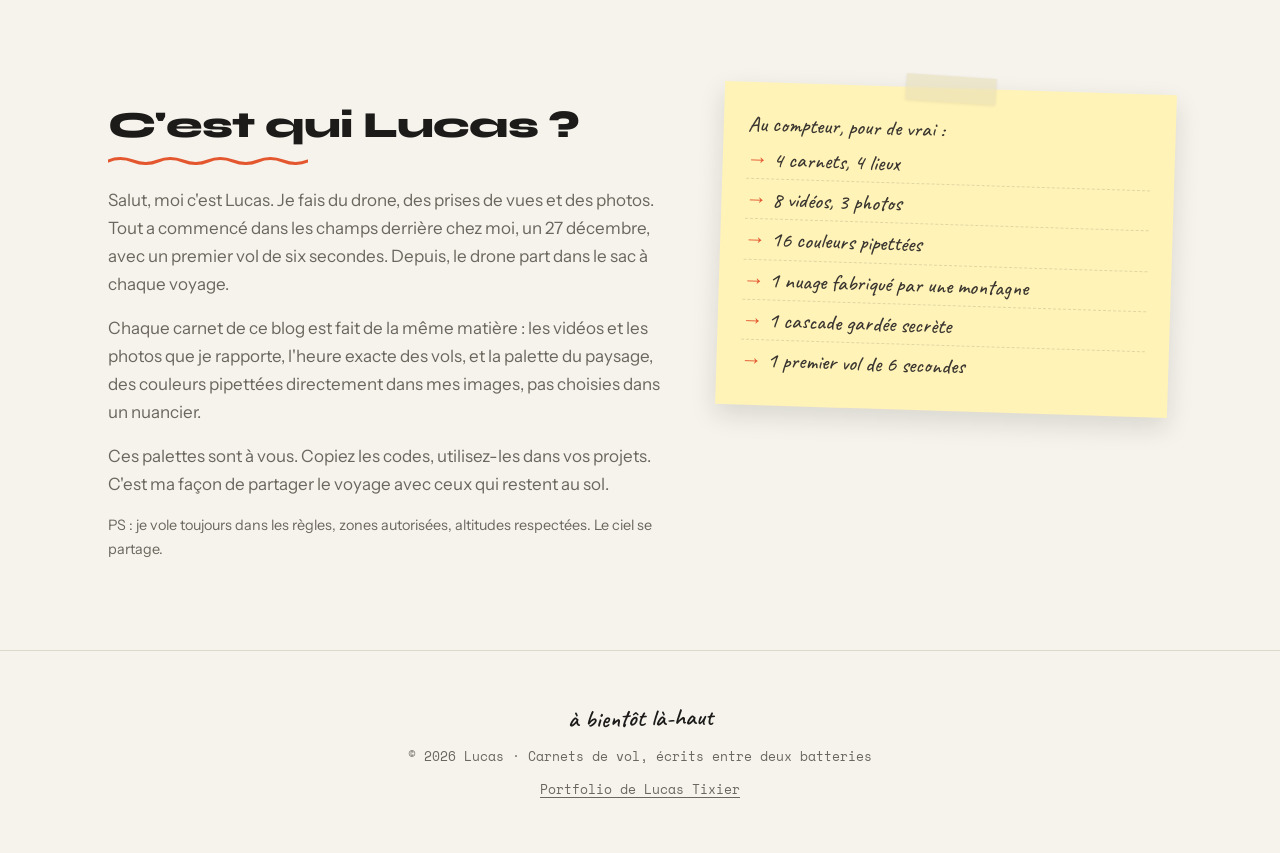
==== commit b06f814f: "ajout d'un lien discret vers le portfolio dans le pied de page" ====
--- a/index.html
+++ b/index.html
@@ -88,6 +88,7 @@
   <div class="wrap">
     <span class="foot-hand">à bientôt là-haut</span>
     <p class="foot-small">© 2026 Lucas · Carnets de vol, écrits entre deux batteries</p>
+    <p class="foot-small foot-portfolio"><a href="https://portfolio.elsay.dev/">Portfolio de Lucas Tixier</a></p>
   </div>
 </footer>
 <div id="toast" role="status">Copié !</div>
--- a/assets/site.css
+++ b/assets/site.css
@@ -571,6 +571,9 @@
 .pager a { text-decoration: none; font-weight: 600; border-bottom: 2px solid var(--accent); padding-bottom: 2px; }
 .article-page footer { border-top: 1px solid var(--line); padding: 2.5rem 0; text-align: center; position: relative; z-index: 2; }
 .article-page .foot-small { font-size: .78rem; }
+.foot-portfolio { margin-top: .35rem; }
+.foot-portfolio a { display: inline-block; padding: .35rem .25rem; text-underline-offset: 3px; }
+.foot-portfolio a:hover { color: var(--ink); }
 
 #toast {
   position: fixed;
